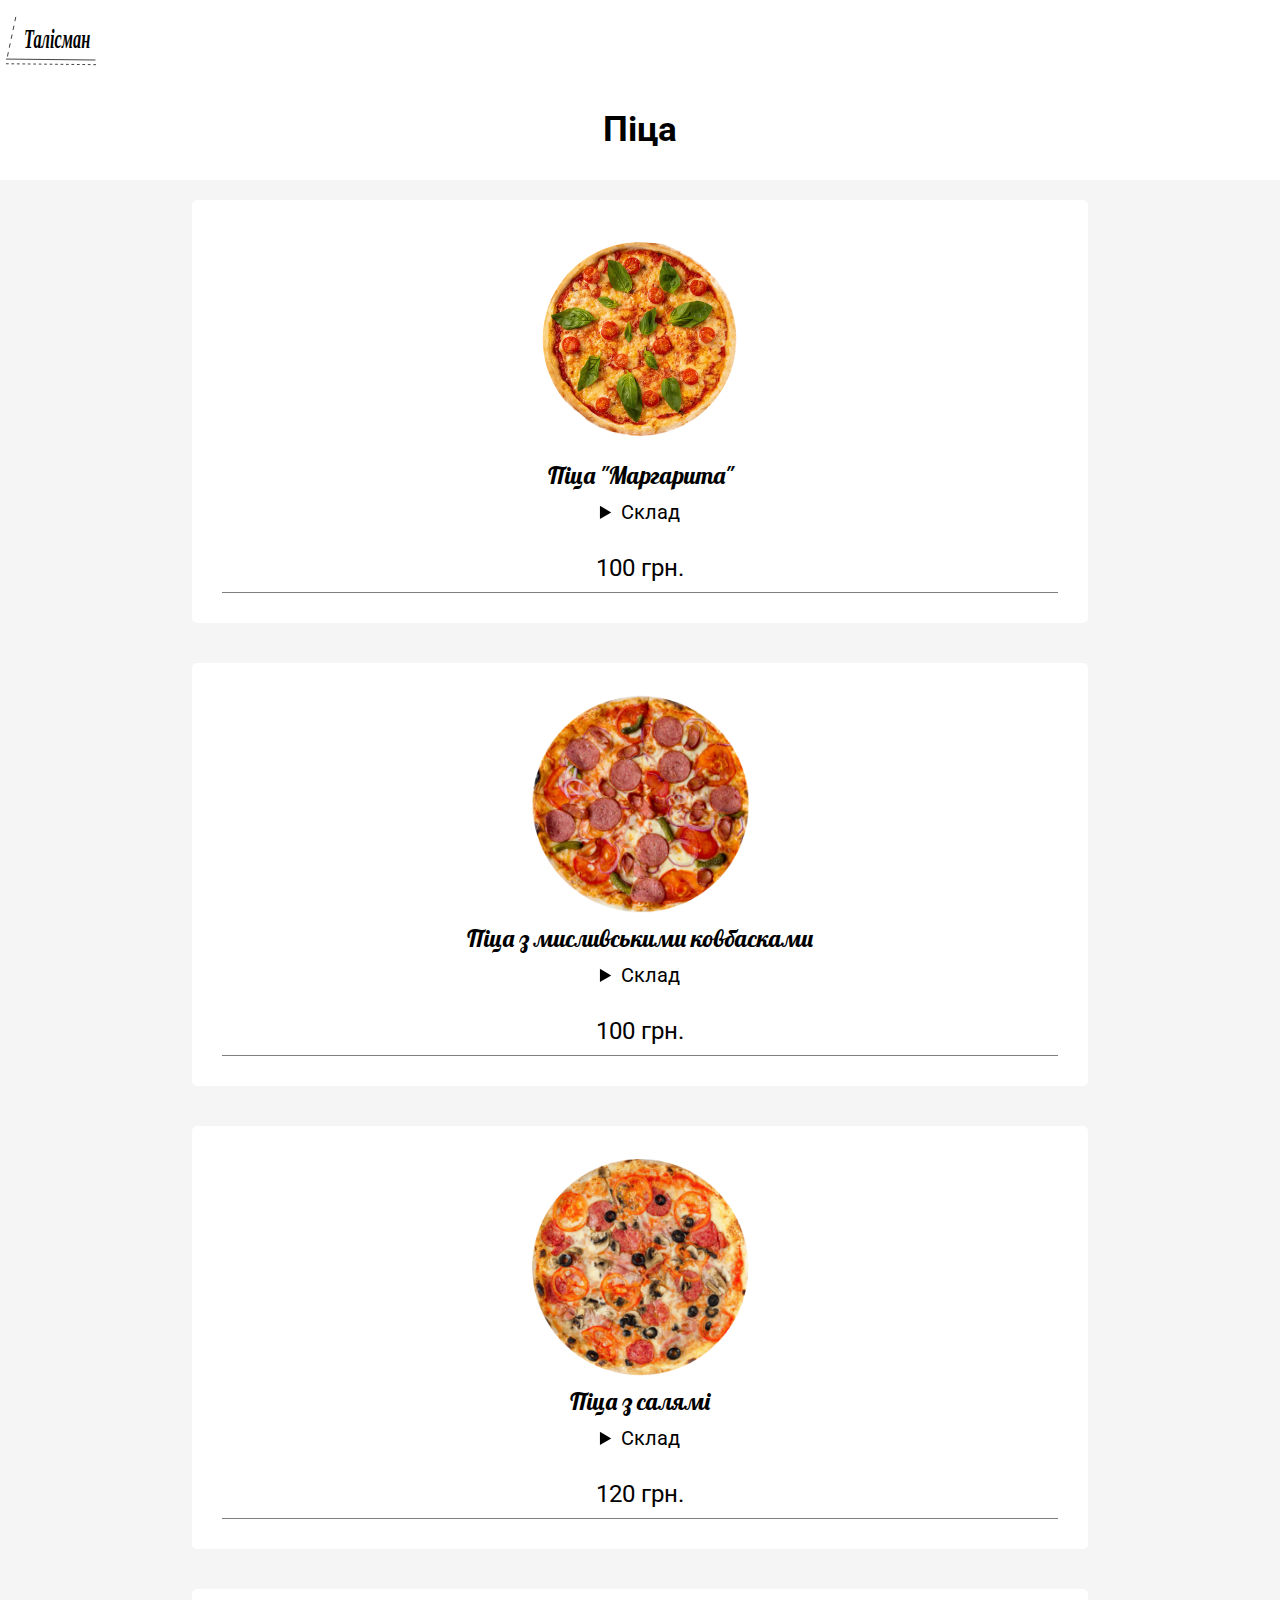
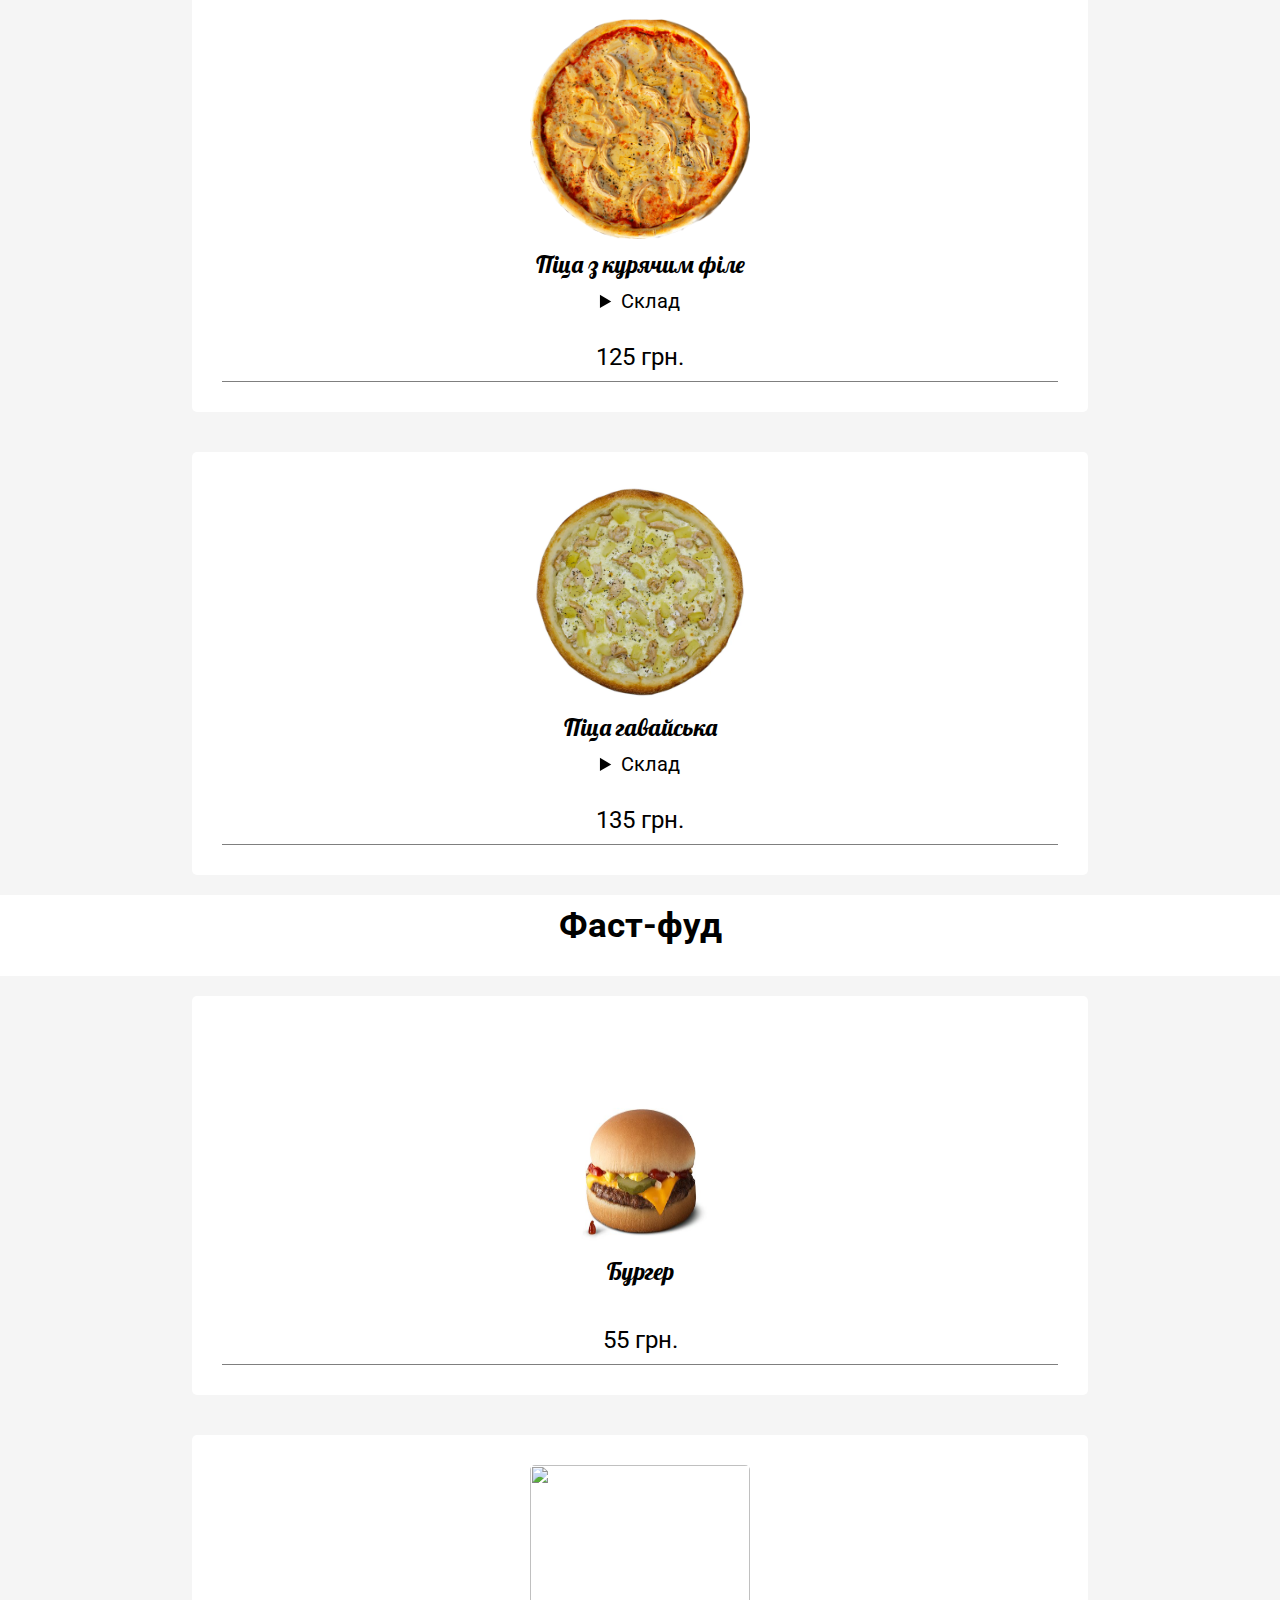
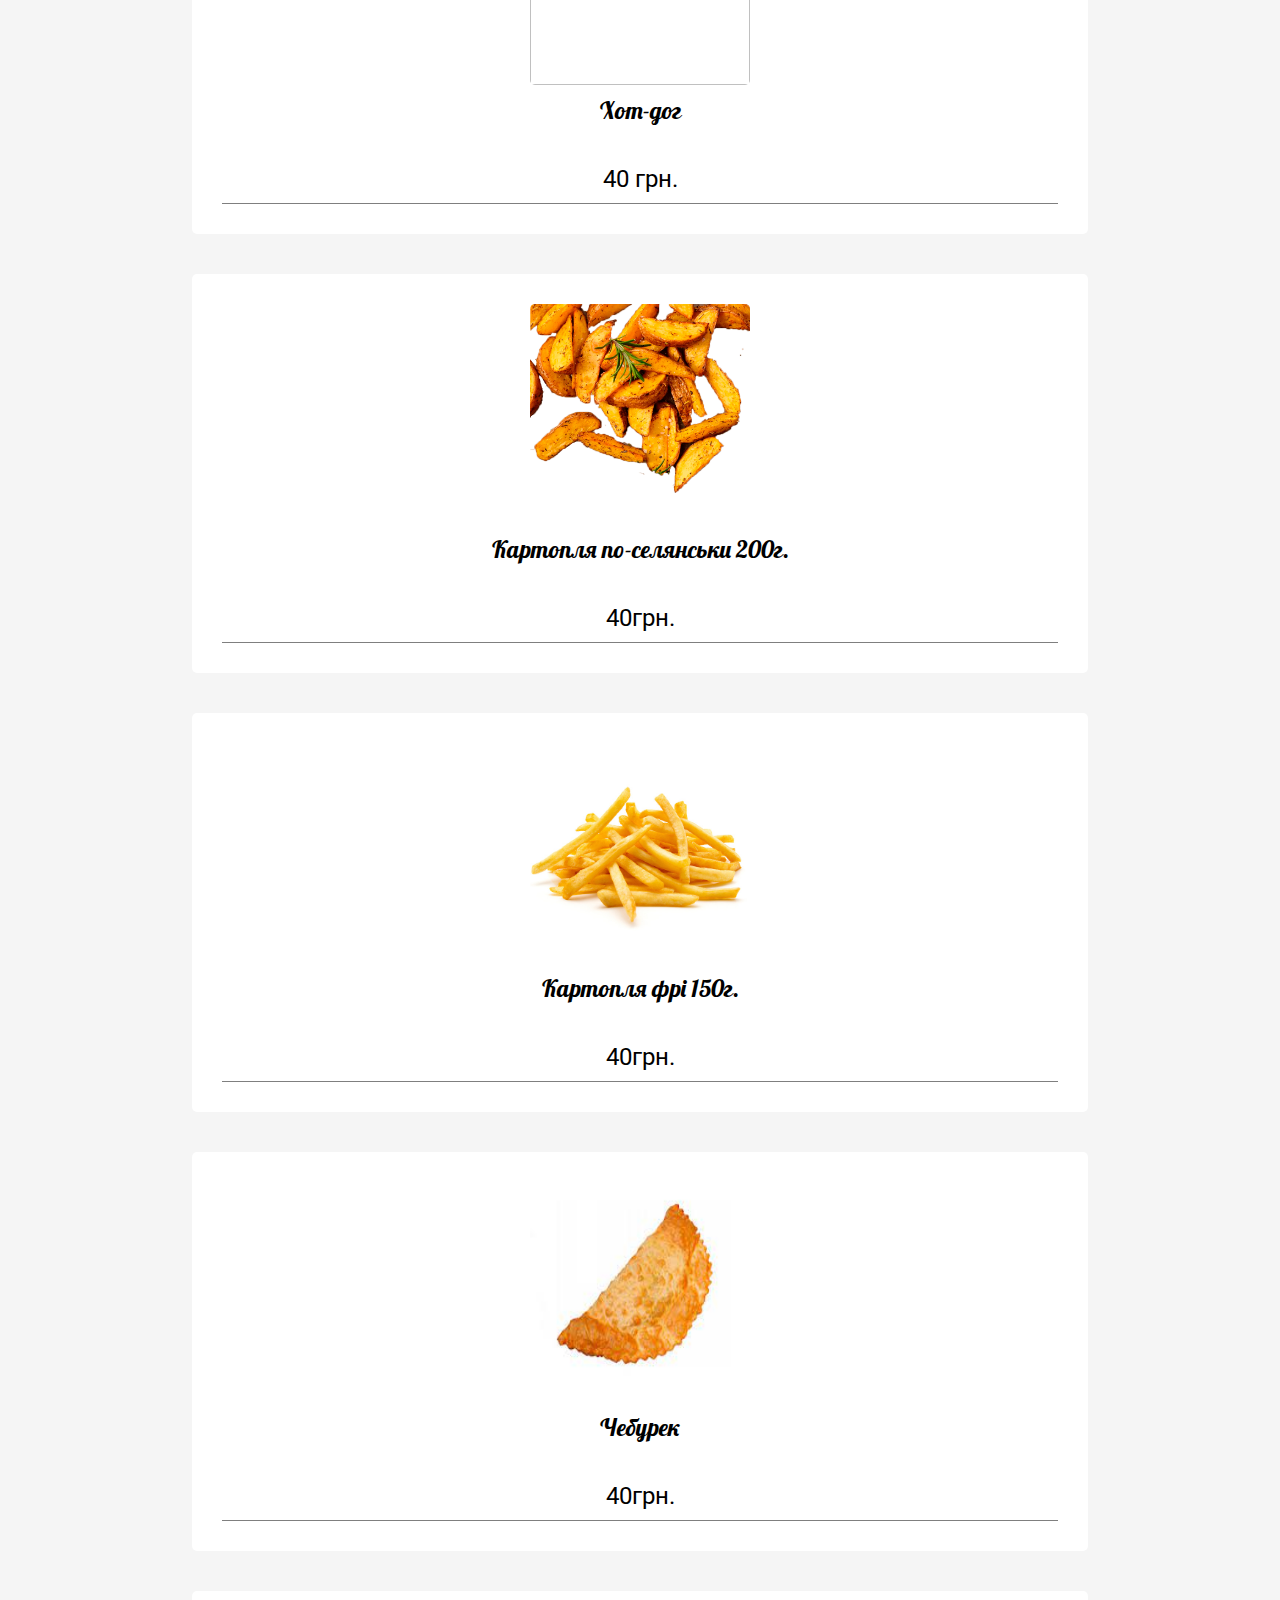
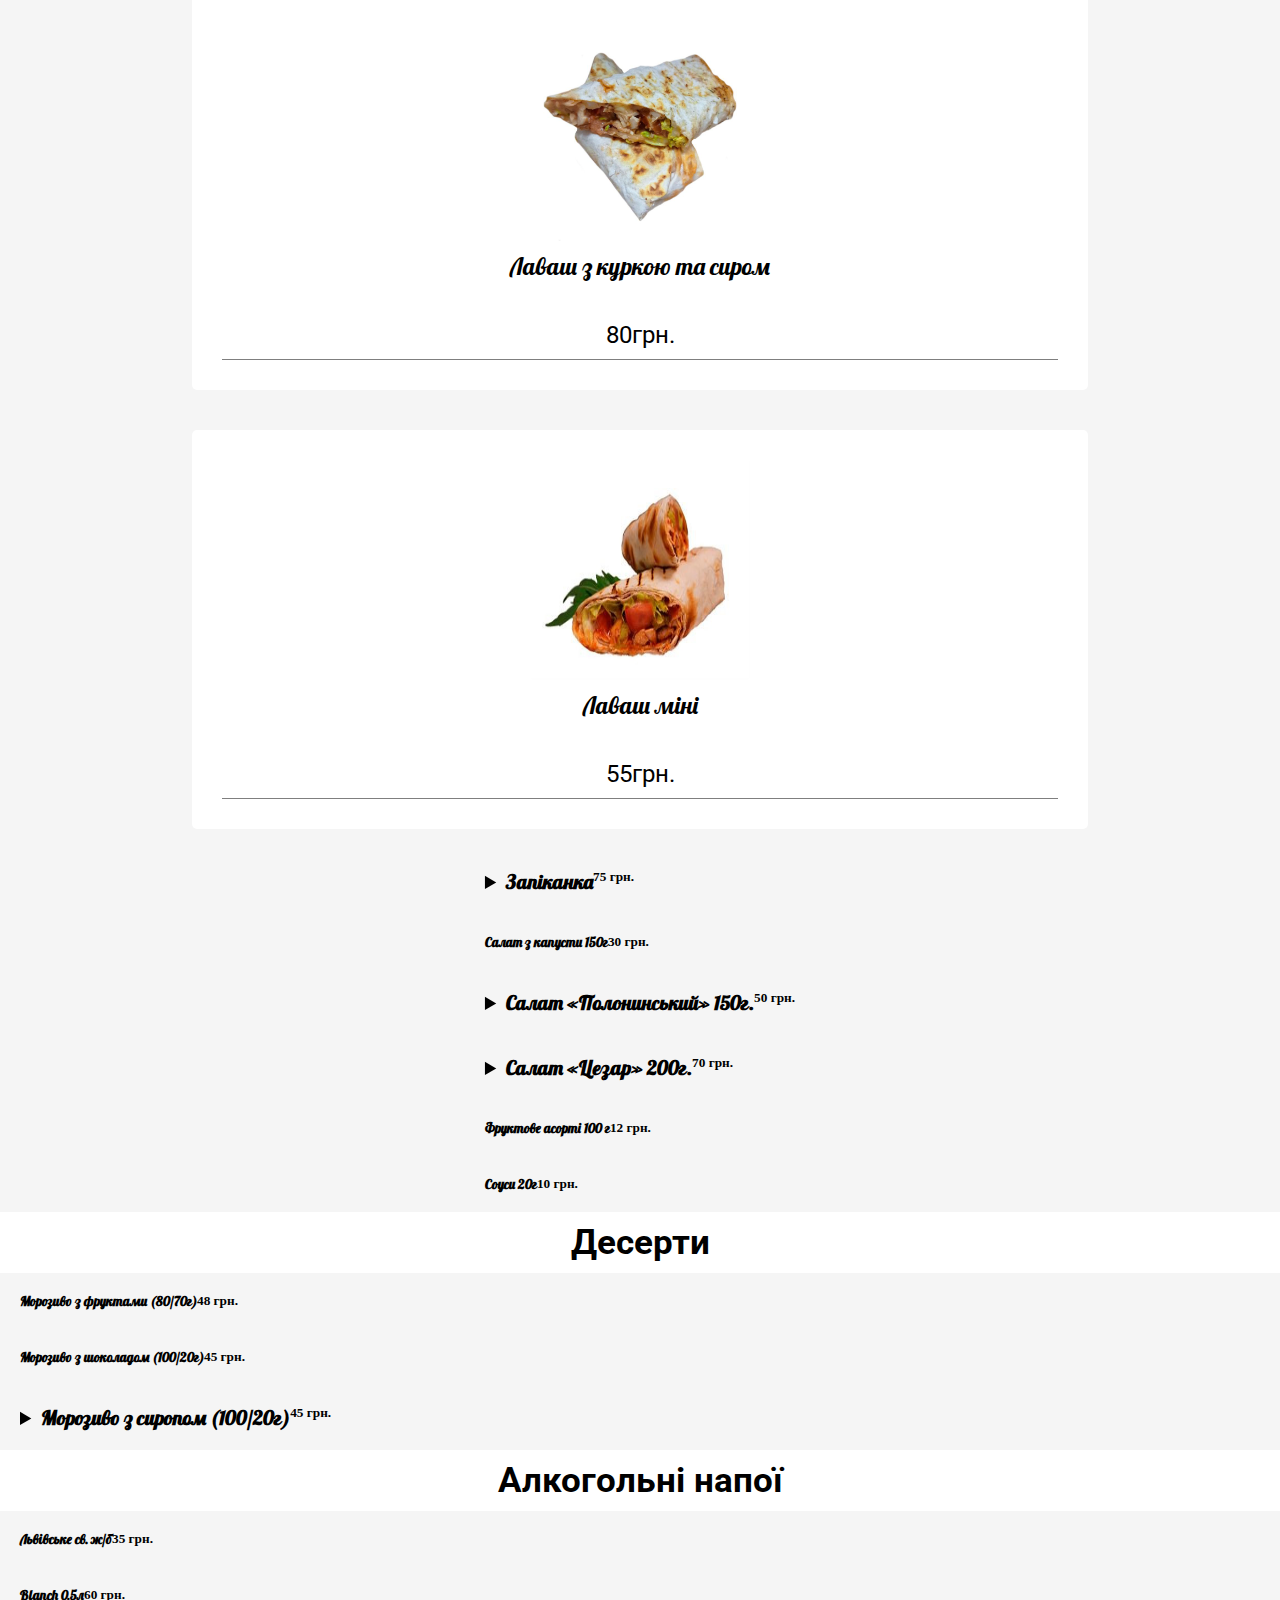
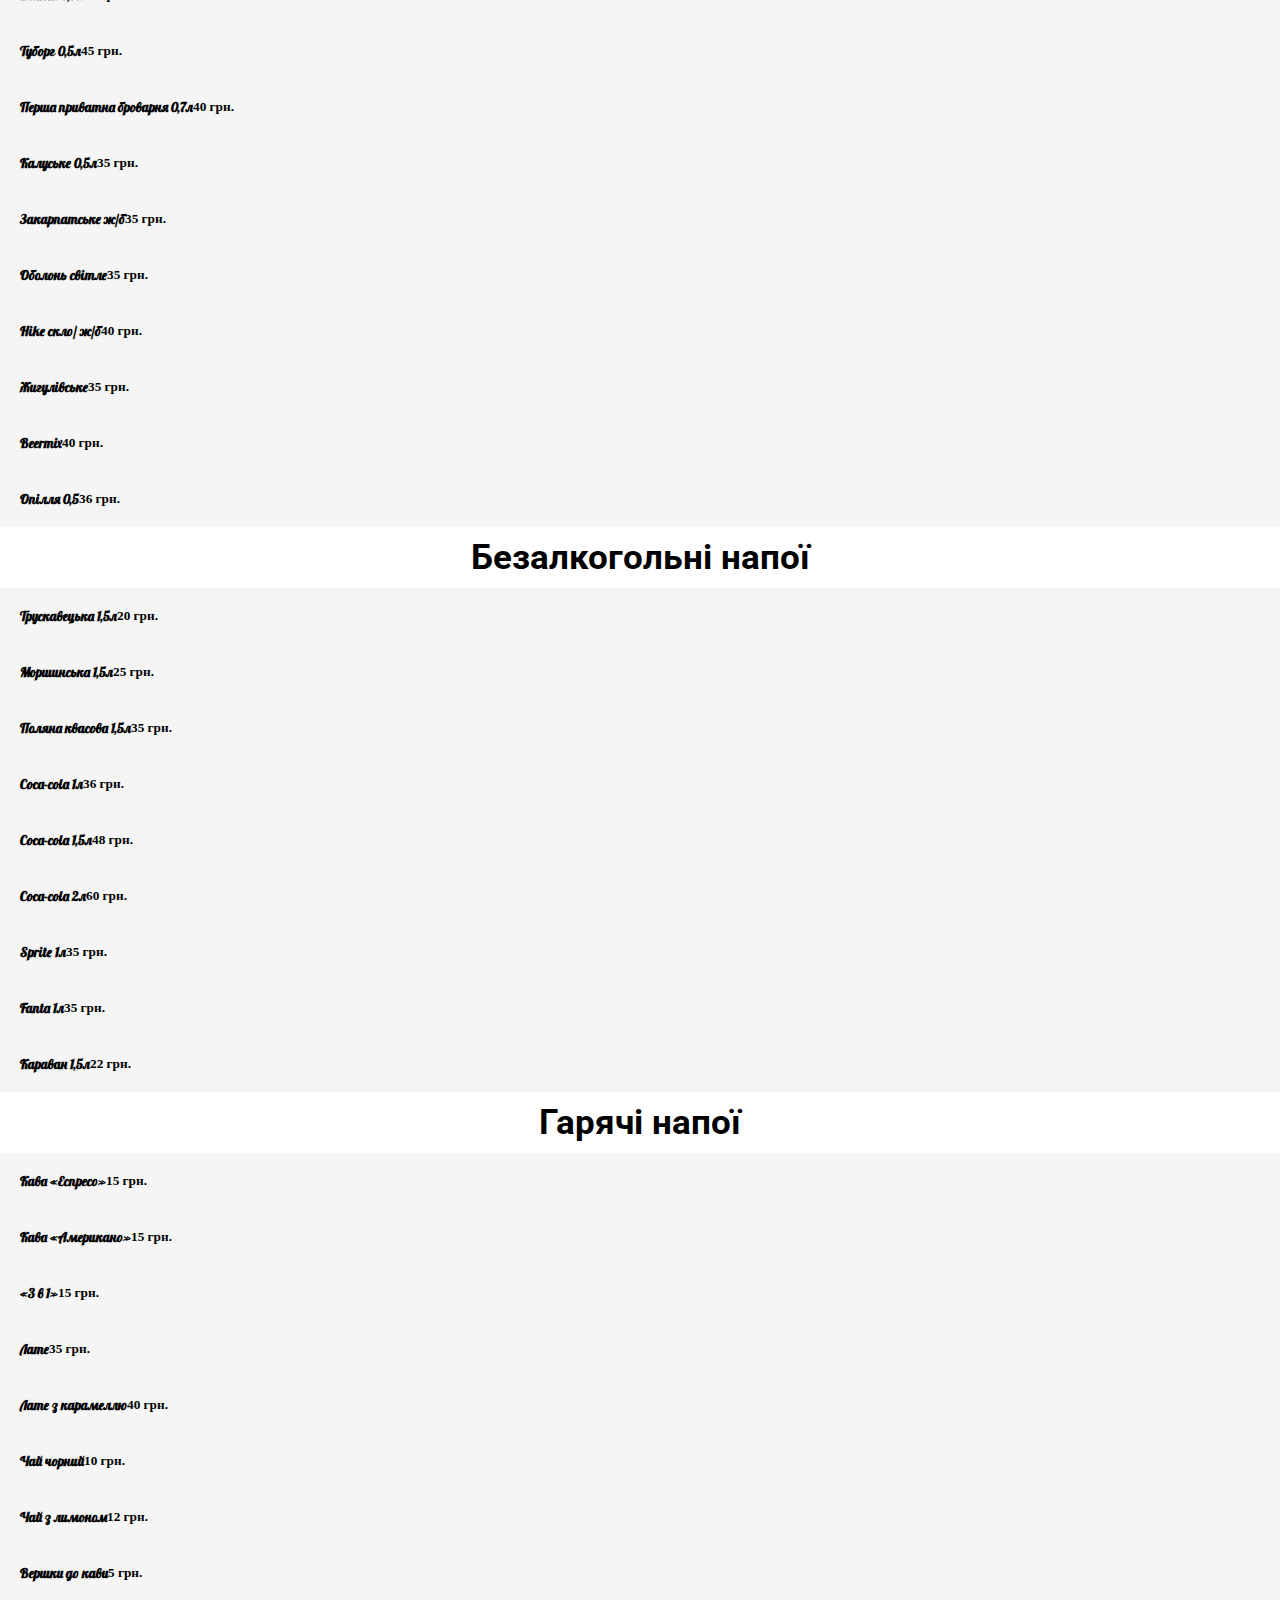
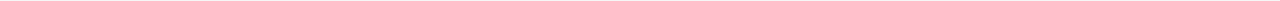
==== index.html @ c75eec2a "Update index.html" ====
<!doctype html>
<html lang="en">
  <head>
    <meta charset="utf-8">
    <meta name="viewport" content="width=device-width, initial-scale=1">
	<link href="https://fonts.googleapis.com/icon?family=Material+Icons+Round" rel="stylesheet">
	<link rel="preconnect" href="https://fonts.googleapis.com">
	<link rel="preconnect" href="https://fonts.gstatic.com" crossorigin>
	<link href="https://fonts.googleapis.com/css2?family=Lobster&display=swap" rel="stylesheet">
	<link href="https://fonts.googleapis.com/css2?family=Roboto&display=swap" rel="stylesheet">
	<link href="https://cdn.jsdelivr.net/npm/bootstrap@5.3.0-alpha1/dist/css/bootstrap.min.css" rel="stylesheet" integrity="sha384-GLhlTQ8iRABdZLl6O3oVMWSktQOp6b7In1Zl3/Jr59b6EGGoI1aFkw7cmDA6j6gD" crossorigin="anonymous">
	<link rel="stylesheet" href="css/style.css">
    <link rel="icon" href="sources/index.svg">
   <script src="https://code.jquery.com/jquery-3.6.3.js"></script>
    <title>Меню</title>
  </head>
  <body>
	<nav class="navbar bg-body-tertiary">
		<div class="container">
			<a class="navbar-brand" href="#">
				<img src="sources/index.svg" alt="Logo" width="120" height="75">
			</a>		  
		</div>
	  </nav>
	  <main>
		<nav class="sidebar">
			<a href="#pizza"> 
		   <div class="nav-menu">
			  <div class="nav-menu-item">
				 <span class="material-icons-round">
					local_pizza
				 </span>
				 <p>Піца</p>
			  </div>
		   </div>
		</a>
		<a href="#burger">
		   <div class="nav-menu">
			  <div class="nav-menu-item">
				 <span class="material-icons-round">
					lunch_dining
				 </span>
				 <p>Фаст-фуд</p>
			  </div>
		   </div>
		</a>
    <a href="#dessert">
			<div class="nav-menu">
			 <div class="nav-menu-item">
				<span class="material-icons-round">
					icecream
				</span>
				<p>Десерти</p>
			 </div>
		  </div>
		 </a>
		<a href="#alcohol">
		   <div class="nav-menu">
			  <div class="nav-menu-item">
				 <span class="material-icons-round">
					liquor
				 </span>
				 <p>Алкогольні напої</p>
			  </div>
		   </div>
		</a>
		<a href="#drinks">
		   <div class="nav-menu">
			<div class="nav-menu-item">
			   <span class="material-icons-round">
				  coffee
			   </span>
			   <p>Безлкогольні напої</p>
			</div>
		 </div>
		</a>
		<a href="#hot-drinks">
			<div class="nav-menu">
			 <div class="nav-menu-item">
				<span class="material-icons-round">
					emoji_food_beverage
				</span>
				<p>Гарячі напої</p>
			 </div>
		  </div>
		 </a>
		</nav>
		<div class="menu">
		  <div class="slider" id="pizza">
        <h3>Піца</h3>
        <div class="list">
          <div class="item">
            <img src="sources/pizza1.jpg" alt="">
            <p class="name">Піца "Маргарита"</p>
            <details>
              <summary>Склад</summary>
              <p>Cоус, сир, помідор, базилік</p>
            </details>
            <div class="buy-item">
              <span class="price">100 грн.</span>
            </div>
          </div>
          <div class="item">
            <img src="sources/pizza2.jpeg" alt="">
            <p class="name">Піца з мисливськими ковбасками</p>
            <details>
              <summary>Склад</summary>
              <p>Мисливські ковбаски, моцарелла, корнішони, томати </p>
            </details>
            <div class="buy-item">
              <span class="price">100 грн.</span>
            </div>
          </div>
          <div class="item">
            <img src="sources/pizza3.jpeg" alt="">
            <p class="name">Піца з салямі</p>
            <details>
              <summary>Склад</summary>
              <p>Cалямі, оливки, кукурудза, моцарелла, томати</p>
            </details>
            <div class="buy-item">
              <span class="price">120 грн.</span>
            </div>
          </div>
          <div class="item">
            <img src="sources/pizza4.jpeg" alt="">
            <p class="name">Піца з курячим філе</p>
            <details>
              <summary>Склад</summary>
              <p>Вершковий соус, куряче філе, гриби, моцарелла, кукурудза, зелень</p>
            </details>
            <div class="buy-item">
              <span class="price">125 грн.</span>
            </div>
          </div>
          <div class="item">
            <img src="sources/pizza5.jpg" alt="">
            <p class="name">Піца гавайська</p>
            <details>
              <summary>Склад</summary>
              <p>Вершкова основа, шинка, ананас, гриби, оливки, моцарелла</p>
            </details>
            <div class="buy-item">
              <span class="price">135 грн.</span>
            </div>
          </div>
        </div>
      </div>
		  <div class="slider" id="burger">
			<h3>Фаст-фуд</h3>
			<div class="list">
			  <div class="item">
				  <img src="sources/burger.jpg" alt="">
				  <p class="name">Бургер</p>
				  <div class="buy-item">
					  <span class="price">55 грн.</span>
				  </div>
			  </div>
			  <div class="item">
				  <img src="sources/hotdog.jpg" alt="">
				  <p class="name">Хот-дог</p>
				  <div class="buy-item">
					  <span class="price">40 грн.</span>
				  </div>
			  </div>
			  <div class="item">
				  <img src="sources/Kartoplia-po-seliansky.png" alt="">
				  <p class="name">Картопля по-селянськи 200г.</p>
				  <div class="buy-item">
				    <span class="price">40грн.</span>
				  </div>
			  </div>
			  <div class="item">
				  <img src="sources/fri.jpg" alt="">
				  <p class="name">Картопля фрі 150г.</p>
				  <div class="buy-item">
					  <span class="price">40грн.</span>
				  </div>
			  </div>
        <div class="item">
				  <img src="sources/cheburek.jpg" alt="">
				  <p class="name">Чебурек</p>
				  <div class="buy-item">
					  <span class="price">40грн.</span>
				  </div>
			  </div>
        <div class="item">
				  <img src="sources/lavash.jpg" alt="">
				  <p class="name">Лаваш з куркою та сиром</p>
				  <div class="buy-item">
					  <span class="price">80грн.</span>
				  </div>
			  </div>
        <div class="item">
				  <img src="sources/lavash_mini.png" alt="">
				  <p class="name">Лаваш міні</p>
				  <div class="buy-item">
					  <span class="price">55грн.</span>
				  </div>
			  </div>
			  <div class="container text-center">
                <div class="row food-item">
                  <div class="col item-name">
                    <h5><details>
						          <summary class="food">Запіканка</summary>
						          <p>Булочка, куряче філе, кукурудза, броколі, моцарелла, гриби, соус</p>
						        </details></h5>
                  </div>
                  <div class="col item-price">
                    <h5>75 грн.</h5>
                  </div>
                </div>
				        <div class="row food-item">
                  <div class="col item-name">
                    <h5>Салат з капусти 150г</h5>
                  </div>
                  <div class="col item-price">
                    <h5>30 грн.</h5>
                  </div>
                </div>
				        <div class="row food-item">
                  <div class="col item-name">
                    <h5><details>
						          <summary class="food">Салат «Полонинський» 150г.</summary>
						          <p>Капуста, огірок, помідор,зелень, майонез</p>
						        </details></h5>
                  </div>
                  <div class="col item-price">
                    <h5>50 грн.</h5>
                  </div>
                </div>
                <div class="row food-item">
                  <div class="col item-name">
                    <h5><details>
						          <summary class="food">Салат «Цезар» 200г.</summary>
						          <p>Салат мікс, філе куряче, помідор, огірок, сухарі, яйце, соус</p>
						        </details></h5>
                  </div>
                  <div class="col item-price">
                    <h5>70 грн.</h5>
                  </div>
                </div>
				        <div class="row food-item">
                  <div class="col item-name">
                    <h5>Фруктове асорті 100 г</h5>
                  </div>
                  <div class="col item-price">
                    <h5>12 грн.</h5>
                  </div>
                </div>
				        <div class="row food-item">
                  <div class="col item-name">
                    <h5>Соуси 20г</h5>
                  </div>
                  <div class="col item-price">
                    <h5>10 грн.</h5>
                  </div>
                </div>
          </div>
			  </div>
		  </div>
      <div class="slider" id="dessert">
			<h3>Десерти</h3>
			      <div class="container text-center">
                <div class="row drinks-item">
                    <div class="col item-name">
                      <h5>Морозиво з фруктами (80/70г)</h5>
                    </div>
                    <div class="col item-price">
                      <h5>48 грн.</h5>
                    </div>
                  </div>
                <div class="row drinks-item">
                    <div class="col item-name">
                      <h5>Морозиво з шоколадом (100/20г)</h5>
                    </div>
                    <div class="col item-price">
                      <h5>45 грн.</h5>
                    </div>
                </div>
				        <div class="row drinks-item">
                    <div class="col item-name">
                      <h5><details>
						          <summary class="food">Морозиво з сиропом (100/20г)</summary>
						          <p>Фруктовий сироп/ шоколадний сироп/ карамель/ солена карамель</p>
						        </details></h5>
                    </div>
                    <div class="col item-price">
                      <h5>45 грн.</h5>
                    </div>
                </div>
            </div>
		  </div>
		  <div class="slider" id="alcohol">
			<h3>Алкогольні напої</h3>
			      <div class="container text-center">
                <div class="row drinks-item">
                    <div class="col item-name">
                      <h5>Львівське св. ж/б</h5>
                    </div>
                    <div class="col item-price">
                      <h5>35 грн.</h5>
                    </div>
                  </div>
                <div class="row drinks-item">
                    <div class="col item-name">
                      <h5>Blanch 0,5л</h5>
                    </div>
                    <div class="col item-price">
                      <h5>60 грн.</h5>
                    </div>
                </div>
				        <div class="row drinks-item">
                    <div class="col item-name">
                      <h5>Туборг 0,5л</h5>
                    </div>
                    <div class="col item-price">
                      <h5>45 грн.</h5>
                    </div>
                </div>
				        <div class="row drinks-item">
                    <div class="col item-name">
                      <h5>Перша приватна броварня 0,7л</h5>
                    </div>
                    <div class="col item-price">
                      <h5>40 грн.</h5>
                    </div>
                </div>
				        <div class="row drinks-item">
                    <div class="col item-name">
                      <h5>Калуське 0,5л</h5>
                    </div>
                    <div class="col item-price">
                      <h5>35 грн.</h5>
                    </div>
                </div>
				        <div class="row drinks-item">
                    <div class="col item-name">
                      <h5>Закарпатське ж/б</h5>
                    </div>
                    <div class="col item-price">
                      <h5>35 грн.</h5>
                    </div>
                </div>
				        <div class="row drinks-item">
                    <div class="col item-name">
                      <h5>Оболонь світле</h5>
                    </div>
                    <div class="col item-price">
                      <h5>35 грн.</h5>
                    </div>
                </div>
				        <div class="row drinks-item">
                    <div class="col item-name">
                      <h5>Hike скло/ ж/б</h5>
                    </div>
                    <div class="col item-price">
                      <h5>40 грн.</h5>
                    </div>
                </div>
				        <div class="row drinks-item">
                    <div class="col item-name">
                      <h5>Жигулівське</h5>
                    </div>
                    <div class="col item-price">
                      <h5>35 грн.</h5>
                    </div>
                </div>
				        <div class="row drinks-item">
                    <div class="col item-name">
                      <h5>Beermix</h5>
                    </div>
                    <div class="col item-price">
                      <h5>40 грн.</h5>
                    </div>
                </div>
				        <div class="row drinks-item">
                    <div class="col item-name">
                      <h5>Опілля 0,5</h5>
                    </div>
                    <div class="col item-price">
                      <h5>36 грн.</h5>
                    </div>
                </div>
            </div>
		  </div>
		  <div class="slider" id="drinks">
			<h3>Безалкогольні напої</h3>
			<div class="container text-center">
                <div class="row drinks-item">
                    <div class="col item-name">
                      <h5>Трускавецька 1,5л</h5>
                    </div>
                    <div class="col item-price">
                      <h5>20 грн.</h5>
                    </div>
                  </div>
                <div class="row drinks-item">
                    <div class="col item-name">
                      <h5>Моршинська 1,5л</h5>
                    </div>
                    <div class="col item-price">
                      <h5>25 грн.</h5>
                    </div>
                </div>
				<div class="row drinks-item">
                    <div class="col item-name">
                      <h5>Поляна квасова 1,5л</h5>
                    </div>
                    <div class="col item-price">
                      <h5>35 грн.</h5>
                    </div>
                </div>
				<div class="row drinks-item">
                    <div class="col item-name">
                      <h5>Coca-cola 1л</h5>
                    </div>
                    <div class="col item-price">
                      <h5>36 грн.</h5>
                    </div>
                </div>
				<div class="row drinks-item">
                    <div class="col item-name">
                      <h5>Coca-cola 1,5л</h5>
                    </div>
                    <div class="col item-price">
                      <h5>48 грн.</h5>
                    </div>
                </div>
				<div class="row drinks-item">
                    <div class="col item-name">
                      <h5>Coca-cola 2л</h5>
                    </div>
                    <div class="col item-price">
                      <h5>60 грн.</h5>
                    </div>
                </div>
				<div class="row drinks-item">
                    <div class="col item-name">
                      <h5>Sprite 1л</h5>
                    </div>
                    <div class="col item-price">
                      <h5>35 грн.</h5>
                    </div>
                </div>
				<div class="row drinks-item">
                    <div class="col item-name">
                      <h5>Fanta 1л</h5>
                    </div>
                    <div class="col item-price">
                      <h5>35 грн.</h5>
                    </div>
                </div>
				<div class="row drinks-item">
                    <div class="col item-name">
                      <h5>Караван 1,5л</h5>
                    </div>
                    <div class="col item-price">
                      <h5>22 грн.</h5>
                    </div>
                </div>
            </div>
		  </div>
		  <div class="slider" id="hot-drinks">
			<h3>Гарячі напої</h3>
			      <div class="container text-center">
                <div class="row drinks-item">
                    <div class="col item-name">
                      <h5>Кава «Еспресо»</h5>
                    </div>
                    <div class="col item-price">
                      <h5>15 грн.</h5>
                    </div>
                  </div>
                <div class="row drinks-item">
                    <div class="col item-name">
                      <h5>Кава «Американо»</h5>
                    </div>
                    <div class="col item-price">
                      <h5>15 грн.</h5>
                    </div>
                </div>
				        <div class="row drinks-item">
                    <div class="col item-name">
                      <h5>«3 в 1»</h5>
                    </div>
                    <div class="col item-price">
                      <h5>15 грн.</h5>
                    </div>
                </div>
                <div class="row drinks-item">
                    <div class="col item-name">
                      <h5>Лате</h5>
                    </div>
                    <div class="col item-price">
                      <h5>35 грн.</h5>
                    </div>
                </div>
                <div class="row drinks-item">
                    <div class="col item-name">
                      <h5>Лате з карамеллю</h5>
                    </div>
                    <div class="col item-price">
                      <h5>40 грн.</h5>
                    </div>
                </div>
				        <div class="row drinks-item">
                    <div class="col item-name">
                      <h5>Чай чорний</h5>
                    </div>
                    <div class="col item-price">
                      <h5>10 грн.</h5>
                    </div>
                </div>
				        <div class="row drinks-item">
                    <div class="col item-name">
                      <h5>Чай з лимоном</h5>
                    </div>
                    <div class="col item-price">
                      <h5>12 грн.</h5>
                    </div>
                </div>
				        <div class="row drinks-item">
                    <div class="col item-name">
                      <h5>Вершки до кави</h5>
                    </div>
                    <div class="col item-price">
                      <h5>5 грн.</h5>
                    </div>
                </div>
            </div>
		  </div>
		</div>
	 </main>
	<script src="https://cdn.jsdelivr.net/npm/bootstrap@5.3.0-alpha1/dist/js/bootstrap.bundle.min.js" integrity="sha384-w76AqPfDkMBDXo30jS1Sgez6pr3x5MlQ1ZAGC+nuZB+EYdgRZgiwxhTBTkF7CXvN" crossorigin="anonymous"></script>
</body>
</html>
---- css/style.css ----
* {
    -webkit-box-sizing: border-box;
            box-sizing: border-box;
    margin: 0;
    padding: 0;
  }
html {
    scroll-behavior: smooth;
  }
main {
    width: 100%;
    padding-top: 20px;
    display: -webkit-box;
    display: -ms-flexbox;
    display: flex;
    position: relative;
  }
  
  .sidebar {
    background-color: white;
    height: 100%;
    width: 70px;
    border-right: 1px solid rgba(0, 0, 0, 0.1);
    position: fixed;
    -webkit-user-select: none;
       -moz-user-select: none;
        -ms-user-select: none;
            user-select: none;
    -webkit-transition: .2s width;
    transition: .2s width;
    z-index: 200;
    overflow: hidden;
  }
  .sidebar .nav-menu-item span{
    margin-left: -10px;
  }
  .sidebar .nav-menu-item p {
    opacity: 0;
    -webkit-transition: .2s ease-in;
    transition: .2s ease-in;
    font-size: 20px;
    padding-left: 20px;
    font-family: "Lobster";
  }
  
  .sidebar:hover .nav-menu-item p {
    opacity: 100%;
    -webkit-transition: .2s ease;
    transition: .2s ease;
  }
  
  .sidebar .nav-menu-item span {
    font-size: 28px;
    margin-top: -10px;
  }
  
  .sidebar:hover {
    width: 200px;
    -webkit-transition: .2s width;
    transition: .2s width;
    z-index: 200;
  }
  
  .sidebar .nav-menu {
    width: 100%;
    display: -webkit-box;
    display: -ms-flexbox;
    display: flex;
    -webkit-box-orient: vertical;
    -webkit-box-direction: normal;
        -ms-flex-direction: column;
            flex-direction: column;
    padding: 30px;
  }
  
  .sidebar .nav-menu .nav-menu-item {
    cursor: pointer;
    position: relative;
    display: -webkit-box;
    display: -ms-flexbox;
    display: flex;
    -webkit-box-align: center;
        -ms-flex-align: center;
            align-items: center;
    -webkit-transition: .2s color;
    transition: .2s color;
    height: 35px;
  }
  
  .sidebar .nav-menu .nav-menu-item:hover > * {
    -webkit-transition: .2s color;
    transition: .2s color;
    color: #ee6344;
  }
  a{
    text-decoration: none;
    display: block;
    color: inherit;
  }
  .menu{
    margin: 0 auto;
    width: 100%;
  }
  .menu h3{
    padding: 10px;
    text-align: center;
    font-size: 35px;
    font-family: Roboto;
  }
  .list {
    display: -webkit-box;
    display: -ms-flexbox;
    display: flex;
    flex-direction: column;
    -webkit-box-align: center;
        -ms-flex-align: center;
            align-items: center;
    -webkit-box-pack: justify;
        -ms-flex-pack: justify;
            justify-content: space-between;
    margin-top: 20px;
    width: 100%;
    background-color: rgba(0, 0, 0, 0.04);
  }
  
  .list .item {
    width: 100%;
    max-width: 70%;
    padding: 30px;
    margin: 20px;
    -ms-flex-preferred-size: 20%;
        flex-basis: 20%;
    background-color: white;
    display: -webkit-box;
    display: -ms-flexbox;
    display: flex;
    -webkit-box-orient: vertical;
    -webkit-box-direction: normal;
        -ms-flex-direction: column;
            flex-direction: column;
    -webkit-box-align: center;
        -ms-flex-align: center;
            align-items: center;
    -webkit-transition: -webkit-box-shadow .3s;
    transition: -webkit-box-shadow .3s;
    transition: box-shadow .3s;
    transition: box-shadow .3s, -webkit-box-shadow .3s;
    cursor: pointer;
    border-radius: 5px;
  }
  .list .item:hover {
    -webkit-box-shadow: 0 0 8px 10px #ee6344;
            box-shadow: 0 0 8px 10px #ee6344;
    -webkit-transition: -webkit-box-shadow .3s;
    transition: -webkit-box-shadow .3s;
    transition: box-shadow .3s;
    transition: box-shadow .3s, -webkit-box-shadow .3s;
  }
  
  .list .item .buy-item {
    margin-top: 10px;
    display: -webkit-box;
    display: -ms-flexbox;
    display: flex;
    -webkit-box-orient: vertical;
    -webkit-box-direction: normal;
        -ms-flex-direction: column;
            flex-direction: column;
    -webkit-box-pack: center;
        -ms-flex-pack: center;
            justify-content: center;
    -webkit-box-align: center;
        -ms-flex-align: center;
            align-items: center;
    padding: 10px;
    width: 100%;
    border-bottom: 1px solid rgba(0, 0, 0, 0.5);
  }
  
  .list .item .buy-item .price {
    display: -webkit-box;
    display: -ms-flexbox;
    display: flex;
    -webkit-box-pack: center;
        -ms-flex-pack: center;
            justify-content: center;
    -webkit-box-align: center;
        -ms-flex-align: center;
            align-items: center;
    font-size: 24px;
    font-family: Roboto;
    margin-top: 10px;
  }
  
  .list .item .name {
    font-size: 24px;
    font-family: Lobster;
    margin: 10px 0;
  }
  
  .list .item img {
    height: 220px;
    width: 220px;
    border-radius: 5px;
  }
  .drinks{
    display: flex;
    width: 100%;
  }
  .drinks-item{
    display: flex;
    padding: 20px;
    background-color: rgba(0, 0, 0, 0.04);  
  }
  .food-item{
    display: flex;
    padding: 20px;
  }
  .item-name{
    font-family: Lobster;
  }

@media(max-width: 992px){
    .list{
        margin-left: 8%;
    }
    .drinks-item{
        margin-left: 8%;

    }
  .menu h3{
    margin-left: 10%;
    font-size: 30px;
  }
  .list .item img {
    width: 180px;
    height: 180px;
  }
}
@media screen and (orientation: landscape) {
    .sidebar{
        visibility: hidden;
    }
}
details{
    font-family: Roboto;
    font-size: 20px;
}
details p{
    padding: 20px;
    border-bottom: 1px solid rgba(0, 0, 0, 0.1);
    border-right: 1px dashed rgba(0, 0, 0, 0.1);
    border-radius: 15px;
    box-shadow: 8px 8px 5px 10px rgba(0, 0, 0, 0.1);
}
.food{
  font-family: Lobster;
}
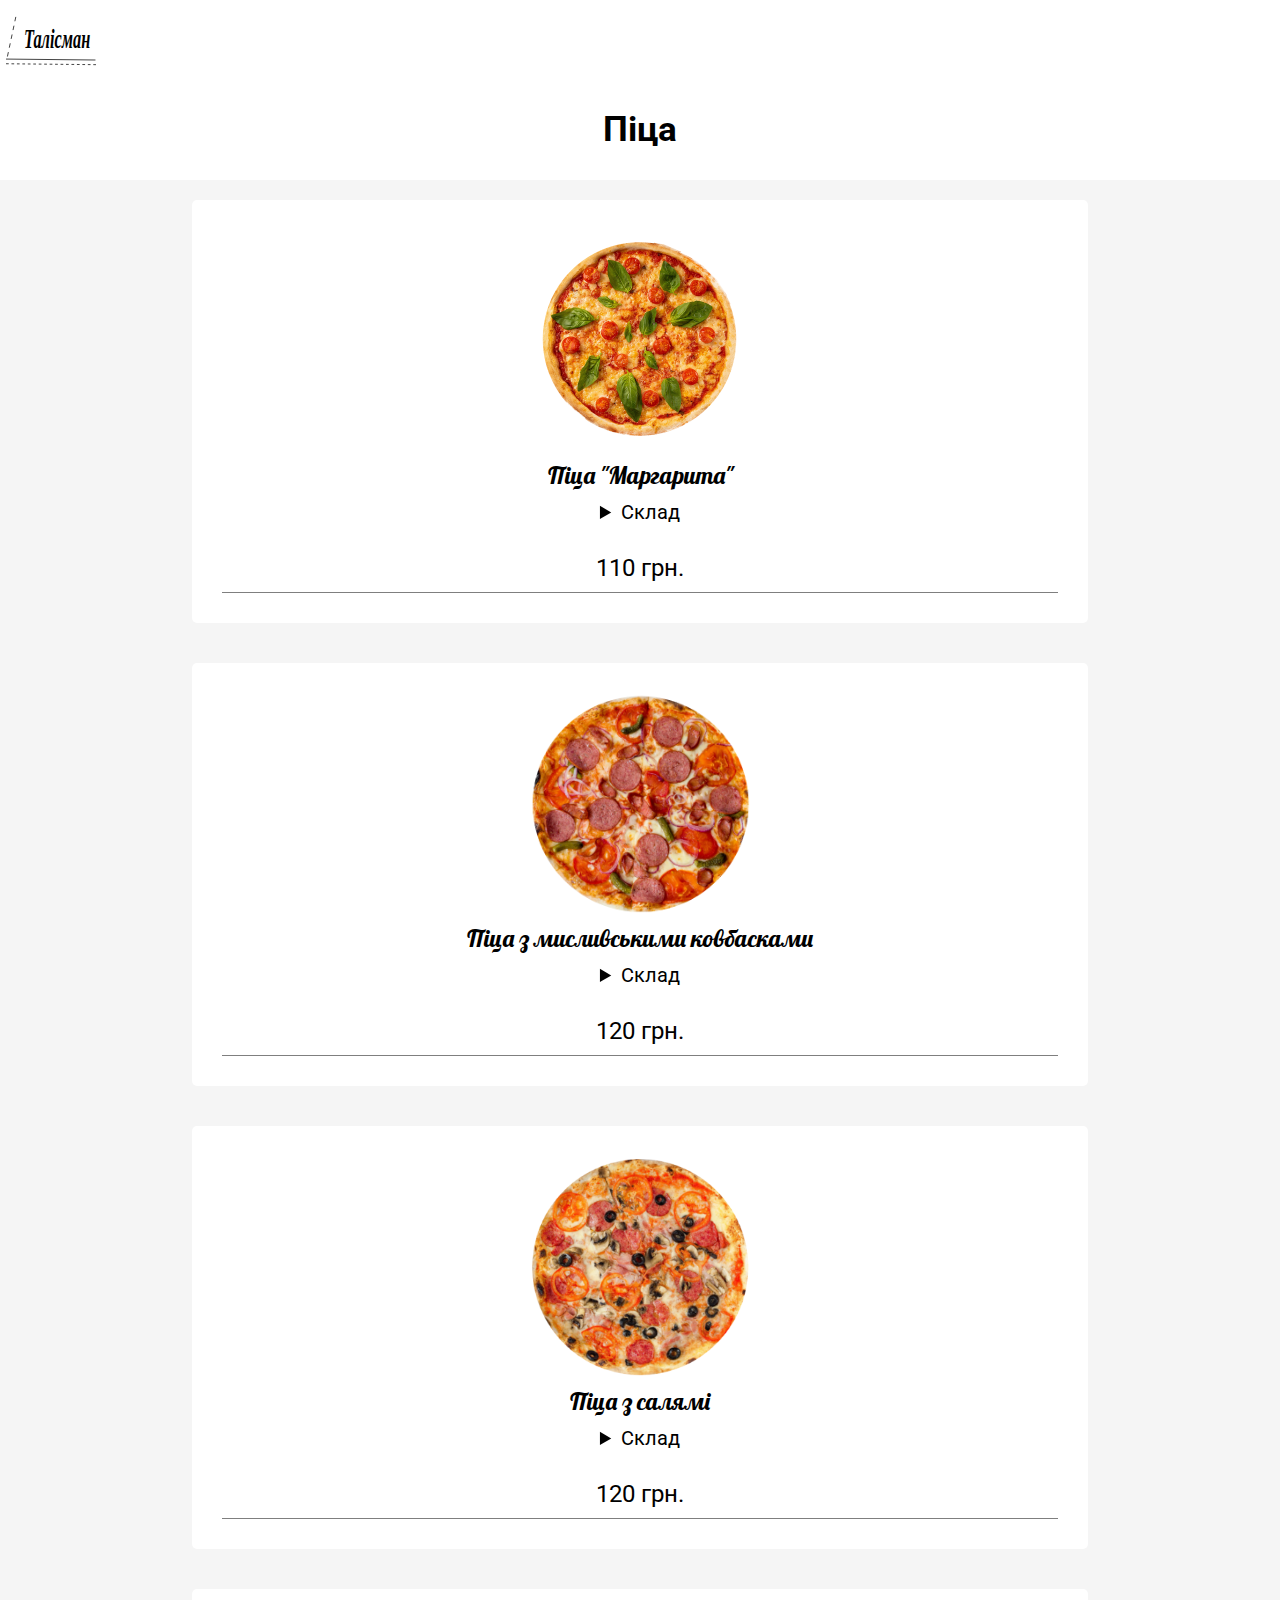
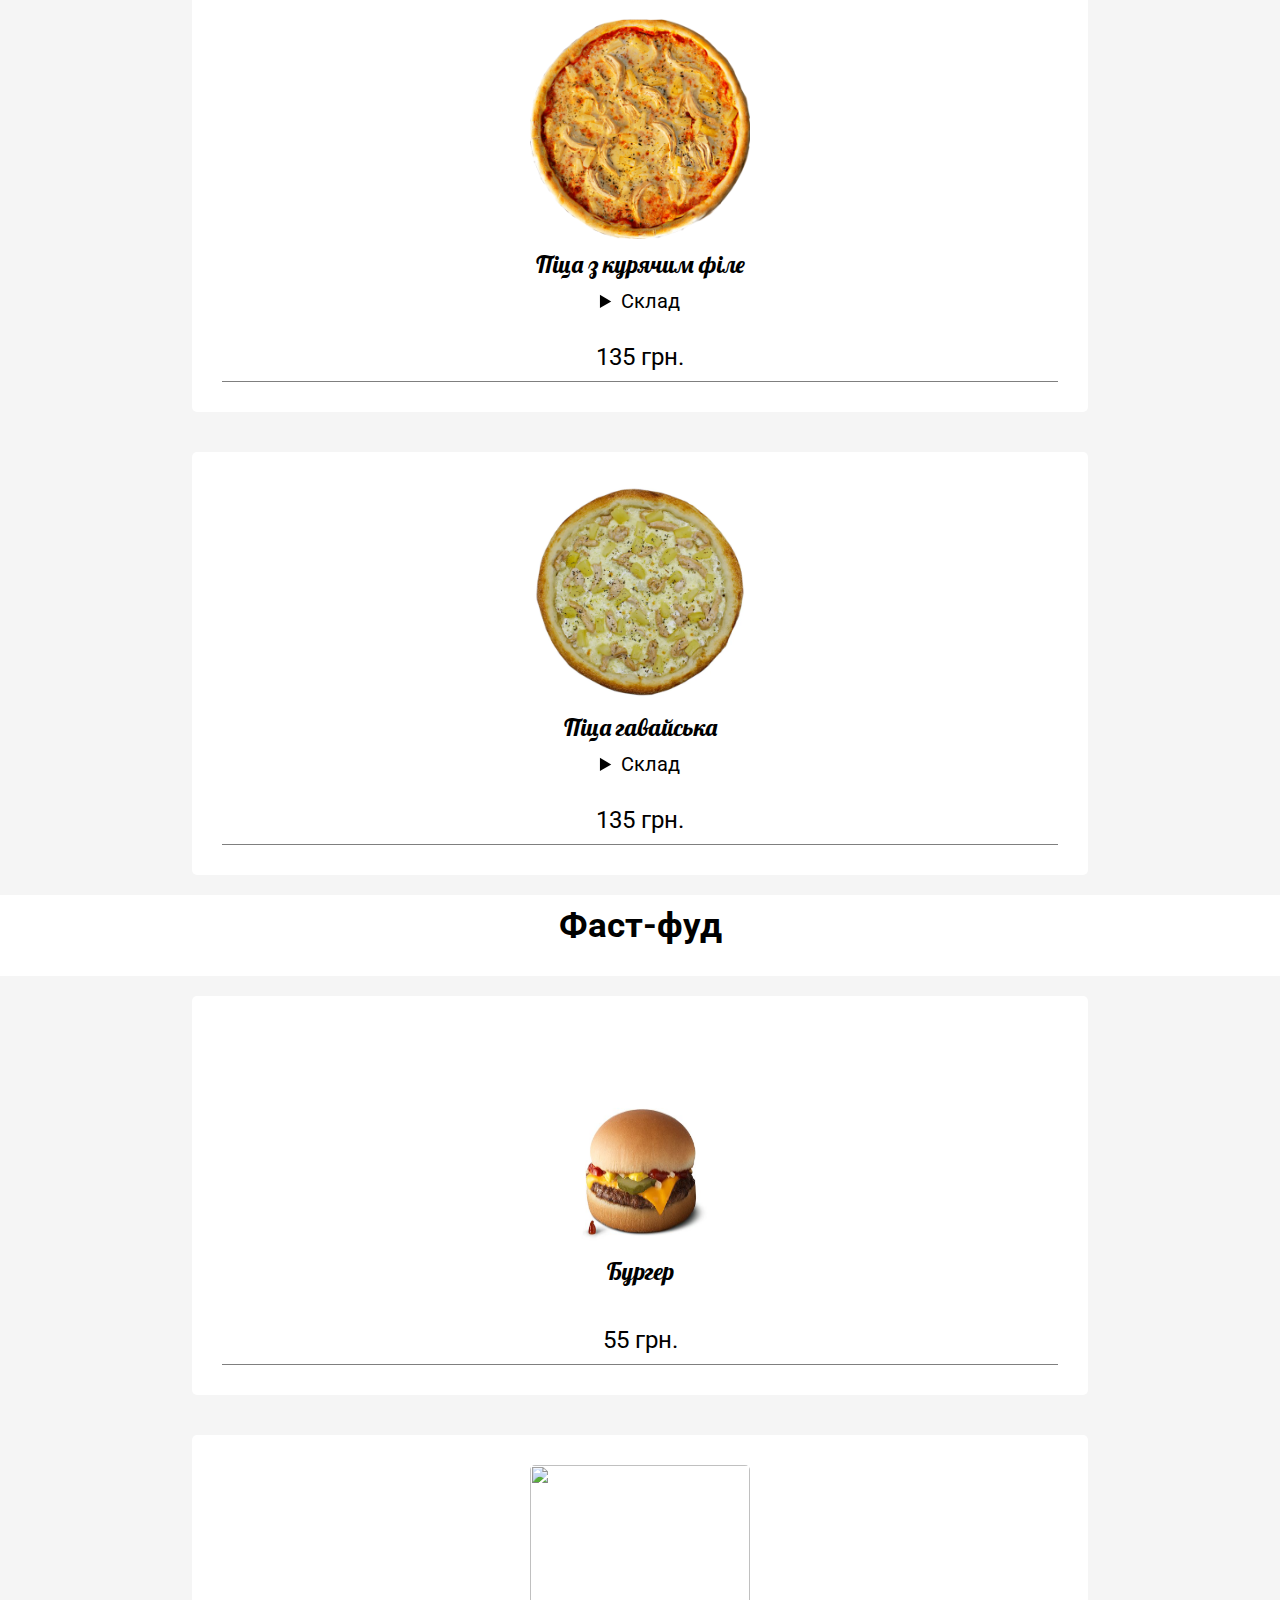
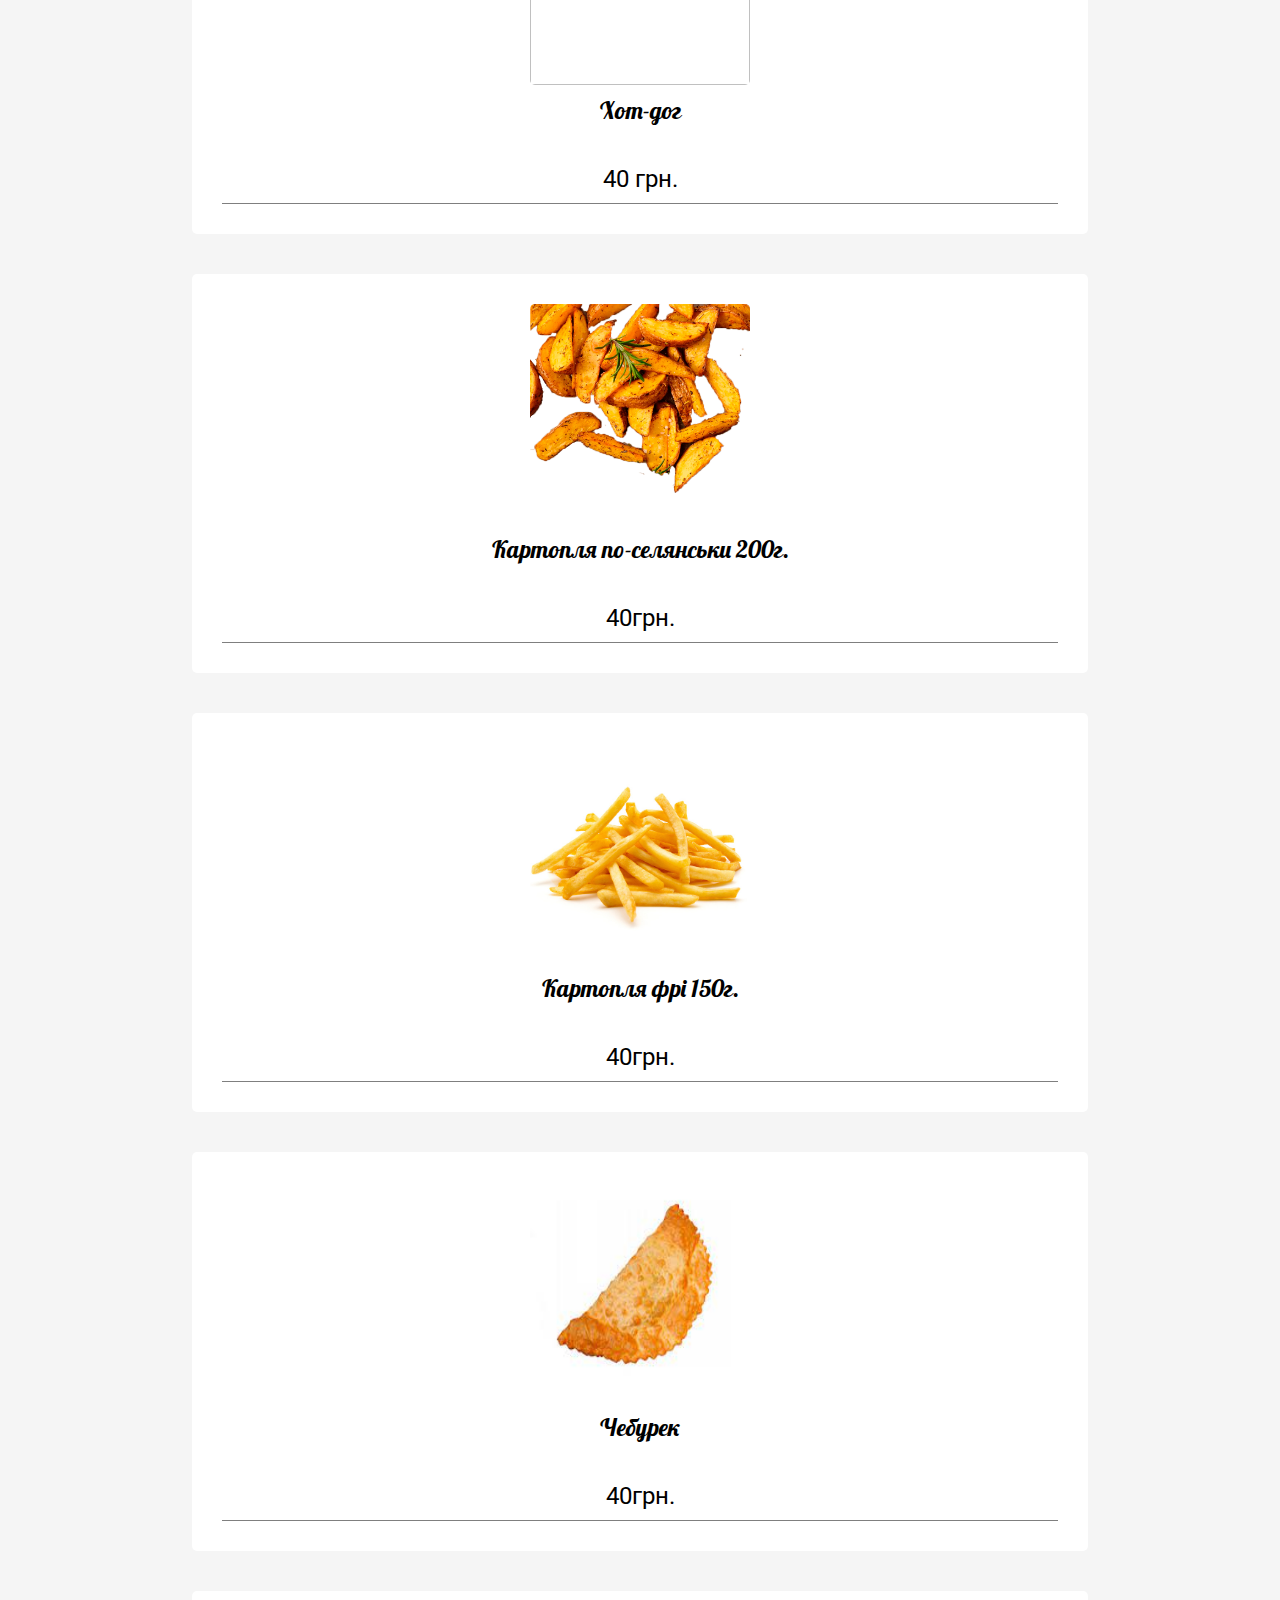
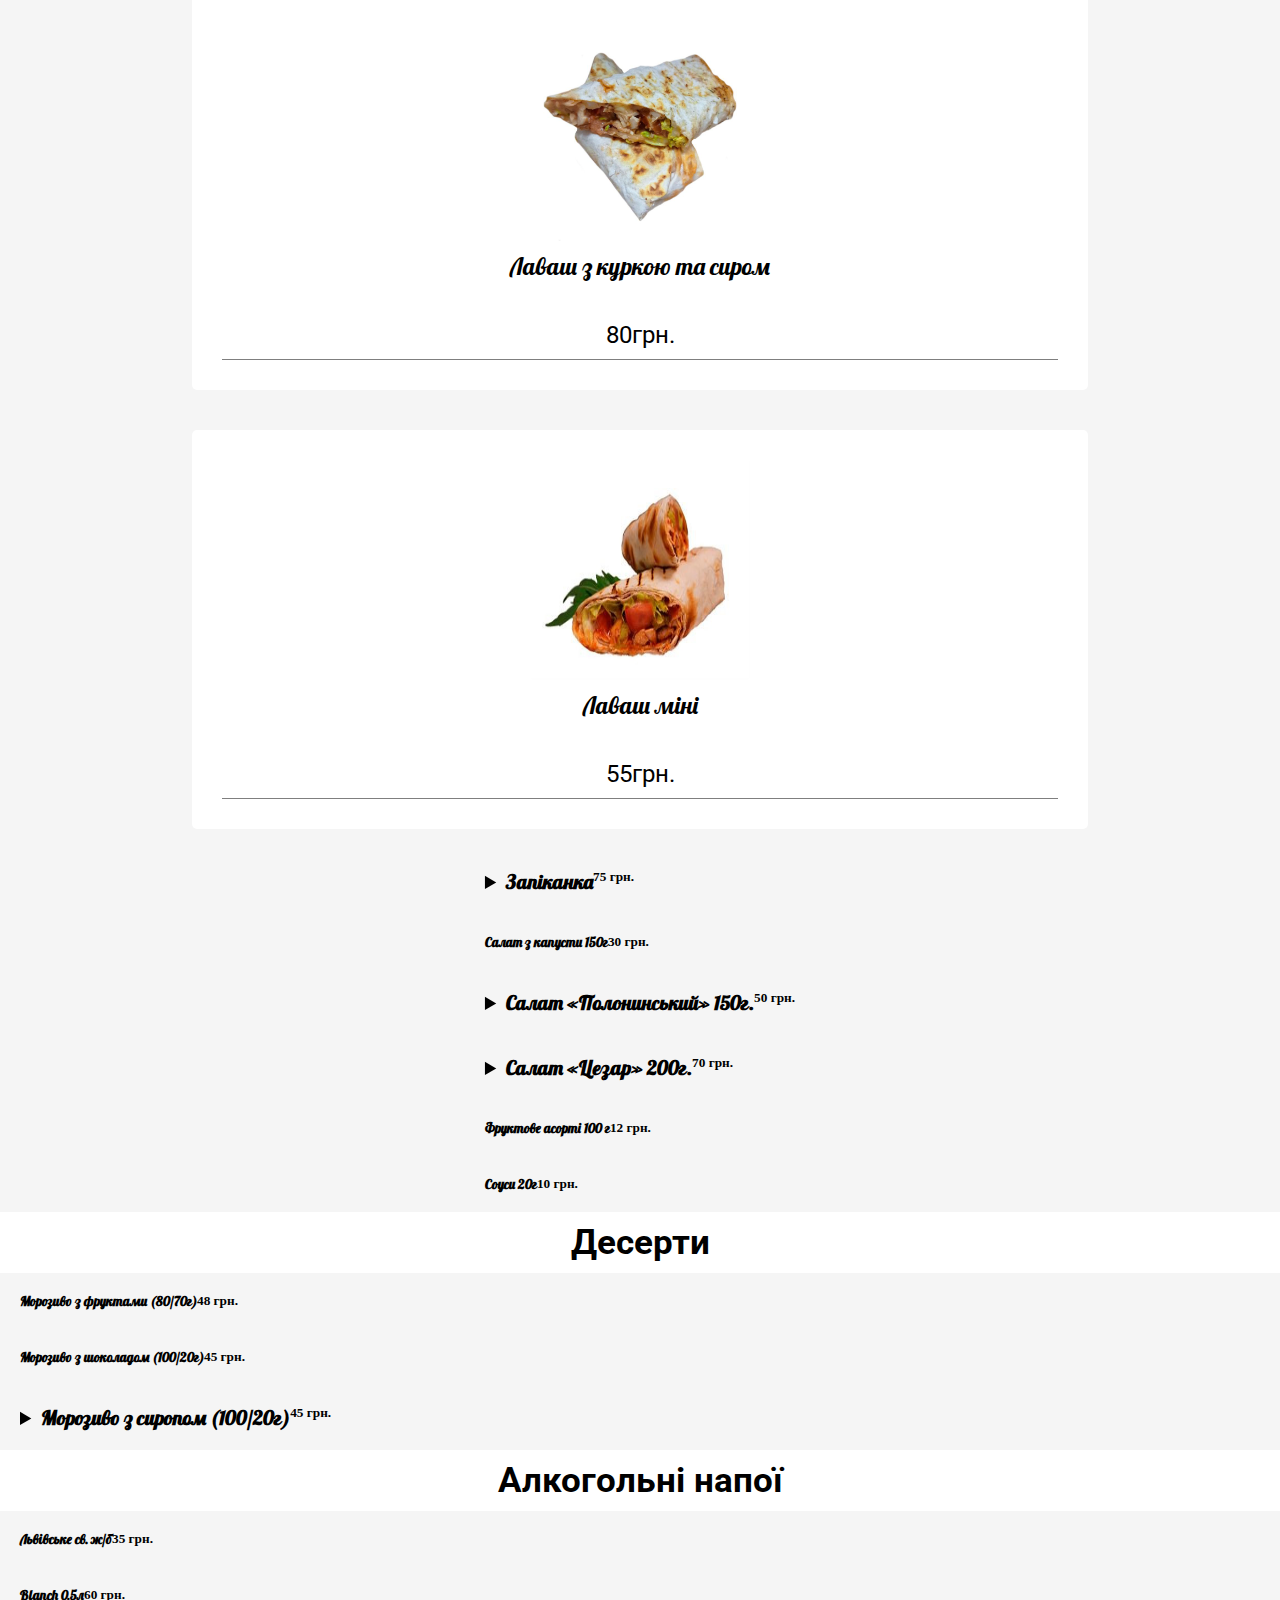
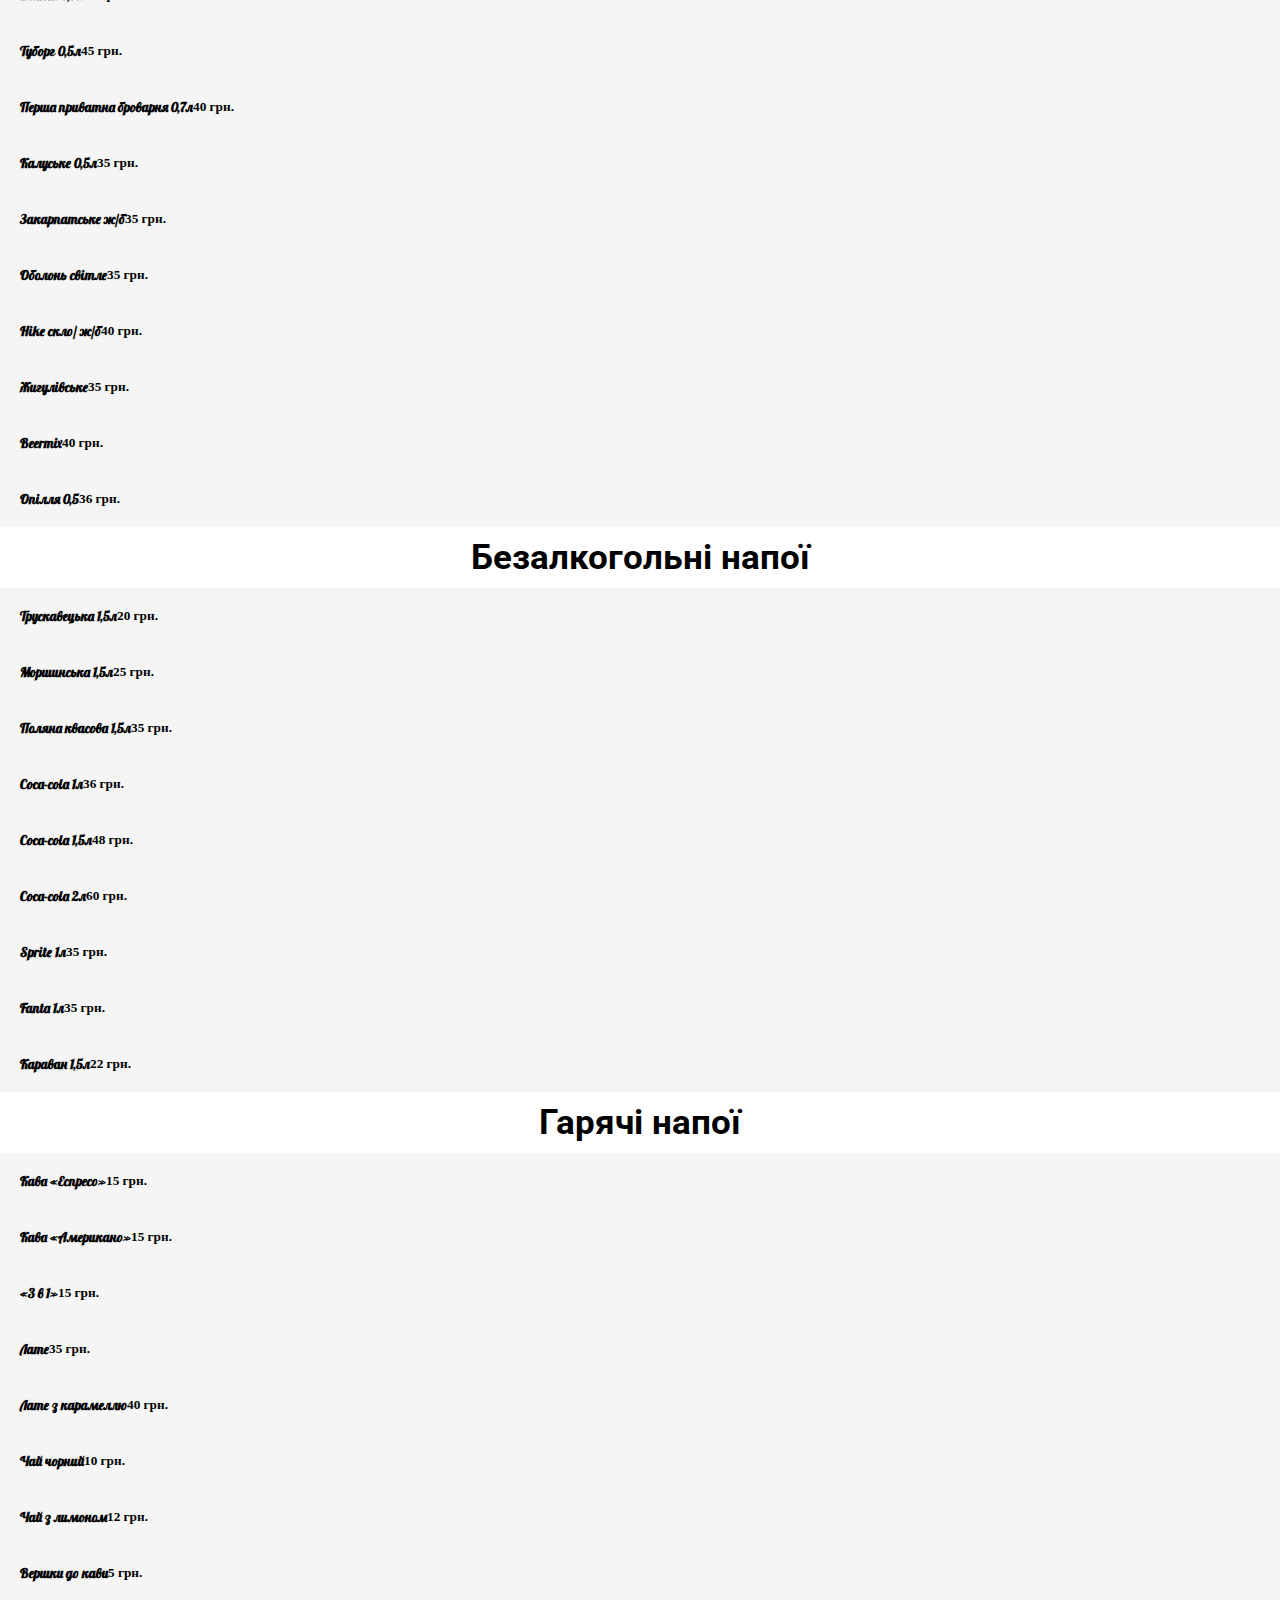
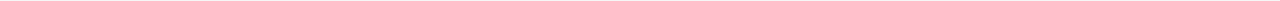
==== commit 831f4c52: "Pizza aktualization 05.11.2023" ====
--- a/index.html
+++ b/index.html
@@ -97,7 +97,7 @@
               <p>Cоус, сир, помідор, базилік</p>
             </details>
             <div class="buy-item">
-              <span class="price">100 грн.</span>
+              <span class="price">110 грн.</span>
             </div>
           </div>
           <div class="item">
@@ -108,7 +108,7 @@
               <p>Мисливські ковбаски, моцарелла, корнішони, томати </p>
             </details>
             <div class="buy-item">
-              <span class="price">100 грн.</span>
+              <span class="price">120 грн.</span>
             </div>
           </div>
           <div class="item">
@@ -130,7 +130,7 @@
               <p>Вершковий соус, куряче філе, гриби, моцарелла, кукурудза, зелень</p>
             </details>
             <div class="buy-item">
-              <span class="price">125 грн.</span>
+              <span class="price">135 грн.</span>
             </div>
           </div>
           <div class="item">
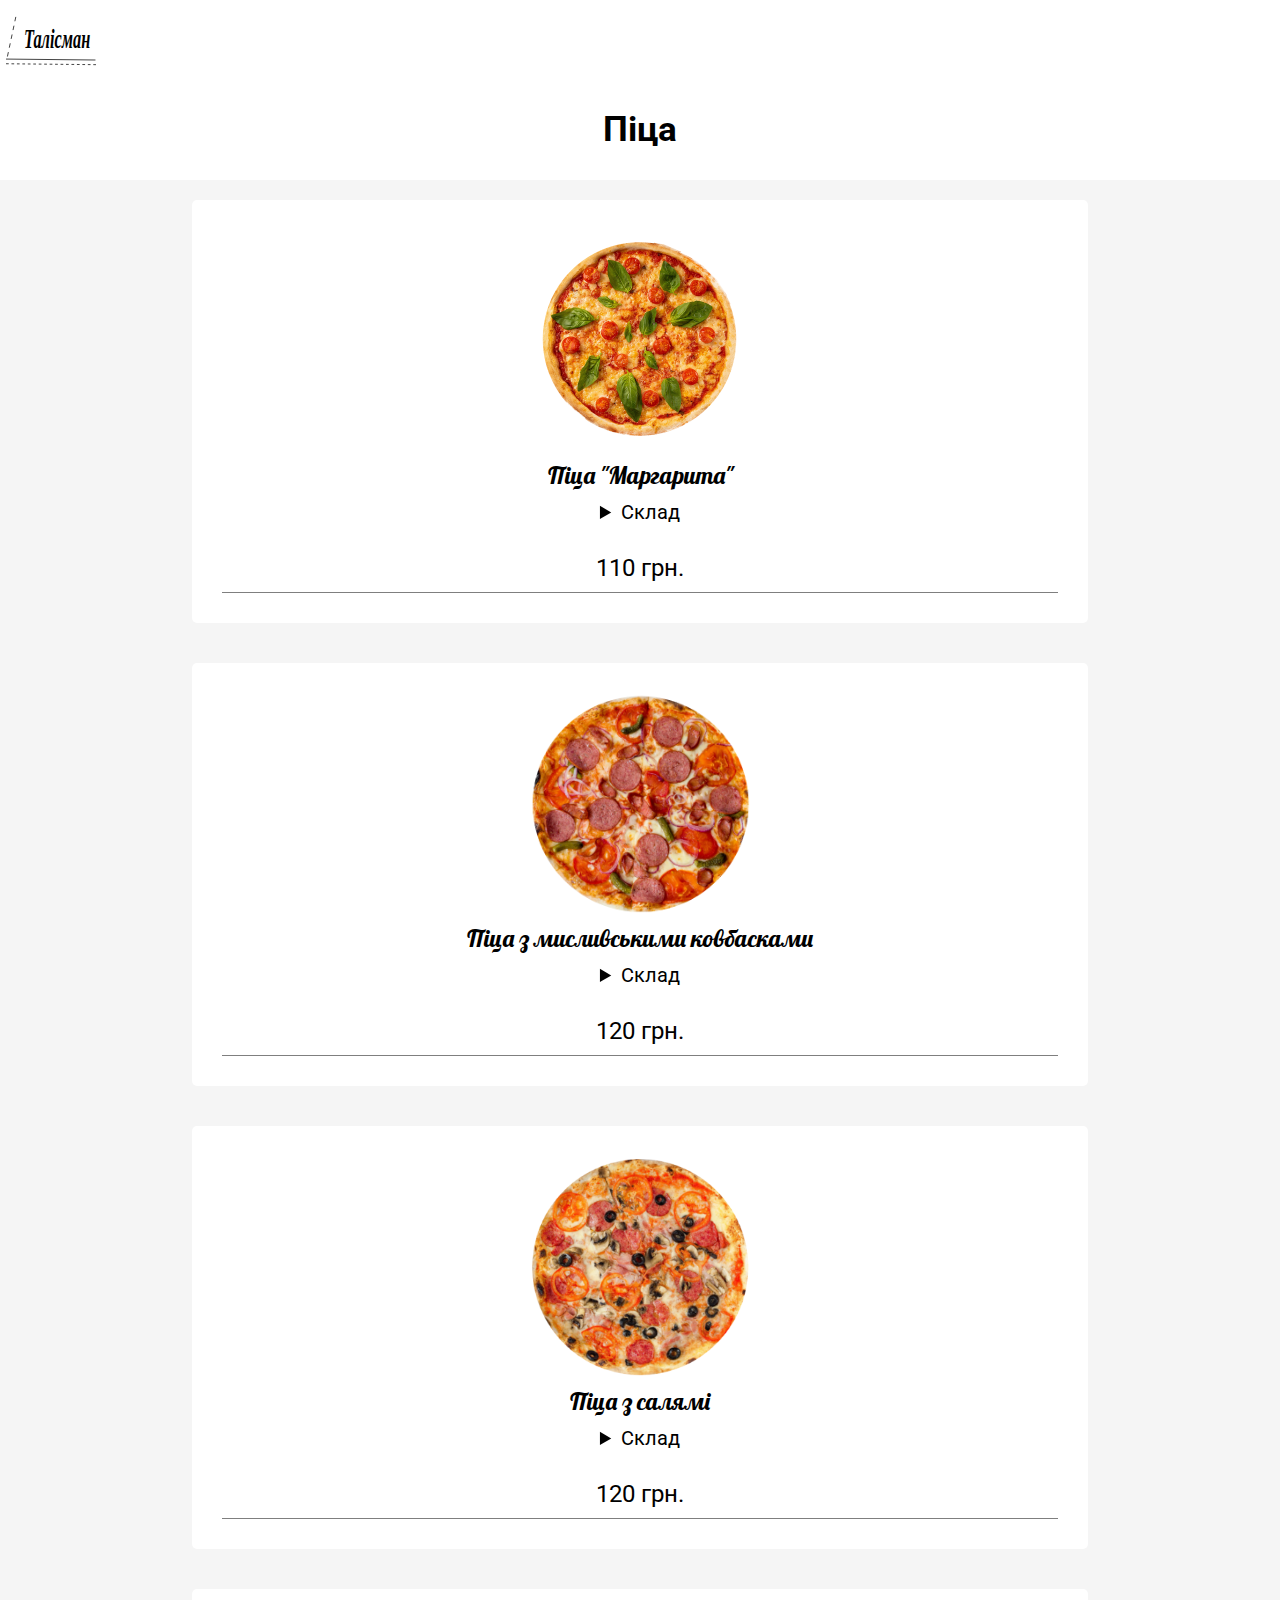
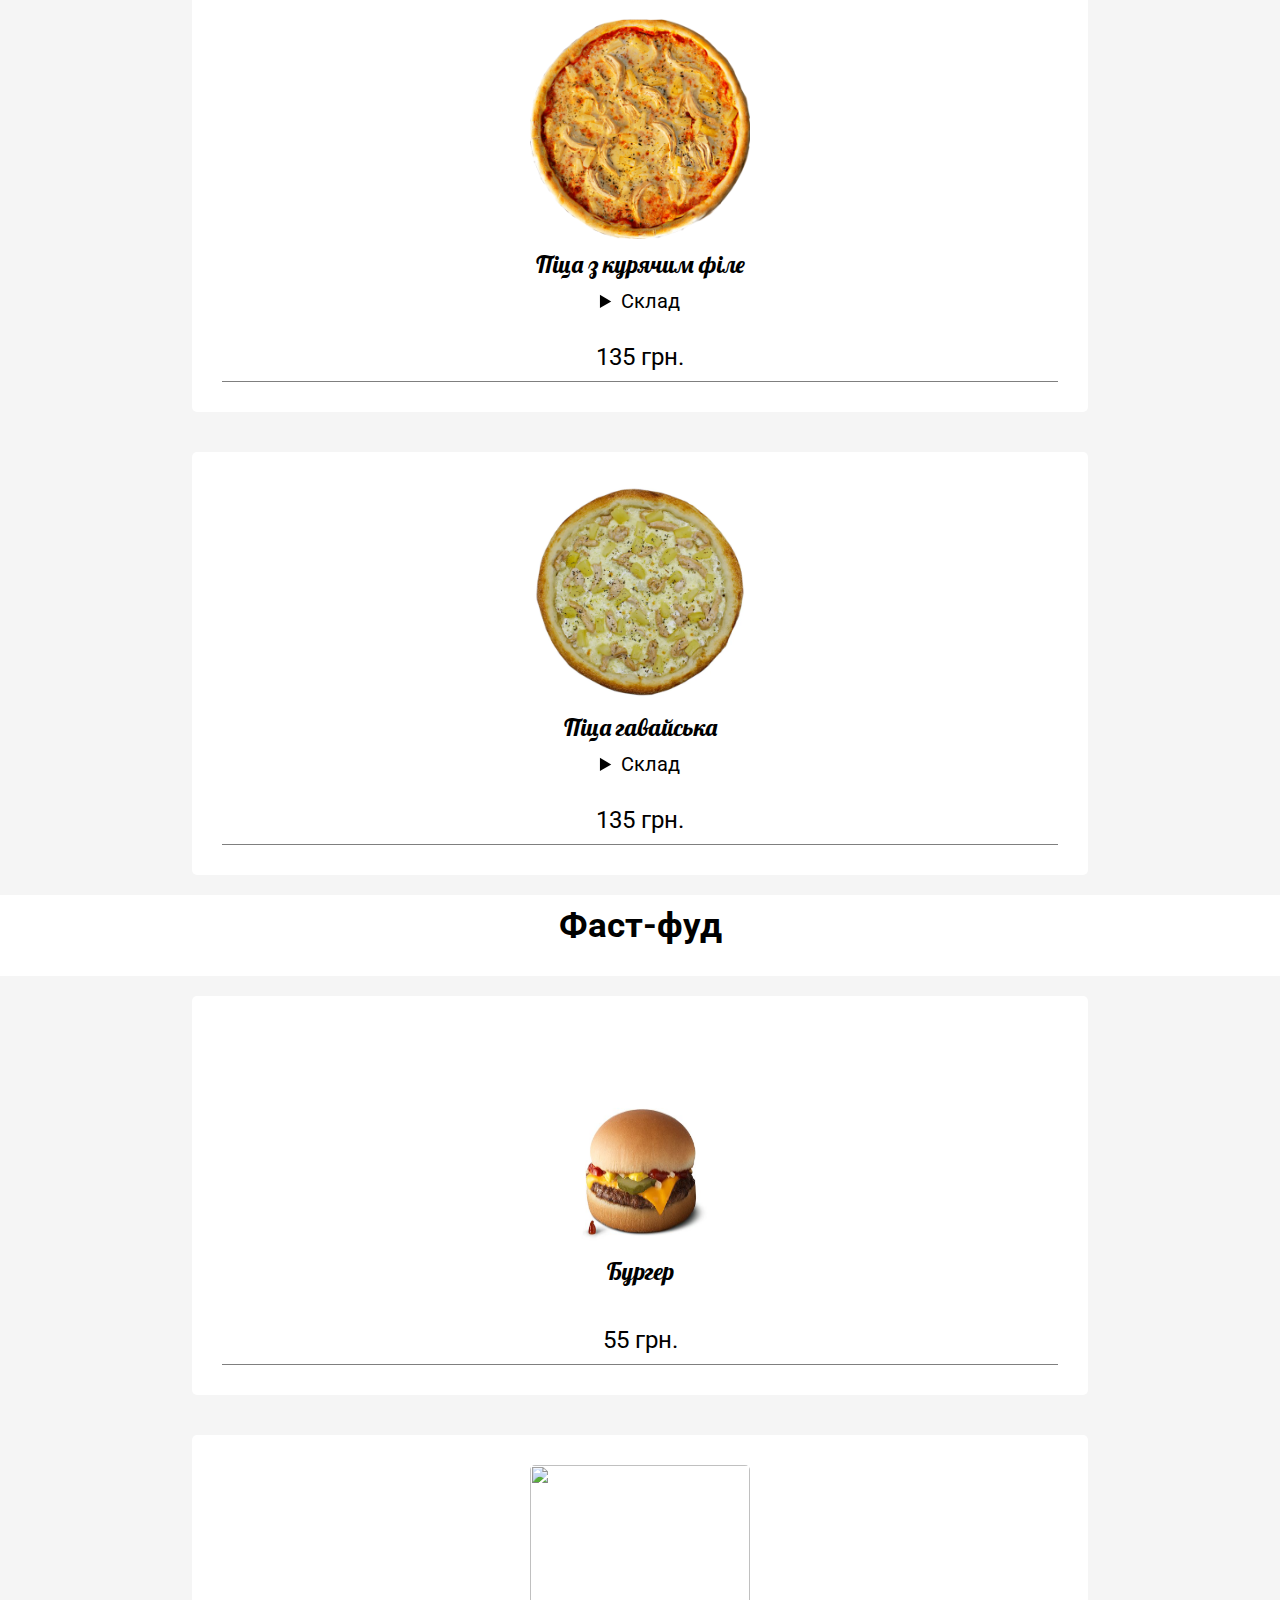
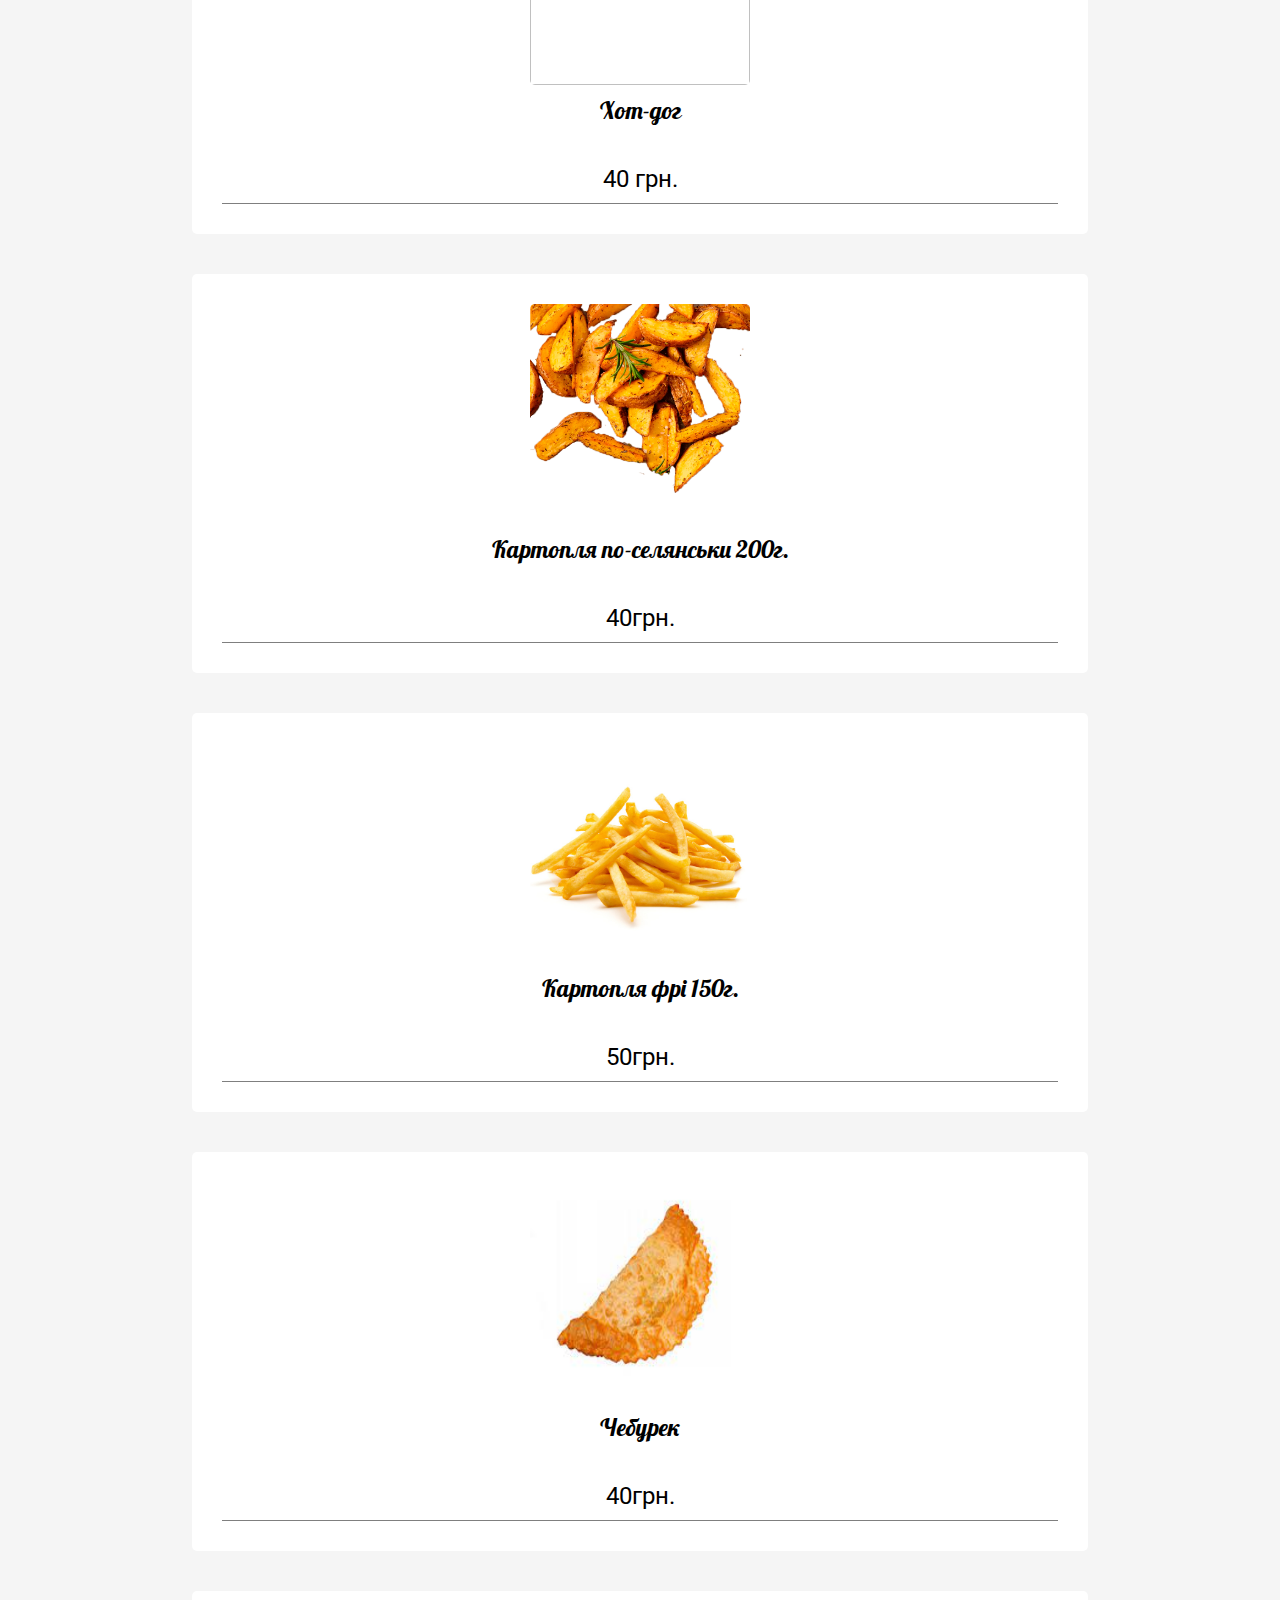
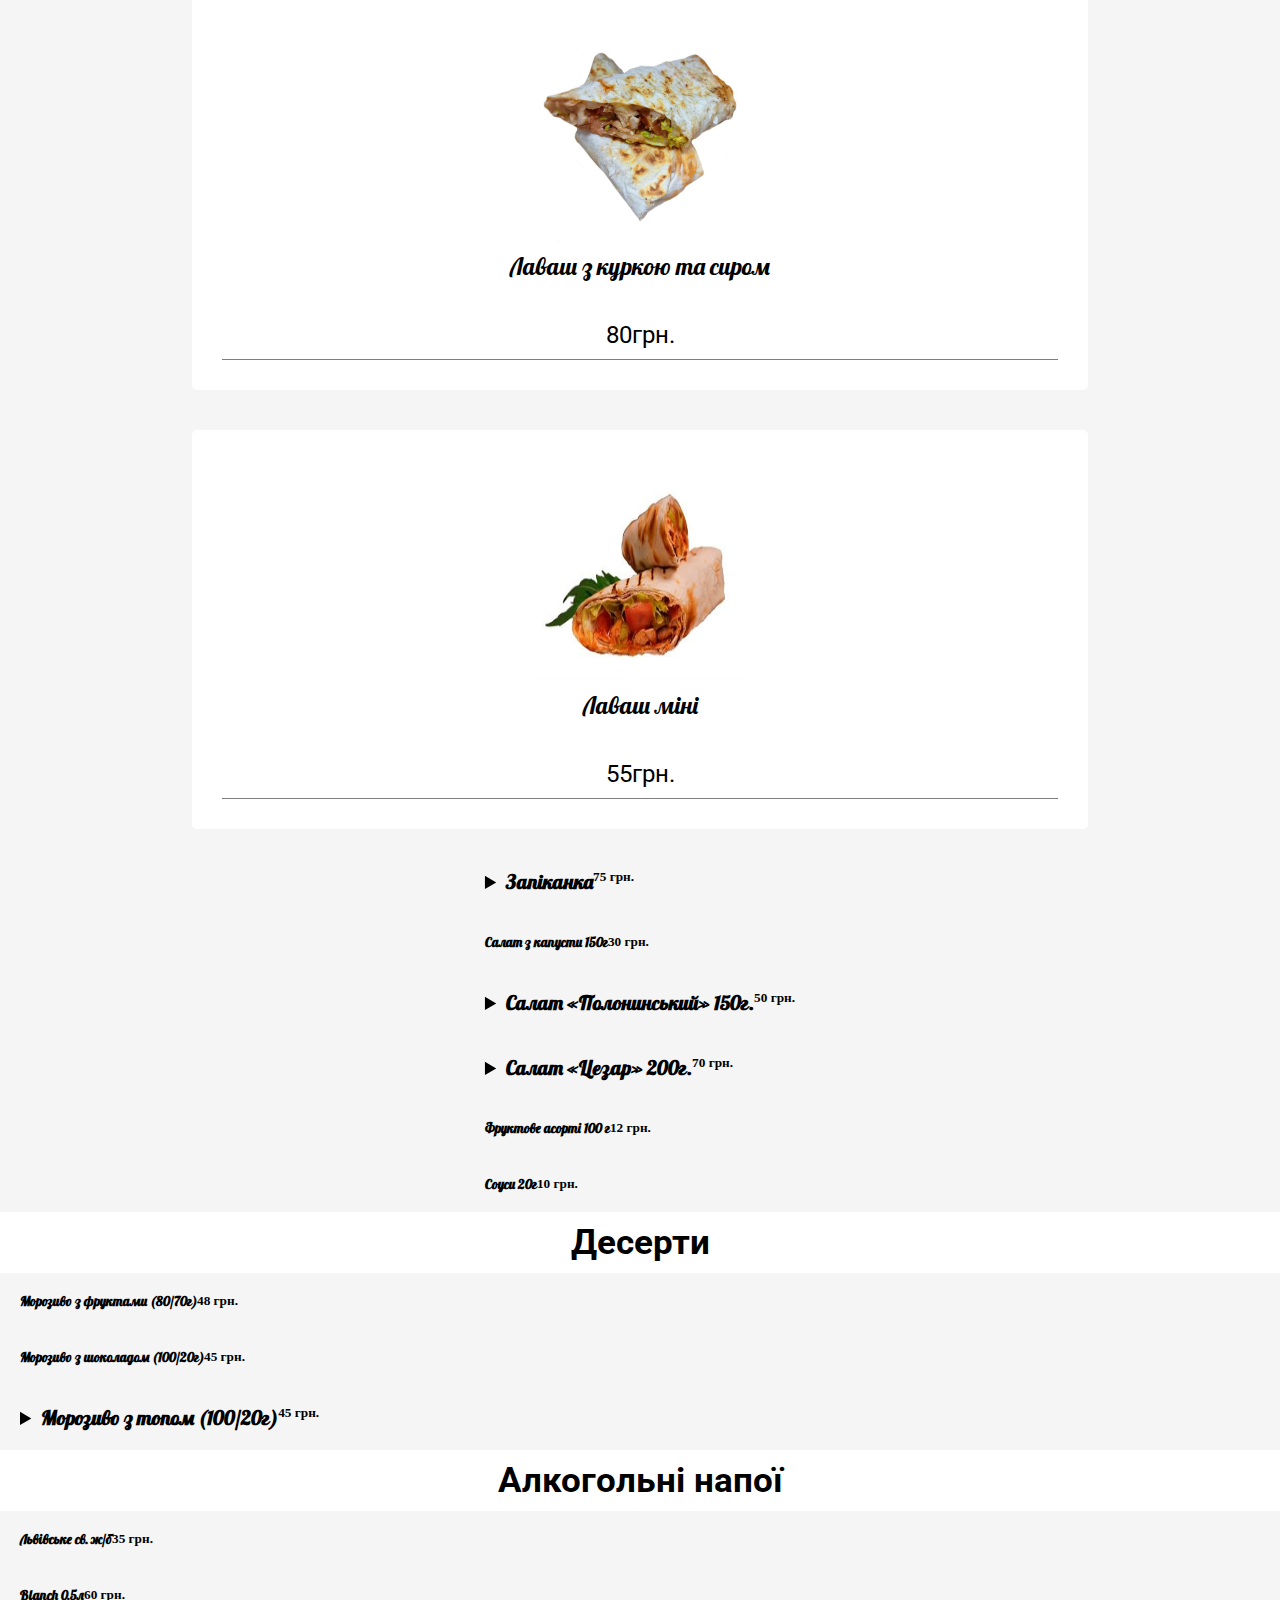
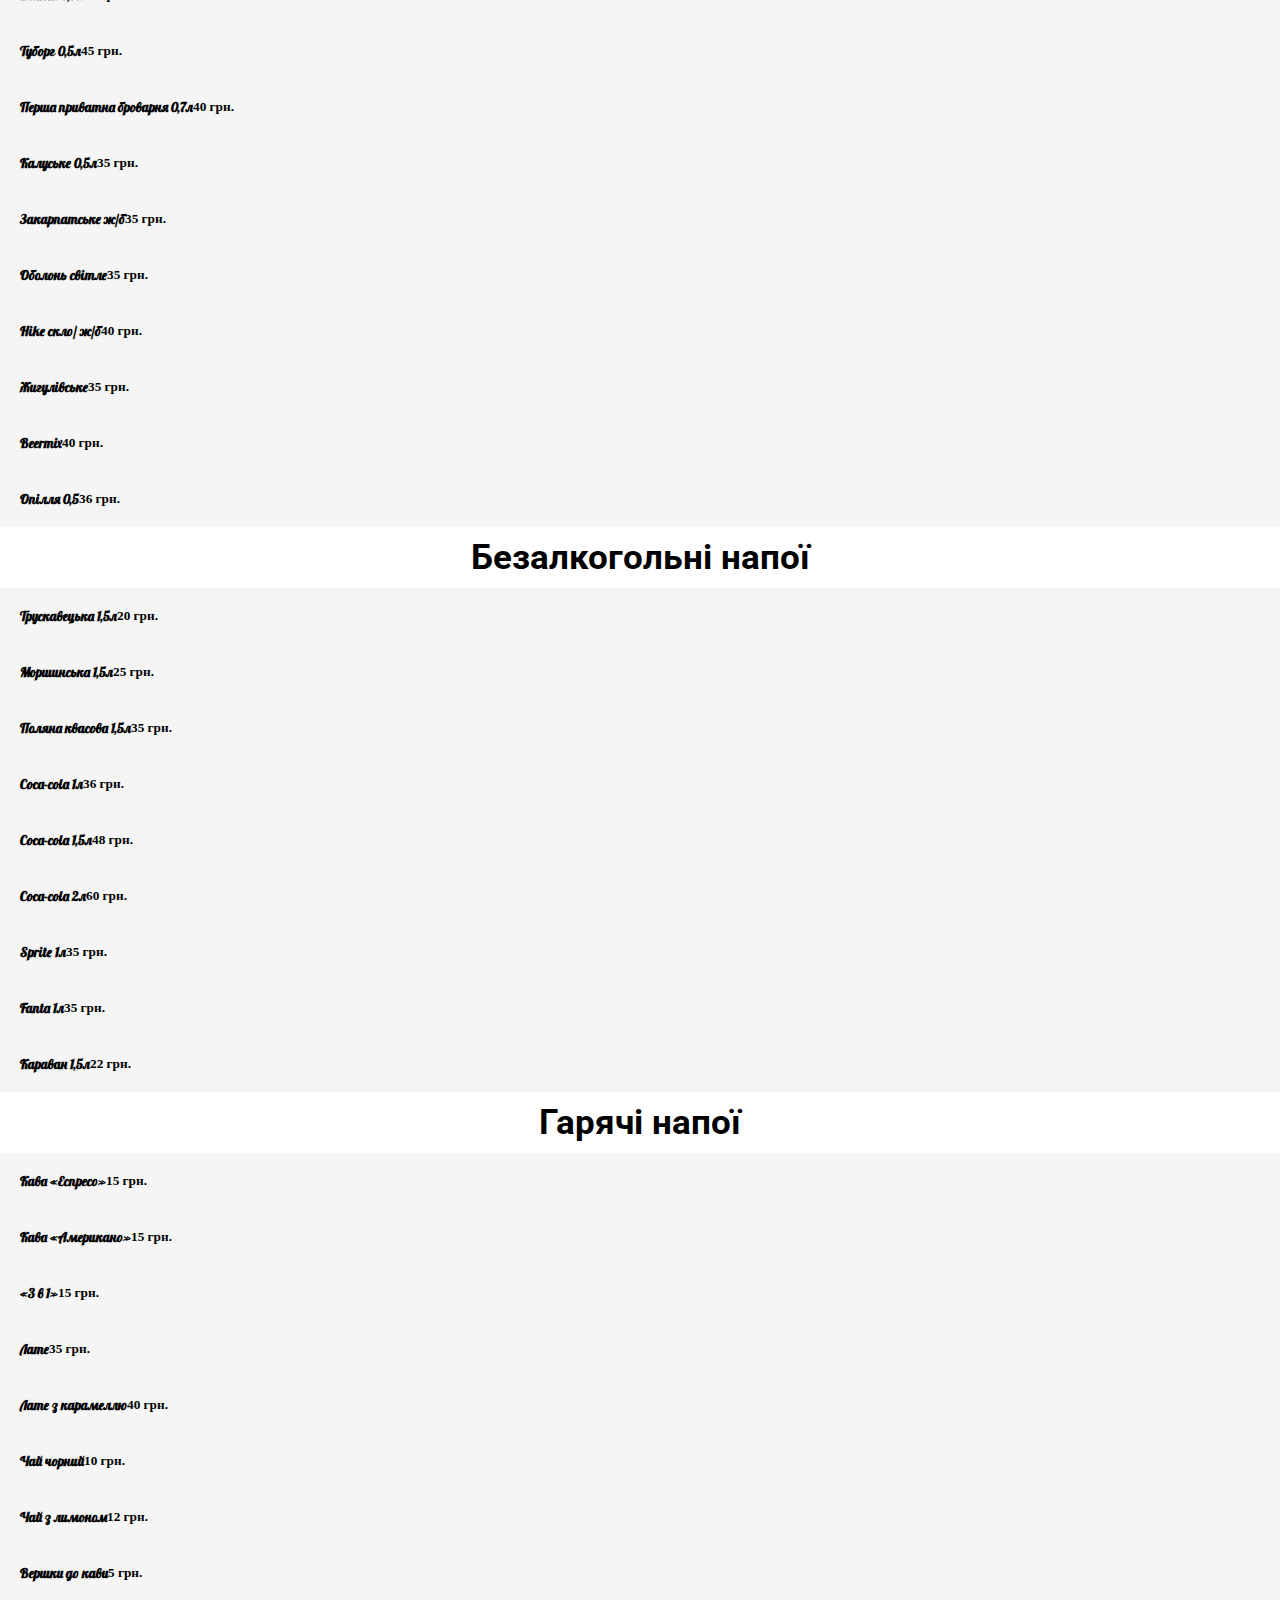
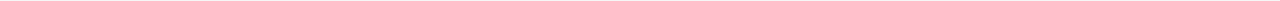
==== commit 02011c77: "Actualization of prices 05.11.2023" ====
--- a/index.html
+++ b/index.html
@@ -174,7 +174,7 @@
 				  <img src="sources/fri.jpg" alt="">
 				  <p class="name">Картопля фрі 150г.</p>
 				  <div class="buy-item">
-					  <span class="price">40грн.</span>
+					  <span class="price">50грн.</span>
 				  </div>
 			  </div>
         <div class="item">
@@ -281,7 +281,7 @@
 				        <div class="row drinks-item">
                     <div class="col item-name">
                       <h5><details>
-						          <summary class="food">Морозиво з сиропом (100/20г)</summary>
+						          <summary class="food">Морозиво з топом (100/20г)</summary>
 						          <p>Фруктовий сироп/ шоколадний сироп/ карамель/ солена карамель</p>
 						        </details></h5>
                     </div>
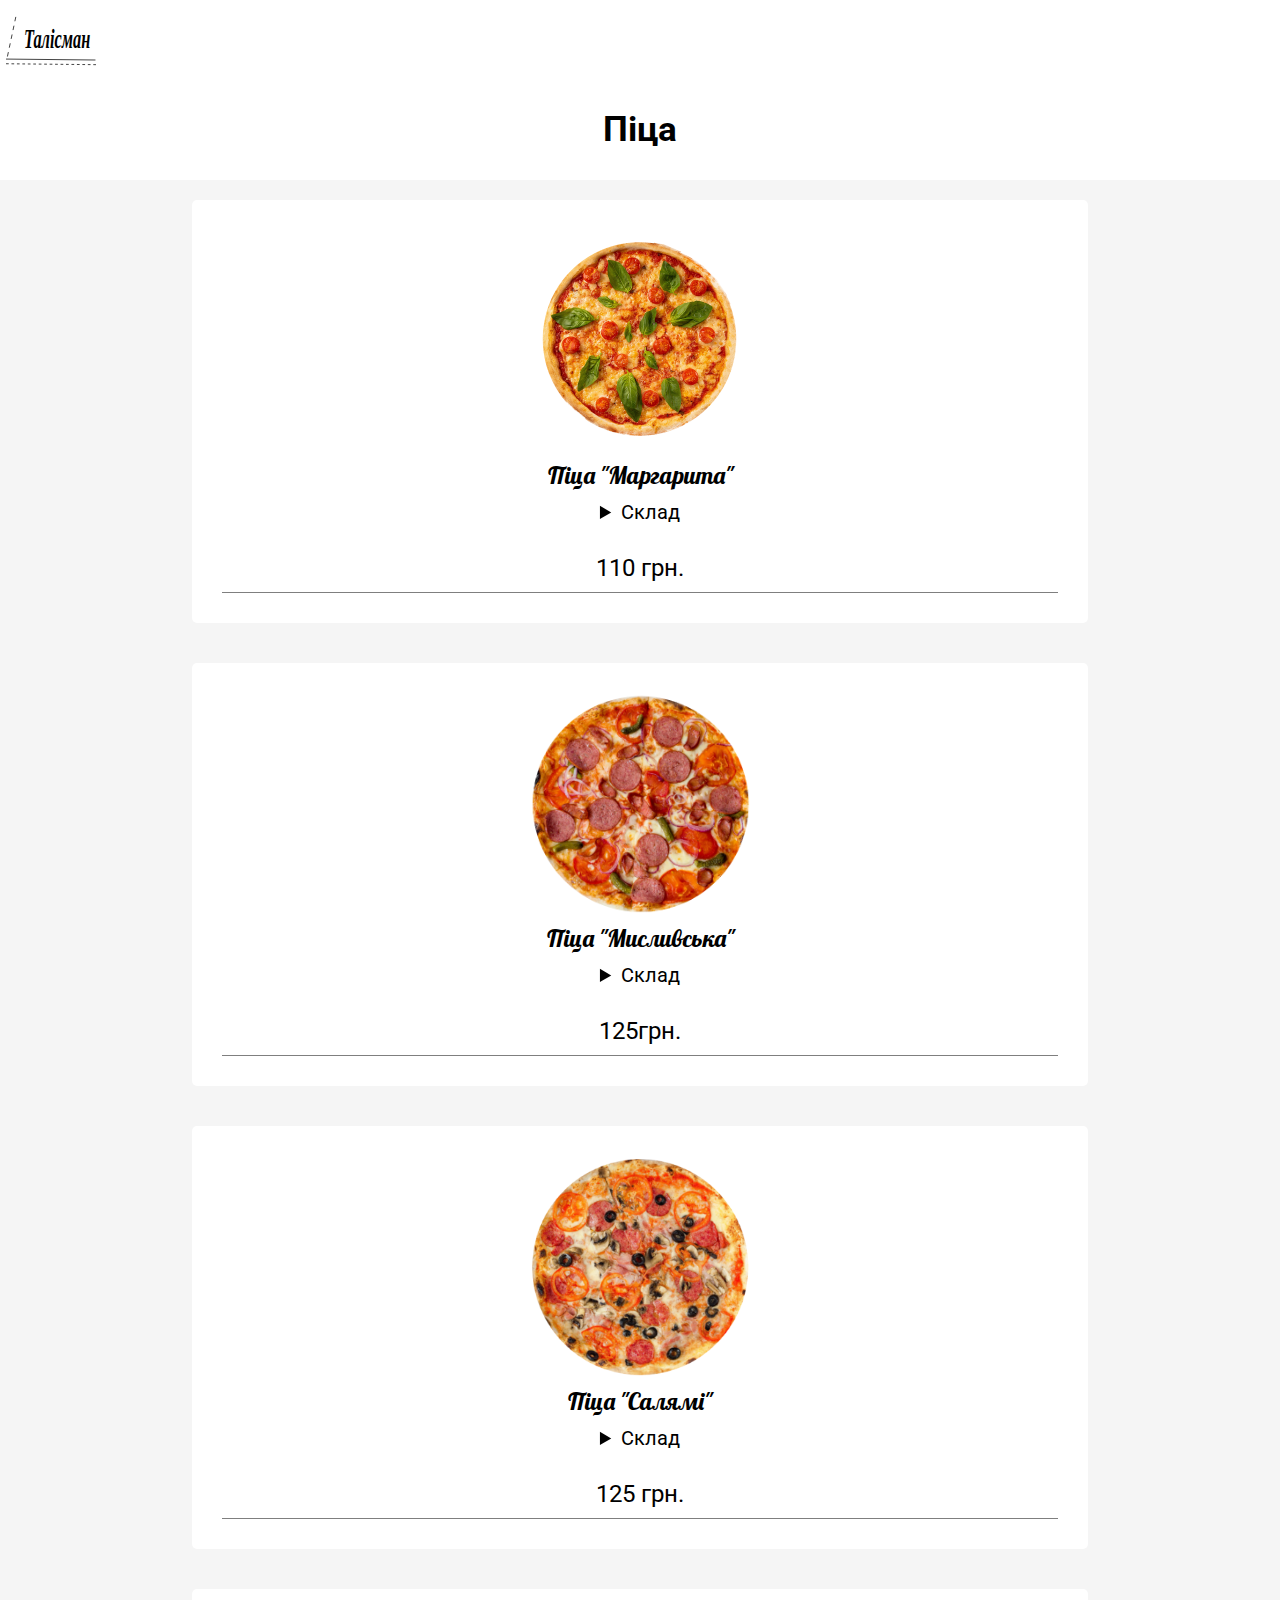
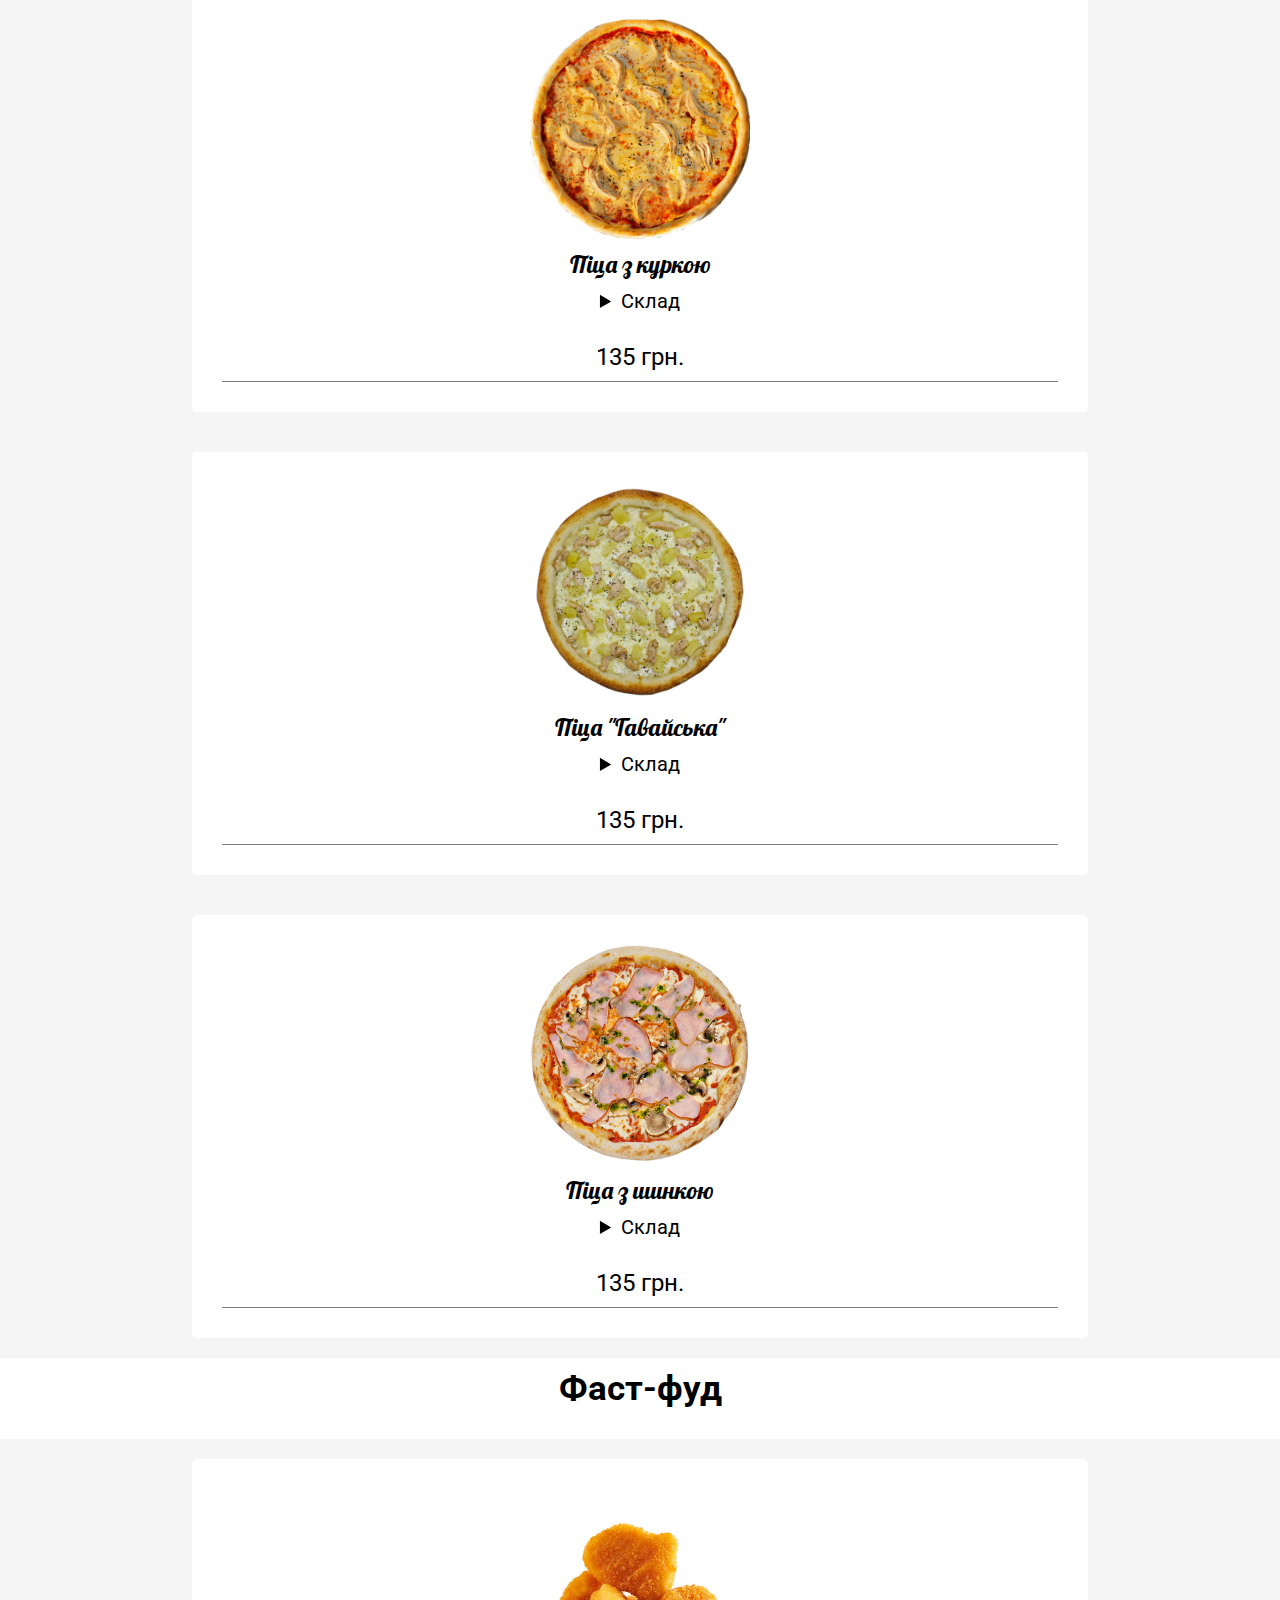
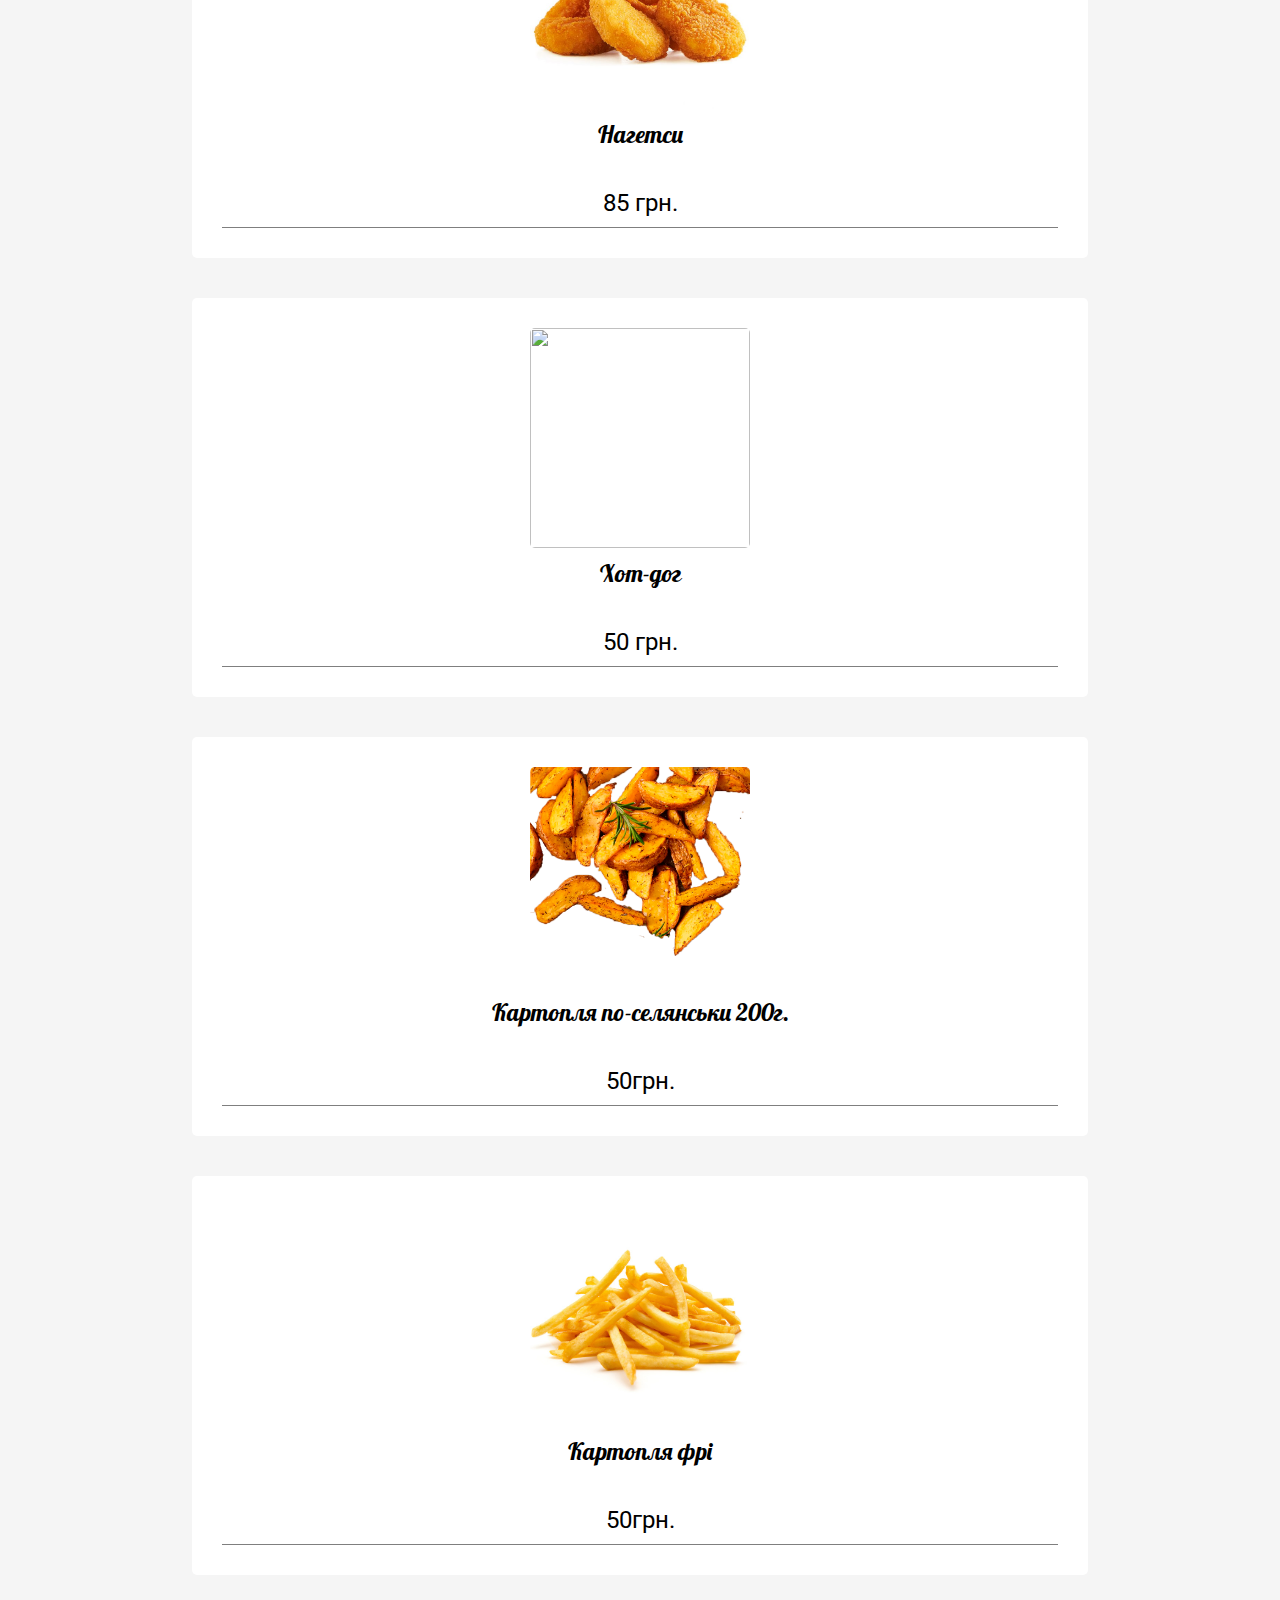
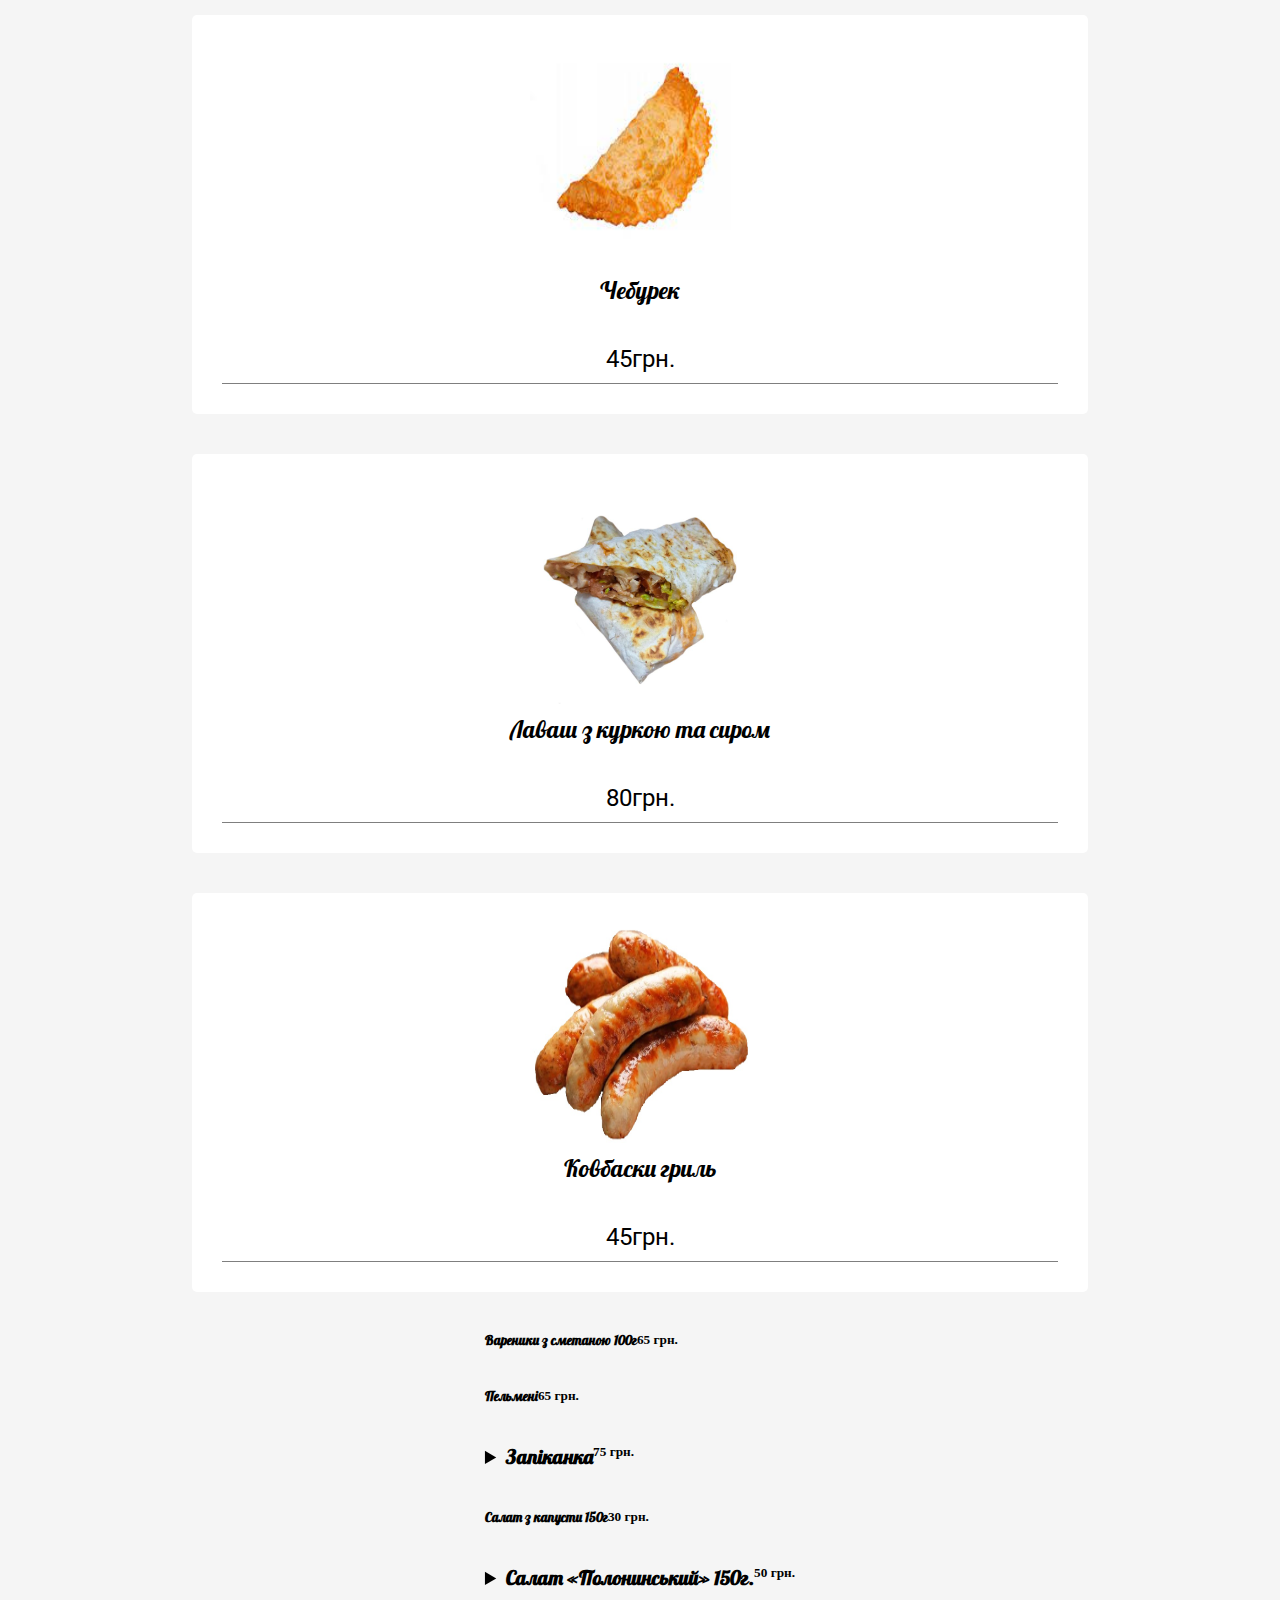
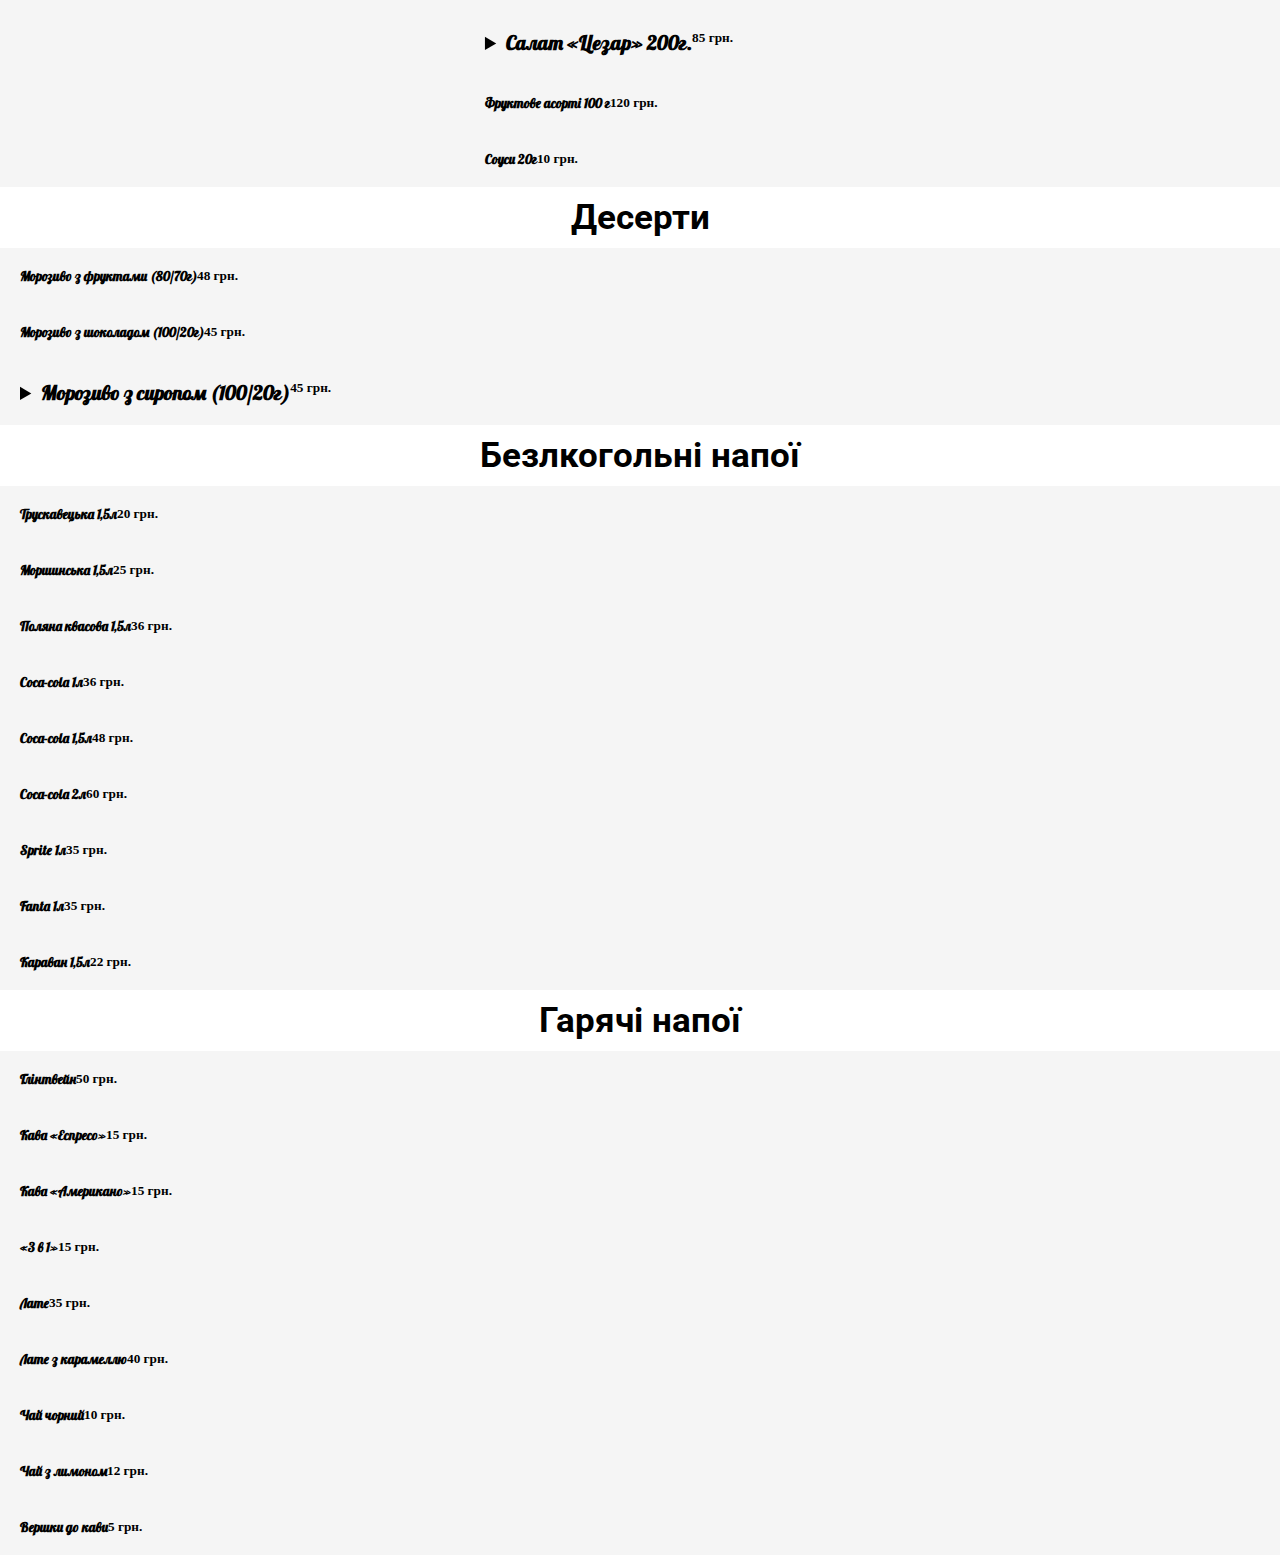
==== commit 51dccb09: "fully updated menu" ====
--- a/index.html
+++ b/index.html
@@ -1,92 +1,85 @@
 <!doctype html>
 <html lang="en">
-  <head>
-    <meta charset="utf-8">
-    <meta name="viewport" content="width=device-width, initial-scale=1">
-	<link href="https://fonts.googleapis.com/icon?family=Material+Icons+Round" rel="stylesheet">
-	<link rel="preconnect" href="https://fonts.googleapis.com">
-	<link rel="preconnect" href="https://fonts.gstatic.com" crossorigin>
-	<link href="https://fonts.googleapis.com/css2?family=Lobster&display=swap" rel="stylesheet">
-	<link href="https://fonts.googleapis.com/css2?family=Roboto&display=swap" rel="stylesheet">
-	<link href="https://cdn.jsdelivr.net/npm/bootstrap@5.3.0-alpha1/dist/css/bootstrap.min.css" rel="stylesheet" integrity="sha384-GLhlTQ8iRABdZLl6O3oVMWSktQOp6b7In1Zl3/Jr59b6EGGoI1aFkw7cmDA6j6gD" crossorigin="anonymous">
-	<link rel="stylesheet" href="css/style.css">
-    <link rel="icon" href="sources/index.svg">
-   <script src="https://code.jquery.com/jquery-3.6.3.js"></script>
-    <title>Меню</title>
-  </head>
-  <body>
-	<nav class="navbar bg-body-tertiary">
-		<div class="container">
-			<a class="navbar-brand" href="#">
-				<img src="sources/index.svg" alt="Logo" width="120" height="75">
-			</a>		  
-		</div>
-	  </nav>
-	  <main>
-		<nav class="sidebar">
-			<a href="#pizza"> 
-		   <div class="nav-menu">
-			  <div class="nav-menu-item">
-				 <span class="material-icons-round">
-					local_pizza
-				 </span>
-				 <p>Піца</p>
-			  </div>
-		   </div>
-		</a>
-		<a href="#burger">
-		   <div class="nav-menu">
-			  <div class="nav-menu-item">
-				 <span class="material-icons-round">
-					lunch_dining
-				 </span>
-				 <p>Фаст-фуд</p>
-			  </div>
-		   </div>
-		</a>
-    <a href="#dessert">
-			<div class="nav-menu">
-			 <div class="nav-menu-item">
-				<span class="material-icons-round">
-					icecream
-				</span>
-				<p>Десерти</p>
-			 </div>
-		  </div>
-		 </a>
-		<a href="#alcohol">
-		   <div class="nav-menu">
-			  <div class="nav-menu-item">
-				 <span class="material-icons-round">
-					liquor
-				 </span>
-				 <p>Алкогольні напої</p>
-			  </div>
-		   </div>
-		</a>
-		<a href="#drinks">
-		   <div class="nav-menu">
-			<div class="nav-menu-item">
-			   <span class="material-icons-round">
-				  coffee
-			   </span>
-			   <p>Безлкогольні напої</p>
-			</div>
-		 </div>
-		</a>
-		<a href="#hot-drinks">
-			<div class="nav-menu">
-			 <div class="nav-menu-item">
-				<span class="material-icons-round">
-					emoji_food_beverage
-				</span>
-				<p>Гарячі напої</p>
-			 </div>
-		  </div>
-		 </a>
-		</nav>
-		<div class="menu">
-		  <div class="slider" id="pizza">
+
+<head>
+  <meta charset="utf-8">
+  <meta name="viewport" content="width=device-width, initial-scale=1">
+  <link href="https://fonts.googleapis.com/icon?family=Material+Icons+Round" rel="stylesheet">
+  <link rel="preconnect" href="https://fonts.googleapis.com">
+  <link rel="preconnect" href="https://fonts.gstatic.com" crossorigin>
+  <link href="https://fonts.googleapis.com/css2?family=Lobster&display=swap" rel="stylesheet">
+  <link href="https://fonts.googleapis.com/css2?family=Roboto&display=swap" rel="stylesheet">
+  <link href="https://cdn.jsdelivr.net/npm/bootstrap@5.3.0-alpha1/dist/css/bootstrap.min.css" rel="stylesheet"
+    integrity="sha384-GLhlTQ8iRABdZLl6O3oVMWSktQOp6b7In1Zl3/Jr59b6EGGoI1aFkw7cmDA6j6gD" crossorigin="anonymous">
+  <link rel="stylesheet" href="css/style.css">
+  <link rel="icon" href="sources/index.svg">
+  <script src="https://code.jquery.com/jquery-3.6.3.js"></script>
+  <title>Меню</title>
+</head>
+
+<body>
+  <nav class="navbar bg-body-tertiary">
+    <div class="container">
+      <a class="navbar-brand" href="#">
+        <img src="sources/index.svg" alt="Logo" width="120" height="75">
+      </a>
+    </div>
+  </nav>
+  <main>
+    <nav class="sidebar">
+      <a href="#pizza">
+        <div class="nav-menu">
+          <div class="nav-menu-item">
+            <span class="material-icons-round">
+              local_pizza
+            </span>
+            <p>Піца</p>
+          </div>
+        </div>
+      </a>
+      <a href="#burger">
+        <div class="nav-menu">
+          <div class="nav-menu-item">
+            <span class="material-icons-round">
+              lunch_dining
+            </span>
+            <p>Фаст-фуд</p>
+          </div>
+        </div>
+      </a>
+      <a href="#dessert">
+        <div class="nav-menu">
+          <div class="nav-menu-item">
+            <span class="material-icons-round">
+              icecream
+            </span>
+            <p>Десерти</p>
+          </div>
+        </div>
+      </a>
+      <a href="#drinks">
+        <div class="nav-menu">
+          <div class="nav-menu-item">
+            <span class="material-icons-round">
+              coffee
+            </span>
+            <p>Безлкогольні напої</p>
+          </div>
+        </div>
+      </a>
+      <a href="#hot-drinks">
+        <div class="nav-menu">
+          <div class="nav-menu-item">
+            <span class="material-icons-round">
+              emoji_food_beverage
+            </span>
+            <p>Гарячі напої</p>
+          </div>
+        </div>
+      </a>
+    </nav>
+    <div class="menu">
+      <div class="slider" id="pizza">
         <h3>Піца</h3>
         <div class="list">
           <div class="item">
@@ -102,29 +95,29 @@
           </div>
           <div class="item">
             <img src="sources/pizza2.jpeg" alt="">
-            <p class="name">Піца з мисливськими ковбасками</p>
+            <p class="name">Піца "Мисливська"</p>
             <details>
               <summary>Склад</summary>
               <p>Мисливські ковбаски, моцарелла, корнішони, томати </p>
             </details>
             <div class="buy-item">
-              <span class="price">120 грн.</span>
+              <span class="price">125грн.</span>
             </div>
           </div>
           <div class="item">
             <img src="sources/pizza3.jpeg" alt="">
-            <p class="name">Піца з салямі</p>
+            <p class="name">Піца "Салямі"</p>
             <details>
               <summary>Склад</summary>
               <p>Cалямі, оливки, кукурудза, моцарелла, томати</p>
             </details>
             <div class="buy-item">
-              <span class="price">120 грн.</span>
+              <span class="price">125 грн.</span>
             </div>
           </div>
           <div class="item">
             <img src="sources/pizza4.jpeg" alt="">
-            <p class="name">Піца з курячим філе</p>
+            <p class="name">Піца з куркою</p>
             <details>
               <summary>Склад</summary>
               <p>Вершковий соус, куряче філе, гриби, моцарелла, кукурудза, зелень</p>
@@ -135,7 +128,7 @@
           </div>
           <div class="item">
             <img src="sources/pizza5.jpg" alt="">
-            <p class="name">Піца гавайська</p>
+            <p class="name">Піца "Гавайська"</p>
             <details>
               <summary>Склад</summary>
               <p>Вершкова основа, шинка, ананас, гриби, оливки, моцарелла</p>
@@ -144,394 +137,346 @@
               <span class="price">135 грн.</span>
             </div>
           </div>
+          <div class="item">
+            <img src="sources/pizza6.jpeg" alt="">
+            <p class="name">Піца з шинкою</p>
+            <details>
+              <summary>Склад</summary>
+              <p>Вершкова основа, шинка, ананас, гриби, оливки, моцарелла</p>
+            </details>
+            <div class="buy-item">
+              <span class="price">135 грн.</span>
+            </div>
+          </div>
         </div>
       </div>
-		  <div class="slider" id="burger">
-			<h3>Фаст-фуд</h3>
-			<div class="list">
-			  <div class="item">
-				  <img src="sources/burger.jpg" alt="">
-				  <p class="name">Бургер</p>
-				  <div class="buy-item">
-					  <span class="price">55 грн.</span>
-				  </div>
-			  </div>
-			  <div class="item">
-				  <img src="sources/hotdog.jpg" alt="">
-				  <p class="name">Хот-дог</p>
-				  <div class="buy-item">
-					  <span class="price">40 грн.</span>
-				  </div>
-			  </div>
-			  <div class="item">
-				  <img src="sources/Kartoplia-po-seliansky.png" alt="">
-				  <p class="name">Картопля по-селянськи 200г.</p>
-				  <div class="buy-item">
-				    <span class="price">40грн.</span>
-				  </div>
-			  </div>
-			  <div class="item">
-				  <img src="sources/fri.jpg" alt="">
-				  <p class="name">Картопля фрі 150г.</p>
-				  <div class="buy-item">
-					  <span class="price">50грн.</span>
-				  </div>
-			  </div>
-        <div class="item">
-				  <img src="sources/cheburek.jpg" alt="">
-				  <p class="name">Чебурек</p>
-				  <div class="buy-item">
-					  <span class="price">40грн.</span>
-				  </div>
-			  </div>
-        <div class="item">
-				  <img src="sources/lavash.jpg" alt="">
-				  <p class="name">Лаваш з куркою та сиром</p>
-				  <div class="buy-item">
-					  <span class="price">80грн.</span>
-				  </div>
-			  </div>
-        <div class="item">
-				  <img src="sources/lavash_mini.png" alt="">
-				  <p class="name">Лаваш міні</p>
-				  <div class="buy-item">
-					  <span class="price">55грн.</span>
-				  </div>
-			  </div>
-			  <div class="container text-center">
-                <div class="row food-item">
-                  <div class="col item-name">
-                    <h5><details>
-						          <summary class="food">Запіканка</summary>
-						          <p>Булочка, куряче філе, кукурудза, броколі, моцарелла, гриби, соус</p>
-						        </details></h5>
-                  </div>
-                  <div class="col item-price">
-                    <h5>75 грн.</h5>
-                  </div>
-                </div>
-				        <div class="row food-item">
-                  <div class="col item-name">
-                    <h5>Салат з капусти 150г</h5>
-                  </div>
-                  <div class="col item-price">
-                    <h5>30 грн.</h5>
-                  </div>
-                </div>
-				        <div class="row food-item">
-                  <div class="col item-name">
-                    <h5><details>
-						          <summary class="food">Салат «Полонинський» 150г.</summary>
-						          <p>Капуста, огірок, помідор,зелень, майонез</p>
-						        </details></h5>
-                  </div>
-                  <div class="col item-price">
-                    <h5>50 грн.</h5>
-                  </div>
-                </div>
-                <div class="row food-item">
-                  <div class="col item-name">
-                    <h5><details>
-						          <summary class="food">Салат «Цезар» 200г.</summary>
-						          <p>Салат мікс, філе куряче, помідор, огірок, сухарі, яйце, соус</p>
-						        </details></h5>
-                  </div>
-                  <div class="col item-price">
-                    <h5>70 грн.</h5>
-                  </div>
-                </div>
-				        <div class="row food-item">
-                  <div class="col item-name">
-                    <h5>Фруктове асорті 100 г</h5>
-                  </div>
-                  <div class="col item-price">
-                    <h5>12 грн.</h5>
-                  </div>
-                </div>
-				        <div class="row food-item">
-                  <div class="col item-name">
-                    <h5>Соуси 20г</h5>
-                  </div>
-                  <div class="col item-price">
-                    <h5>10 грн.</h5>
-                  </div>
-                </div>
-          </div>
-			  </div>
-		  </div>
-      <div class="slider" id="dessert">
-			<h3>Десерти</h3>
-			      <div class="container text-center">
-                <div class="row drinks-item">
-                    <div class="col item-name">
-                      <h5>Морозиво з фруктами (80/70г)</h5>
-                    </div>
-                    <div class="col item-price">
-                      <h5>48 грн.</h5>
-                    </div>
-                  </div>
-                <div class="row drinks-item">
-                    <div class="col item-name">
-                      <h5>Морозиво з шоколадом (100/20г)</h5>
-                    </div>
-                    <div class="col item-price">
-                      <h5>45 грн.</h5>
-                    </div>
-                </div>
-				        <div class="row drinks-item">
-                    <div class="col item-name">
-                      <h5><details>
-						          <summary class="food">Морозиво з топом (100/20г)</summary>
-						          <p>Фруктовий сироп/ шоколадний сироп/ карамель/ солена карамель</p>
-						        </details></h5>
-                    </div>
-                    <div class="col item-price">
-                      <h5>45 грн.</h5>
-                    </div>
-                </div>
-            </div>
-		  </div>
-		  <div class="slider" id="alcohol">
-			<h3>Алкогольні напої</h3>
-			      <div class="container text-center">
-                <div class="row drinks-item">
-                    <div class="col item-name">
-                      <h5>Львівське св. ж/б</h5>
-                    </div>
-                    <div class="col item-price">
-                      <h5>35 грн.</h5>
-                    </div>
-                  </div>
-                <div class="row drinks-item">
-                    <div class="col item-name">
-                      <h5>Blanch 0,5л</h5>
-                    </div>
-                    <div class="col item-price">
-                      <h5>60 грн.</h5>
-                    </div>
-                </div>
-				        <div class="row drinks-item">
-                    <div class="col item-name">
-                      <h5>Туборг 0,5л</h5>
-                    </div>
-                    <div class="col item-price">
-                      <h5>45 грн.</h5>
-                    </div>
-                </div>
-				        <div class="row drinks-item">
-                    <div class="col item-name">
-                      <h5>Перша приватна броварня 0,7л</h5>
-                    </div>
-                    <div class="col item-price">
-                      <h5>40 грн.</h5>
-                    </div>
-                </div>
-				        <div class="row drinks-item">
-                    <div class="col item-name">
-                      <h5>Калуське 0,5л</h5>
-                    </div>
-                    <div class="col item-price">
-                      <h5>35 грн.</h5>
-                    </div>
-                </div>
-				        <div class="row drinks-item">
-                    <div class="col item-name">
-                      <h5>Закарпатське ж/б</h5>
-                    </div>
-                    <div class="col item-price">
-                      <h5>35 грн.</h5>
-                    </div>
-                </div>
-				        <div class="row drinks-item">
-                    <div class="col item-name">
-                      <h5>Оболонь світле</h5>
-                    </div>
-                    <div class="col item-price">
-                      <h5>35 грн.</h5>
-                    </div>
-                </div>
-				        <div class="row drinks-item">
-                    <div class="col item-name">
-                      <h5>Hike скло/ ж/б</h5>
-                    </div>
-                    <div class="col item-price">
-                      <h5>40 грн.</h5>
-                    </div>
-                </div>
-				        <div class="row drinks-item">
-                    <div class="col item-name">
-                      <h5>Жигулівське</h5>
-                    </div>
-                    <div class="col item-price">
-                      <h5>35 грн.</h5>
-                    </div>
-                </div>
-				        <div class="row drinks-item">
-                    <div class="col item-name">
-                      <h5>Beermix</h5>
-                    </div>
-                    <div class="col item-price">
-                      <h5>40 грн.</h5>
-                    </div>
-                </div>
-				        <div class="row drinks-item">
-                    <div class="col item-name">
-                      <h5>Опілля 0,5</h5>
-                    </div>
-                    <div class="col item-price">
-                      <h5>36 грн.</h5>
-                    </div>
-                </div>
-            </div>
-		  </div>
-		  <div class="slider" id="drinks">
-			<h3>Безалкогольні напої</h3>
-			<div class="container text-center">
-                <div class="row drinks-item">
-                    <div class="col item-name">
-                      <h5>Трускавецька 1,5л</h5>
-                    </div>
-                    <div class="col item-price">
-                      <h5>20 грн.</h5>
-                    </div>
-                  </div>
-                <div class="row drinks-item">
-                    <div class="col item-name">
-                      <h5>Моршинська 1,5л</h5>
-                    </div>
-                    <div class="col item-price">
-                      <h5>25 грн.</h5>
-                    </div>
-                </div>
-				<div class="row drinks-item">
-                    <div class="col item-name">
-                      <h5>Поляна квасова 1,5л</h5>
-                    </div>
-                    <div class="col item-price">
-                      <h5>35 грн.</h5>
-                    </div>
-                </div>
-				<div class="row drinks-item">
-                    <div class="col item-name">
-                      <h5>Coca-cola 1л</h5>
-                    </div>
-                    <div class="col item-price">
-                      <h5>36 грн.</h5>
-                    </div>
-                </div>
-				<div class="row drinks-item">
-                    <div class="col item-name">
-                      <h5>Coca-cola 1,5л</h5>
-                    </div>
-                    <div class="col item-price">
-                      <h5>48 грн.</h5>
-                    </div>
-                </div>
-				<div class="row drinks-item">
-                    <div class="col item-name">
-                      <h5>Coca-cola 2л</h5>
-                    </div>
-                    <div class="col item-price">
-                      <h5>60 грн.</h5>
-                    </div>
-                </div>
-				<div class="row drinks-item">
-                    <div class="col item-name">
-                      <h5>Sprite 1л</h5>
-                    </div>
-                    <div class="col item-price">
-                      <h5>35 грн.</h5>
-                    </div>
-                </div>
-				<div class="row drinks-item">
-                    <div class="col item-name">
-                      <h5>Fanta 1л</h5>
-                    </div>
-                    <div class="col item-price">
-                      <h5>35 грн.</h5>
-                    </div>
-                </div>
-				<div class="row drinks-item">
-                    <div class="col item-name">
-                      <h5>Караван 1,5л</h5>
-                    </div>
-                    <div class="col item-price">
-                      <h5>22 грн.</h5>
-                    </div>
-                </div>
-            </div>
-		  </div>
-		  <div class="slider" id="hot-drinks">
-			<h3>Гарячі напої</h3>
-			      <div class="container text-center">
-                <div class="row drinks-item">
-                    <div class="col item-name">
-                      <h5>Кава «Еспресо»</h5>
-                    </div>
-                    <div class="col item-price">
-                      <h5>15 грн.</h5>
-                    </div>
-                  </div>
-                <div class="row drinks-item">
-                    <div class="col item-name">
-                      <h5>Кава «Американо»</h5>
-                    </div>
-                    <div class="col item-price">
-                      <h5>15 грн.</h5>
-                    </div>
-                </div>
-				        <div class="row drinks-item">
-                    <div class="col item-name">
-                      <h5>«3 в 1»</h5>
-                    </div>
-                    <div class="col item-price">
-                      <h5>15 грн.</h5>
-                    </div>
-                </div>
-                <div class="row drinks-item">
-                    <div class="col item-name">
-                      <h5>Лате</h5>
-                    </div>
-                    <div class="col item-price">
-                      <h5>35 грн.</h5>
-                    </div>
-                </div>
-                <div class="row drinks-item">
-                    <div class="col item-name">
-                      <h5>Лате з карамеллю</h5>
-                    </div>
-                    <div class="col item-price">
-                      <h5>40 грн.</h5>
-                    </div>
-                </div>
-				        <div class="row drinks-item">
-                    <div class="col item-name">
-                      <h5>Чай чорний</h5>
-                    </div>
-                    <div class="col item-price">
-                      <h5>10 грн.</h5>
-                    </div>
-                </div>
-				        <div class="row drinks-item">
-                    <div class="col item-name">
-                      <h5>Чай з лимоном</h5>
-                    </div>
-                    <div class="col item-price">
-                      <h5>12 грн.</h5>
-                    </div>
-                </div>
-				        <div class="row drinks-item">
-                    <div class="col item-name">
-                      <h5>Вершки до кави</h5>
-                    </div>
-                    <div class="col item-price">
-                      <h5>5 грн.</h5>
-                    </div>
-                </div>
-            </div>
-		  </div>
-		</div>
-	 </main>
-	<script src="https://cdn.jsdelivr.net/npm/bootstrap@5.3.0-alpha1/dist/js/bootstrap.bundle.min.js" integrity="sha384-w76AqPfDkMBDXo30jS1Sgez6pr3x5MlQ1ZAGC+nuZB+EYdgRZgiwxhTBTkF7CXvN" crossorigin="anonymous"></script>
+      <div class="slider" id="burger">
+        <h3>Фаст-фуд</h3>
+        <div class="list">
+          <div class="item">
+            <img src="sources/nuggets.jpg" alt="">
+            <p class="name">Нагетси</p>
+            <div class="buy-item">
+              <span class="price">85 грн.</span>
+            </div>
+          </div>
+          <div class="item">
+            <img src="sources/hotdog.jpg" alt="">
+            <p class="name">Хот-дог</p>
+            <div class="buy-item">
+              <span class="price">50 грн.</span>
+            </div>
+          </div>
+          <div class="item">
+            <img src="sources/Kartoplia-po-seliansky.png" alt="">
+            <p class="name">Картопля по-селянськи 200г.</p>
+            <div class="buy-item">
+              <span class="price">50грн.</span>
+            </div>
+          </div>
+          <div class="item">
+            <img src="sources/fri.jpg" alt="">
+            <p class="name">Картопля фрі</p>
+            <div class="buy-item">
+              <span class="price">50грн.</span>
+            </div>
+          </div>
+          <div class="item">
+            <img src="sources/cheburek.jpg" alt="">
+            <p class="name">Чебурек</p>
+            <div class="buy-item">
+              <span class="price">45грн.</span>
+            </div>
+          </div>
+          <div class="item">
+            <img src="sources/lavash.jpg" alt="">
+            <p class="name">Лаваш з куркою та сиром</p>
+            <div class="buy-item">
+              <span class="price">80грн.</span>
+            </div>
+          </div>
+          <div class="item">
+            <img src="sources/grill.jpg" alt="">
+            <p class="name">Ковбаски гриль</p>
+            <div class="buy-item">
+              <span class="price">45грн.</span>
+            </div>
+          </div>
+          <div class="container text-center">
+            <div class="row food-item">
+              <div class="col item-name">
+                <h5>Вареники з сметаною 100г</h5>
+              </div>
+              <div class="col item-price">
+                <h5>65 грн.</h5>
+              </div>
+            </div>
+            <div class="row food-item">
+              <div class="col item-name">
+                <h5>Пельмені</h5>
+              </div>
+              <div class="col item-price">
+                <h5>65 грн.</h5>
+              </div>
+            </div>
+            <div class="row food-item">
+              <div class="col item-name">
+                <h5>
+                  <details>
+                    <summary class="food">Запіканка</summary>
+                    <p>Булочка, куряче філе, кукурудза, броколі, моцарелла, гриби, соус</p>
+                  </details>
+                </h5>
+              </div>
+              <div class="col item-price">
+                <h5>75 грн.</h5>
+              </div>
+            </div>
+            <div class="row food-item">
+              <div class="col item-name">
+                <h5>Салат з капусти 150г</h5>
+              </div>
+              <div class="col item-price">
+                <h5>30 грн.</h5>
+              </div>
+            </div>
+            <div class="row food-item">
+              <div class="col item-name">
+                <h5>
+                  <details>
+                    <summary class="food">Салат «Полонинський» 150г.</summary>
+                    <p>Капуста, огірок, помідор,зелень, майонез</p>
+                  </details>
+                </h5>
+              </div>
+              <div class="col item-price">
+                <h5>50 грн.</h5>
+              </div>
+            </div>
+            <div class="row food-item">
+              <div class="col item-name">
+                <h5>
+                  <details>
+                    <summary class="food">Салат «Цезар» 200г.</summary>
+                    <p>Салат мікс, філе куряче, помідор, огірок, сухарі, яйце, соус</p>
+                  </details>
+                </h5>
+              </div>
+              <div class="col item-price">
+                <h5>85 грн.</h5>
+              </div>
+            </div>
+            <div class="row food-item">
+              <div class="col item-name">
+                <h5>Фруктове асорті 100 г</h5>
+              </div>
+              <div class="col item-price">
+                <h5>120 грн.</h5>
+              </div>
+            </div>
+            <div class="row food-item">
+              <div class="col item-name">
+                <h5>Соуси 20г</h5>
+              </div>
+              <div class="col item-price">
+                <h5>10 грн.</h5>
+              </div>
+            </div>
+          </div>
+        </div>
+        <div class="slider" id="dessert">
+          <h3>Десерти</h3>
+          <div class="container text-center">
+            <div class="row drinks-item">
+              <div class="col item-name">
+                <h5>Морозиво з фруктами (80/70г)</h5>
+              </div>
+              <div class="col item-price">
+                <h5>48 грн.</h5>
+              </div>
+            </div>
+            <div class="row drinks-item">
+              <div class="col item-name">
+                <h5>Морозиво з шоколадом (100/20г)</h5>
+              </div>
+              <div class="col item-price">
+                <h5>45 грн.</h5>
+              </div>
+            </div>
+            <div class="row drinks-item">
+              <div class="col item-name">
+                <h5>
+                  <details>
+                    <summary class="food">Морозиво з сиропом (100/20г)</summary>
+                    <p>Фруктовий сироп/ шоколадний сироп/ карамель/ солена карамель</p>
+                  </details>
+                </h5>
+              </div>
+              <div class="col item-price">
+                <h5>45 грн.</h5>
+              </div>
+            </div>
+          </div>
+        </div>
+        <div class="slider" id="drinks">
+          <h3>Безлкогольні напої</h3>
+          <div class="container text-center">
+            <div class="row drinks-item">
+              <div class="col item-name">
+                <h5>Трускавецька 1,5л</h5>
+              </div>
+              <div class="col item-price">
+                <h5>20 грн.</h5>
+              </div>
+            </div>
+            <div class="row drinks-item">
+              <div class="col item-name">
+                <h5>Моршинська 1,5л</h5>
+              </div>
+              <div class="col item-price">
+                <h5>25 грн.</h5>
+              </div>
+            </div>
+            <div class="row drinks-item">
+              <div class="col item-name">
+                <h5>Поляна квасова 1,5л</h5>
+              </div>
+              <div class="col item-price">
+                <h5>36 грн.</h5>
+              </div>
+            </div>
+            <div class="row drinks-item">
+              <div class="col item-name">
+                <h5>Coca-cola 1л</h5>
+              </div>
+              <div class="col item-price">
+                <h5>36 грн.</h5>
+              </div>
+            </div>
+            <div class="row drinks-item">
+              <div class="col item-name">
+                <h5>Coca-cola 1,5л</h5>
+              </div>
+              <div class="col item-price">
+                <h5>48 грн.</h5>
+              </div>
+            </div>
+            <div class="row drinks-item">
+              <div class="col item-name">
+                <h5>Coca-cola 2л</h5>
+              </div>
+              <div class="col item-price">
+                <h5>60 грн.</h5>
+              </div>
+            </div>
+            <div class="row drinks-item">
+              <div class="col item-name">
+                <h5>Sprite 1л</h5>
+              </div>
+              <div class="col item-price">
+                <h5>35 грн.</h5>
+              </div>
+            </div>
+            <div class="row drinks-item">
+              <div class="col item-name">
+                <h5>Fanta 1л</h5>
+              </div>
+              <div class="col item-price">
+                <h5>35 грн.</h5>
+              </div>
+            </div>
+            <div class="row drinks-item">
+              <div class="col item-name">
+                <h5>Караван 1,5л</h5>
+              </div>
+              <div class="col item-price">
+                <h5>22 грн.</h5>
+              </div>
+            </div>
+          </div>
+        </div>
+        <div class="slider" id="hot-drinks">
+          <h3>Гарячі напої</h3>
+          <div class="container text-center">
+            <div class="row drinks-item">
+              <div class="col item-name">
+                <h5>Глінтвейн</h5>
+              </div>
+              <div class="col item-price">
+                <h5>50 грн.</h5>
+              </div>
+            </div>
+            <div class="row drinks-item">
+              <div class="col item-name">
+                <h5>Кава «Еспресо»</h5>
+              </div>
+              <div class="col item-price">
+                <h5>15 грн.</h5>
+              </div>
+            </div>
+            <div class="row drinks-item">
+              <div class="col item-name">
+                <h5>Кава «Американо»</h5>
+              </div>
+              <div class="col item-price">
+                <h5>15 грн.</h5>
+              </div>
+            </div>
+            <div class="row drinks-item">
+              <div class="col item-name">
+                <h5>«3 в 1»</h5>
+              </div>
+              <div class="col item-price">
+                <h5>15 грн.</h5>
+              </div>
+            </div>
+            <div class="row drinks-item">
+              <div class="col item-name">
+                <h5>Лате</h5>
+              </div>
+              <div class="col item-price">
+                <h5>35 грн.</h5>
+              </div>
+            </div>
+            <div class="row drinks-item">
+              <div class="col item-name">
+                <h5>Лате з карамеллю</h5>
+              </div>
+              <div class="col item-price">
+                <h5>40 грн.</h5>
+              </div>
+            </div>
+            <div class="row drinks-item">
+              <div class="col item-name">
+                <h5>Чай чорний</h5>
+              </div>
+              <div class="col item-price">
+                <h5>10 грн.</h5>
+              </div>
+            </div>
+            <div class="row drinks-item">
+              <div class="col item-name">
+                <h5>Чай з лимоном</h5>
+              </div>
+              <div class="col item-price">
+                <h5>12 грн.</h5>
+              </div>
+            </div>
+            <div class="row drinks-item">
+              <div class="col item-name">
+                <h5>Вершки до кави</h5>
+              </div>
+              <div class="col item-price">
+                <h5>5 грн.</h5>
+              </div>
+            </div>
+          </div>
+        </div>
+      </div>
+  </main>
+  <script src="https://cdn.jsdelivr.net/npm/bootstrap@5.3.0-alpha1/dist/js/bootstrap.bundle.min.js"
+    integrity="sha384-w76AqPfDkMBDXo30jS1Sgez6pr3x5MlQ1ZAGC+nuZB+EYdgRZgiwxhTBTkF7CXvN"
+    crossorigin="anonymous"></script>
 </body>
-</html>
+
+</html>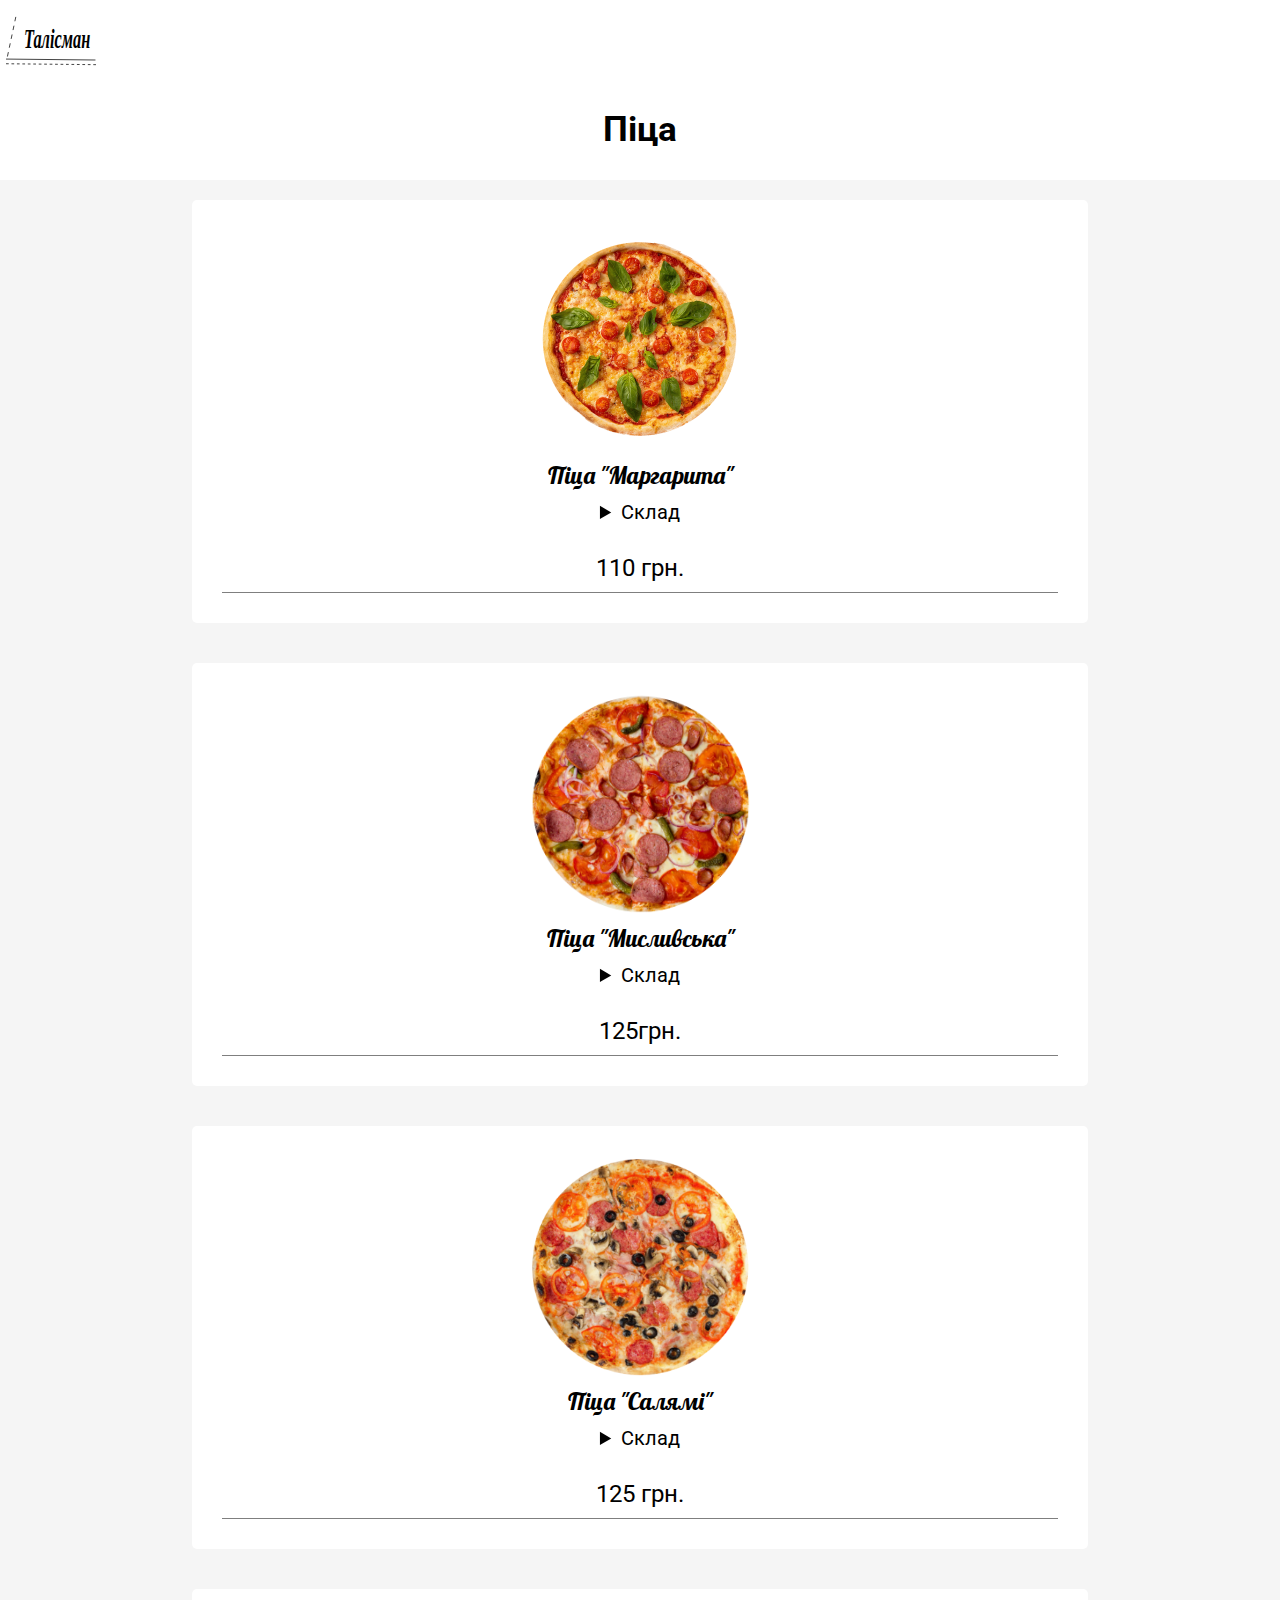
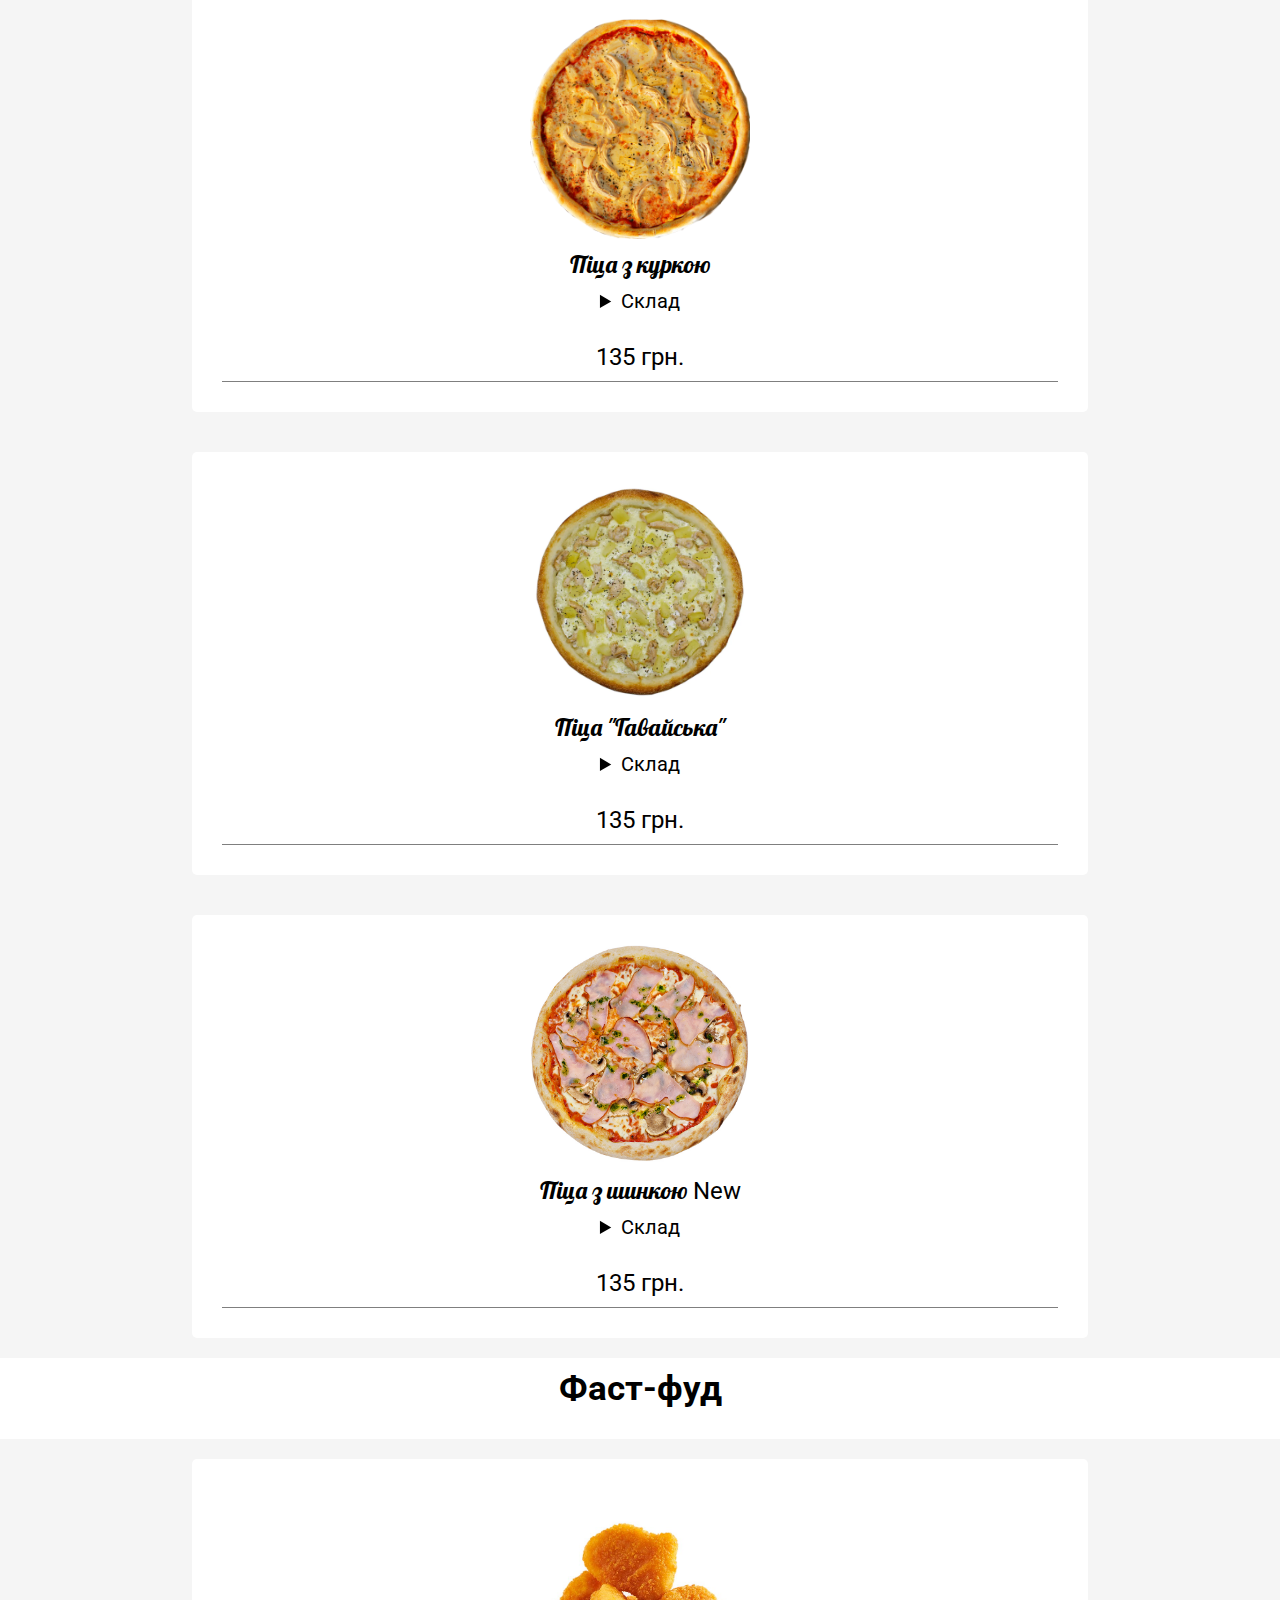
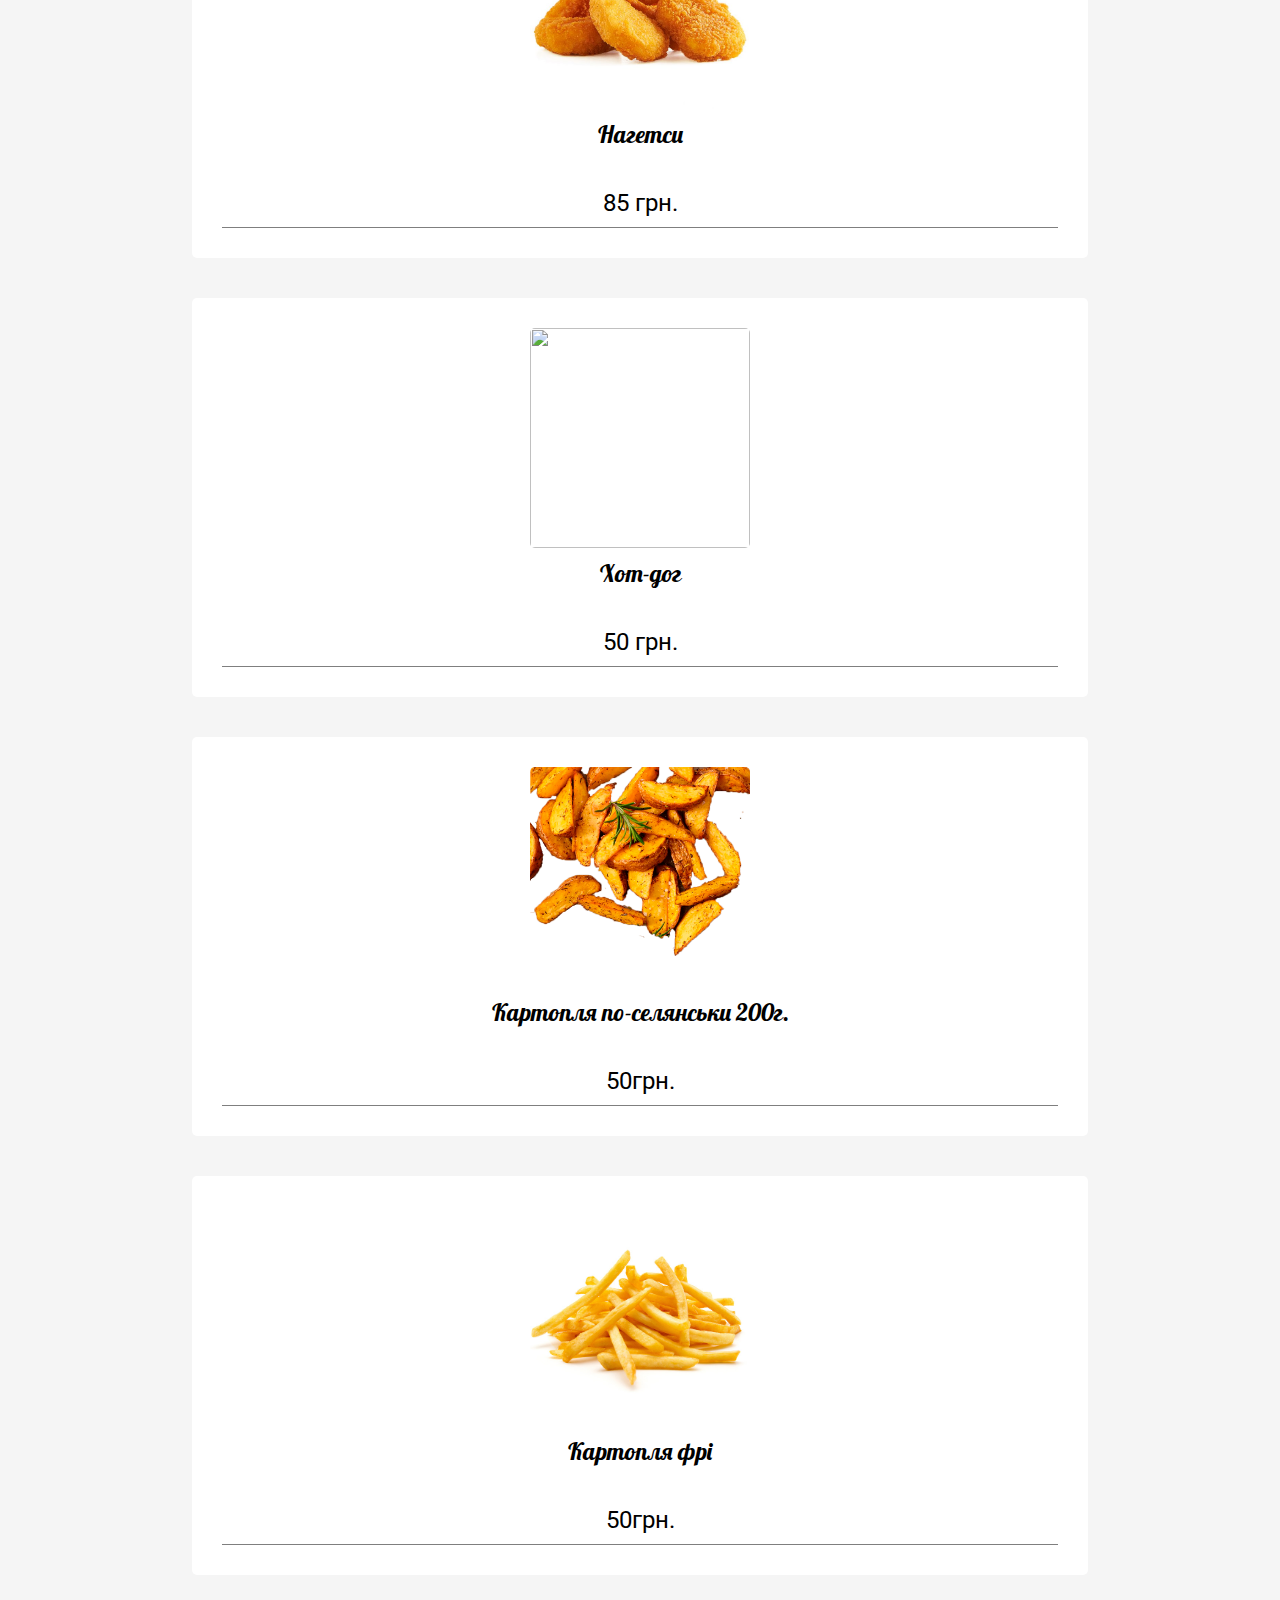
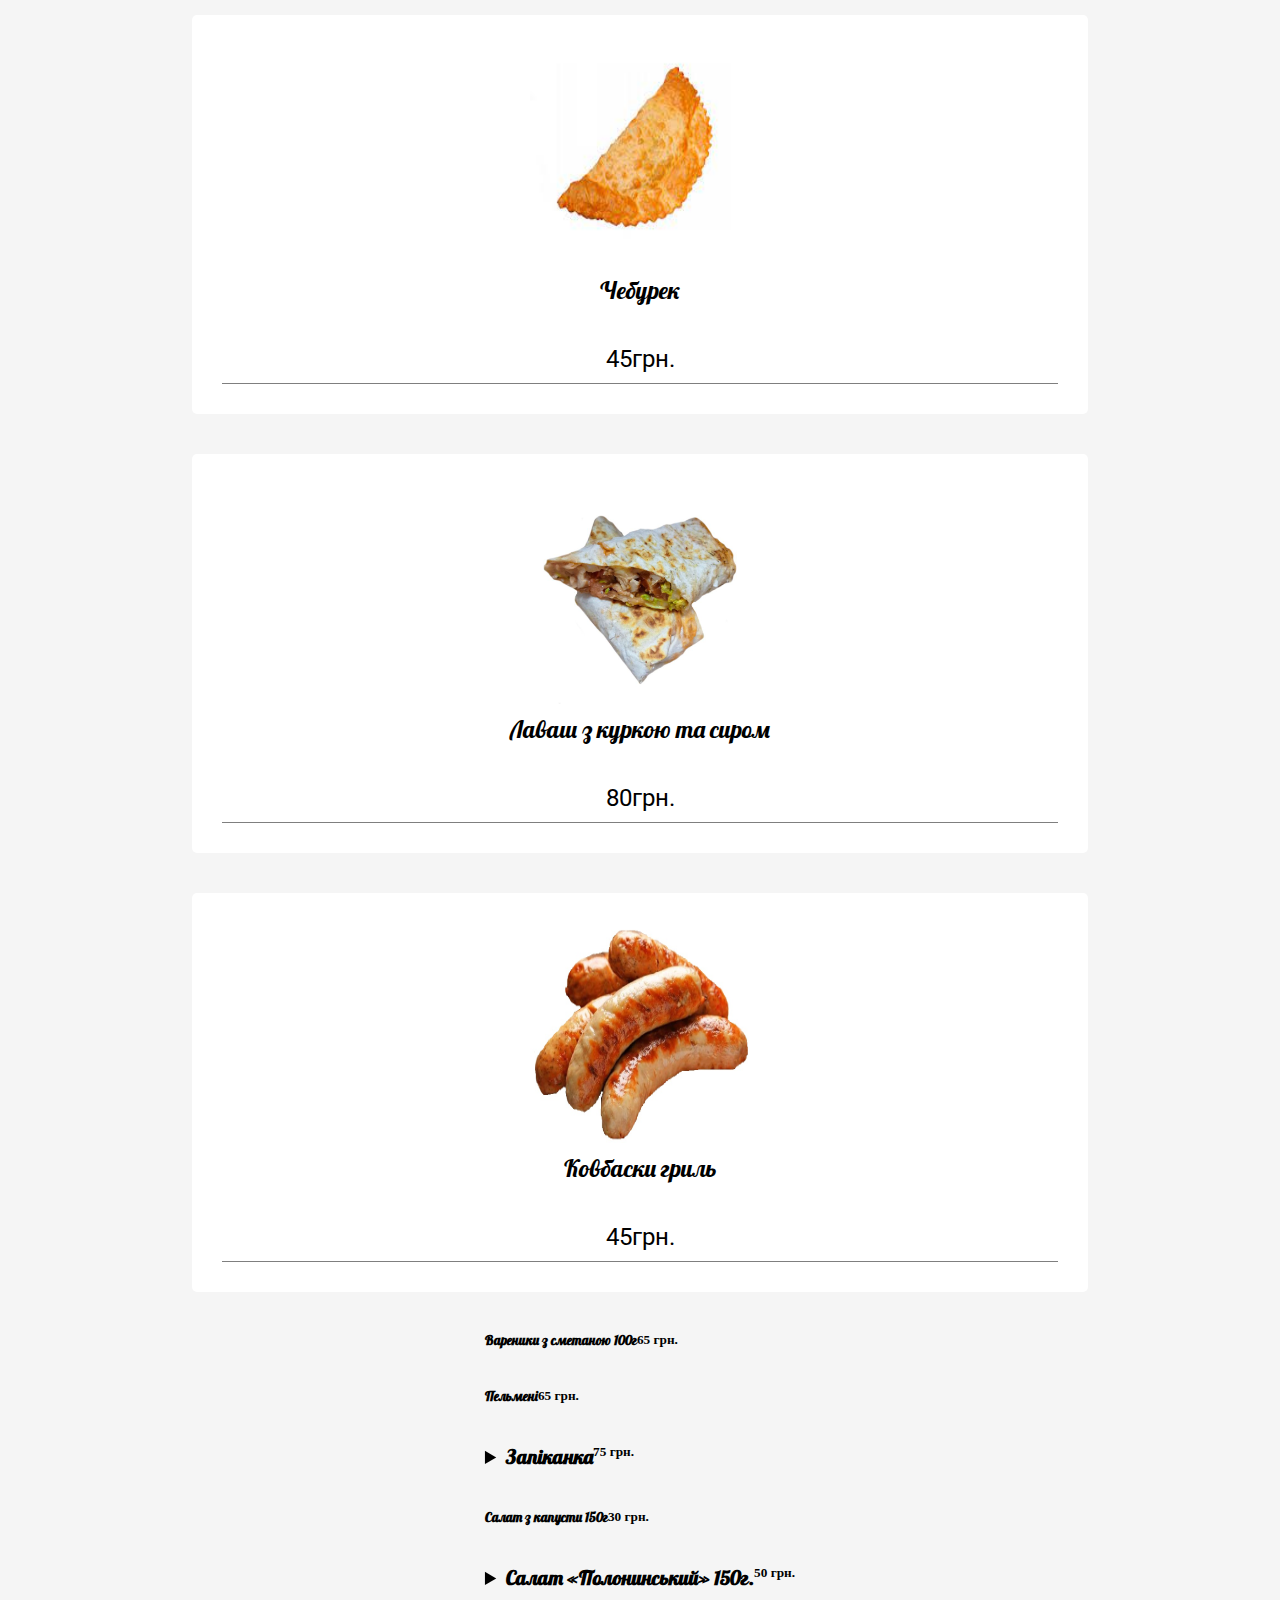
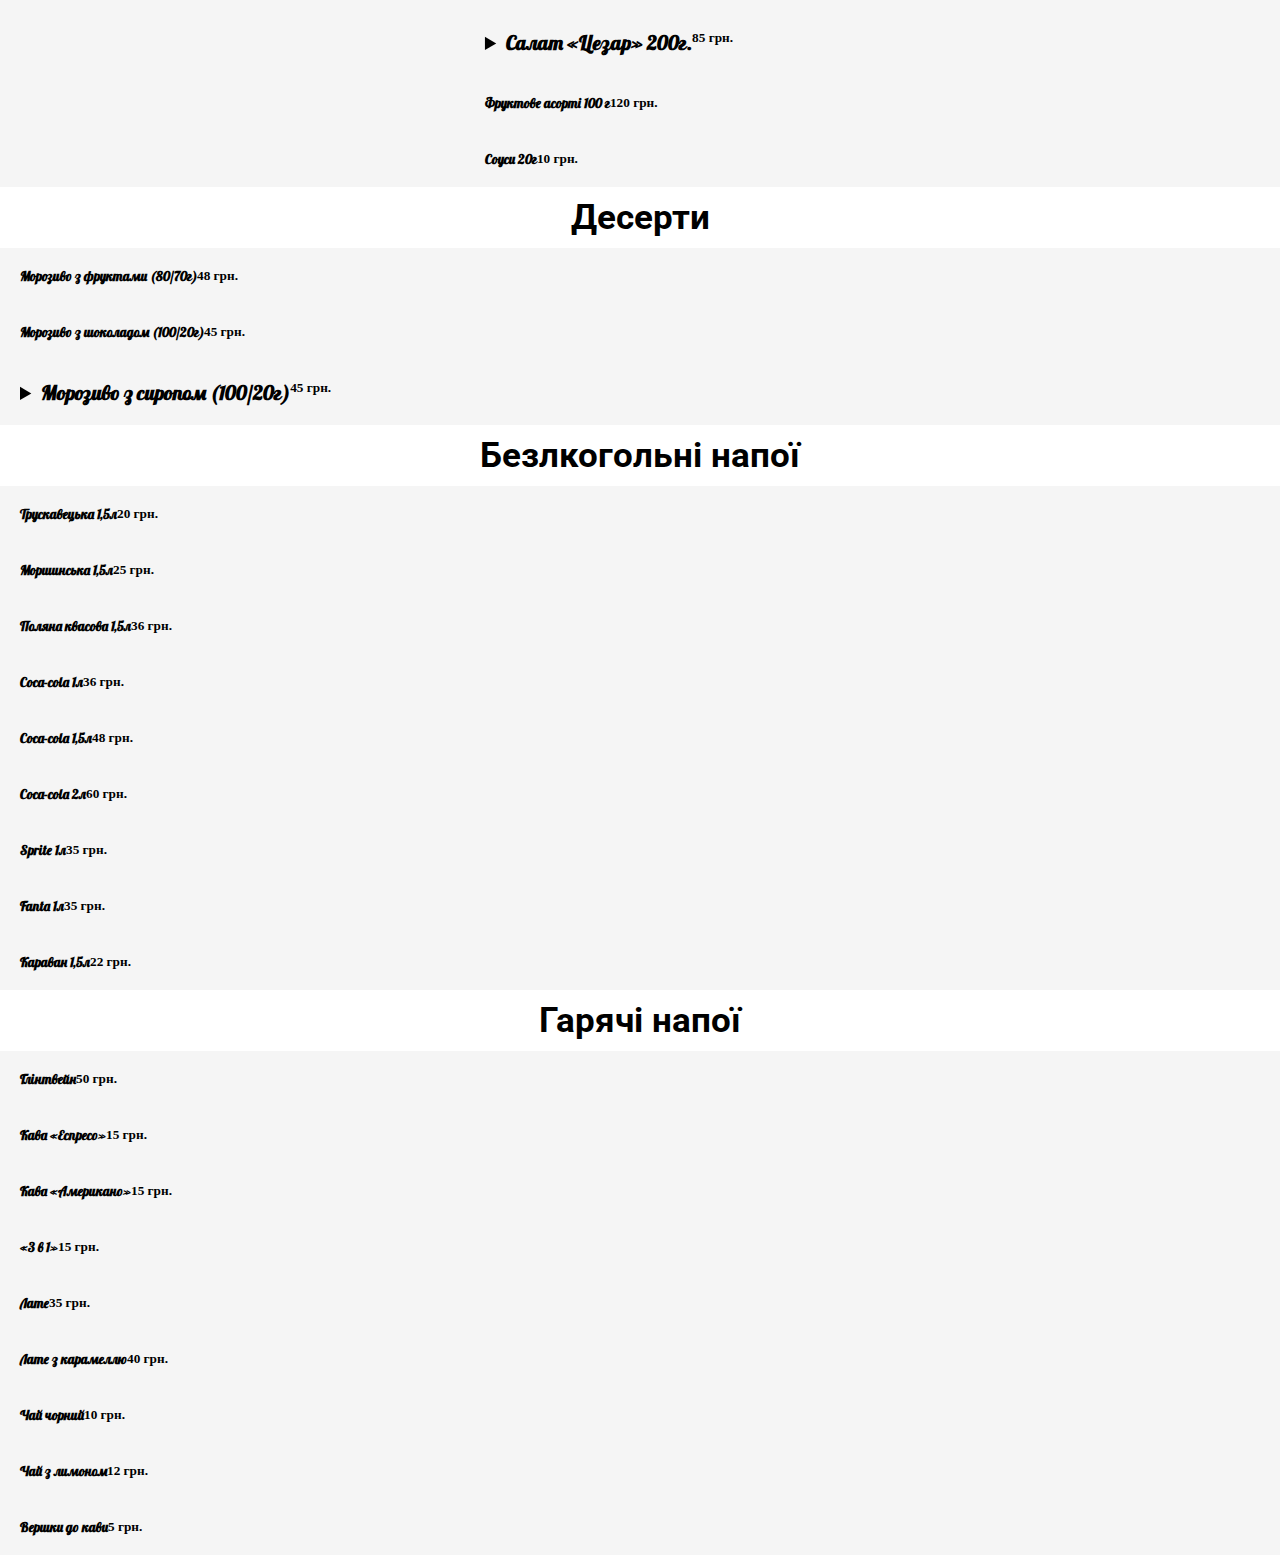
==== commit 5f7001c8: "added "New" badge" ====
--- a/index.html
+++ b/index.html
@@ -139,7 +139,7 @@
           </div>
           <div class="item">
             <img src="sources/pizza6.jpeg" alt="">
-            <p class="name">Піца з шинкою</p>
+            <p class="name">Піца з шинкою <span class="badge rounded-pill bg-warning text-light">New</span></p>
             <details>
               <summary>Склад</summary>
               <p>Вершкова основа, шинка, ананас, гриби, оливки, моцарелла</p>
--- a/css/style.css
+++ b/css/style.css
@@ -219,6 +219,10 @@
   .item-name{
     font-family: Lobster;
   }
+  .badge{
+    font-family: Roboto;
+
+  }
 
 @media(max-width: 992px){
     .list{
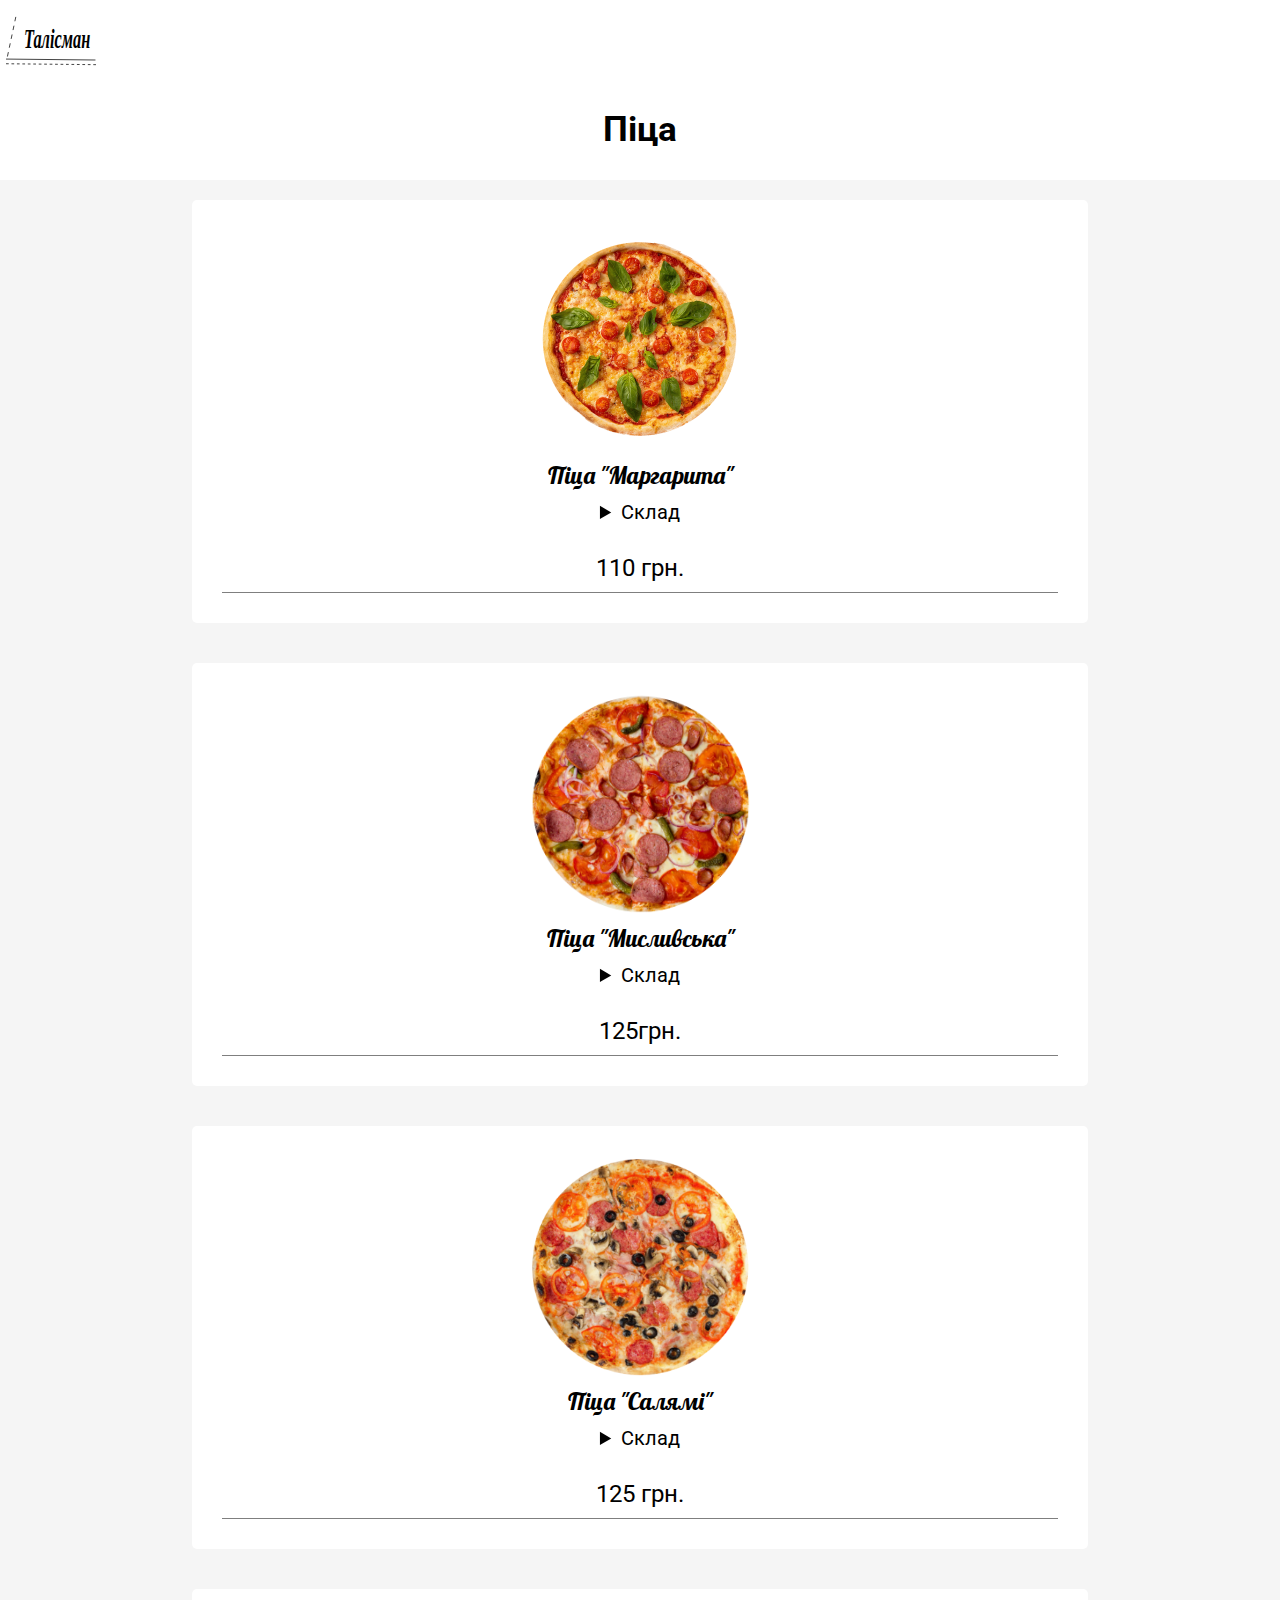
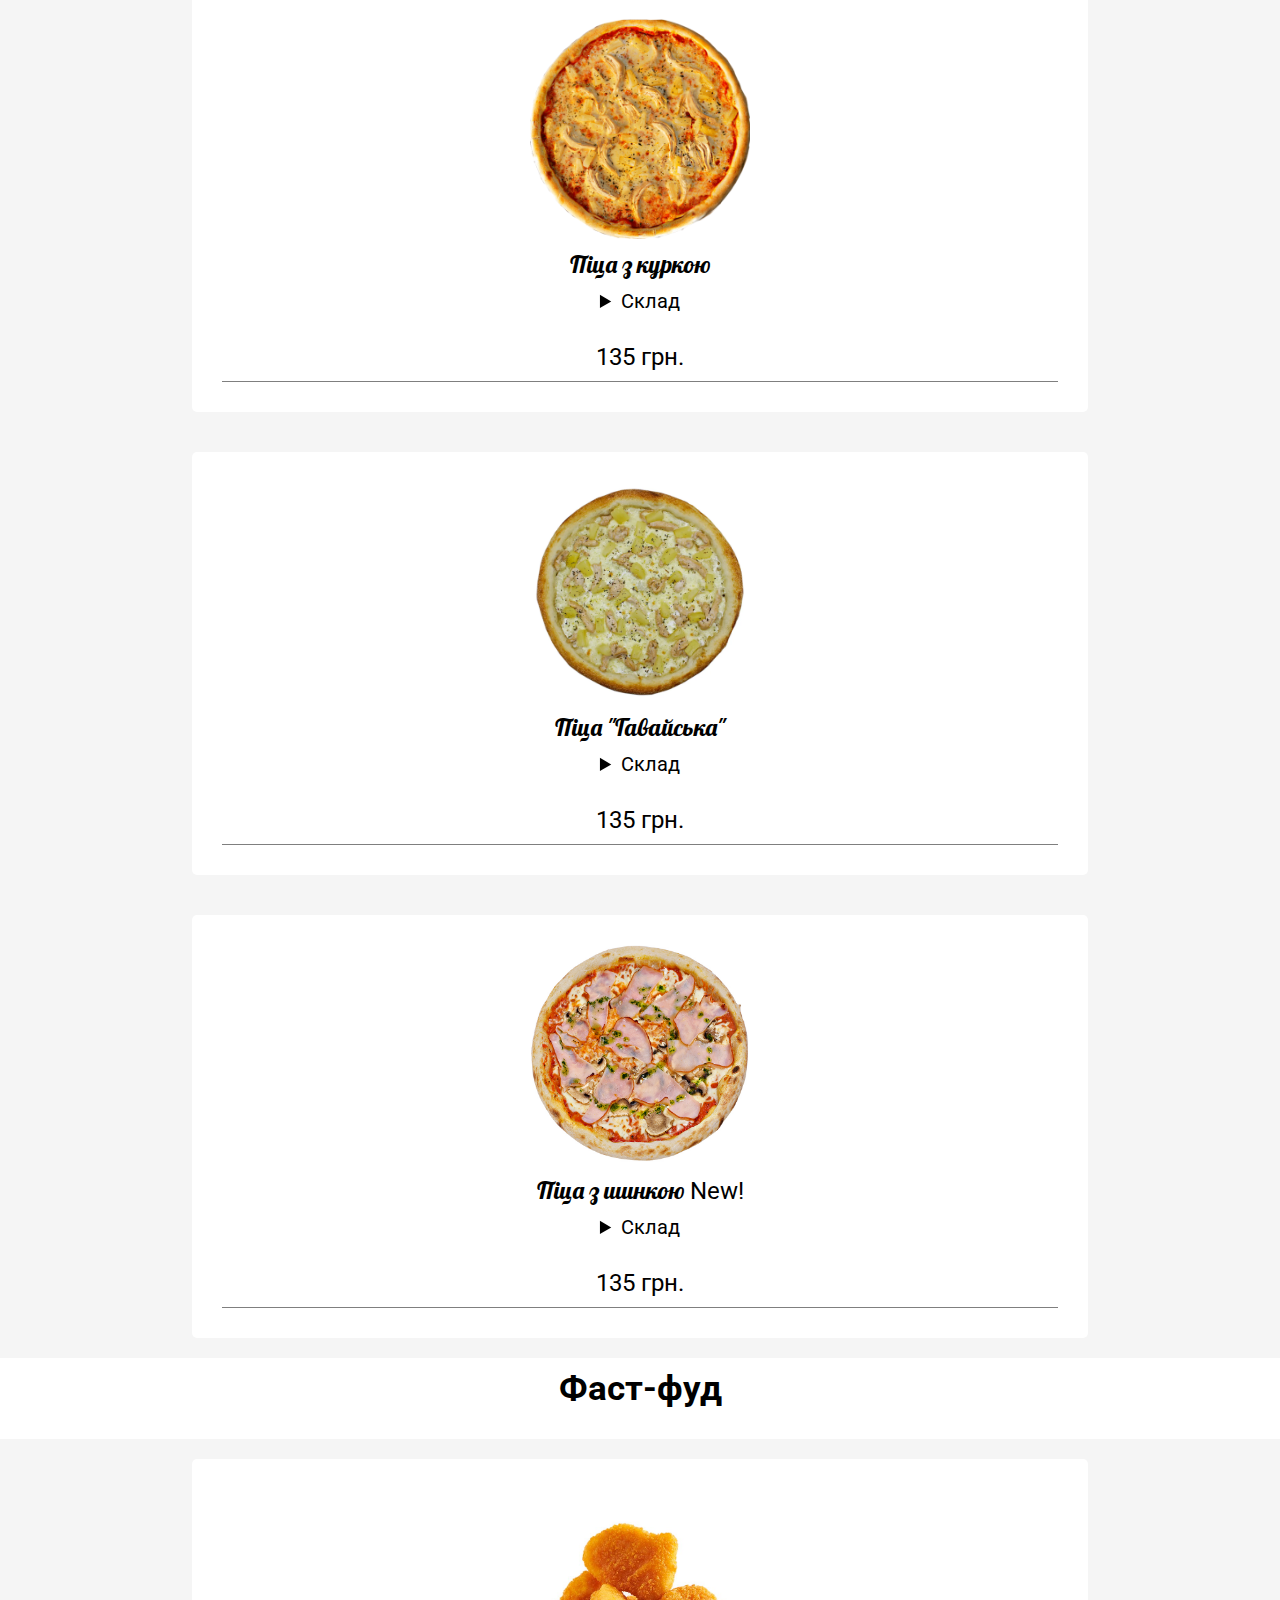
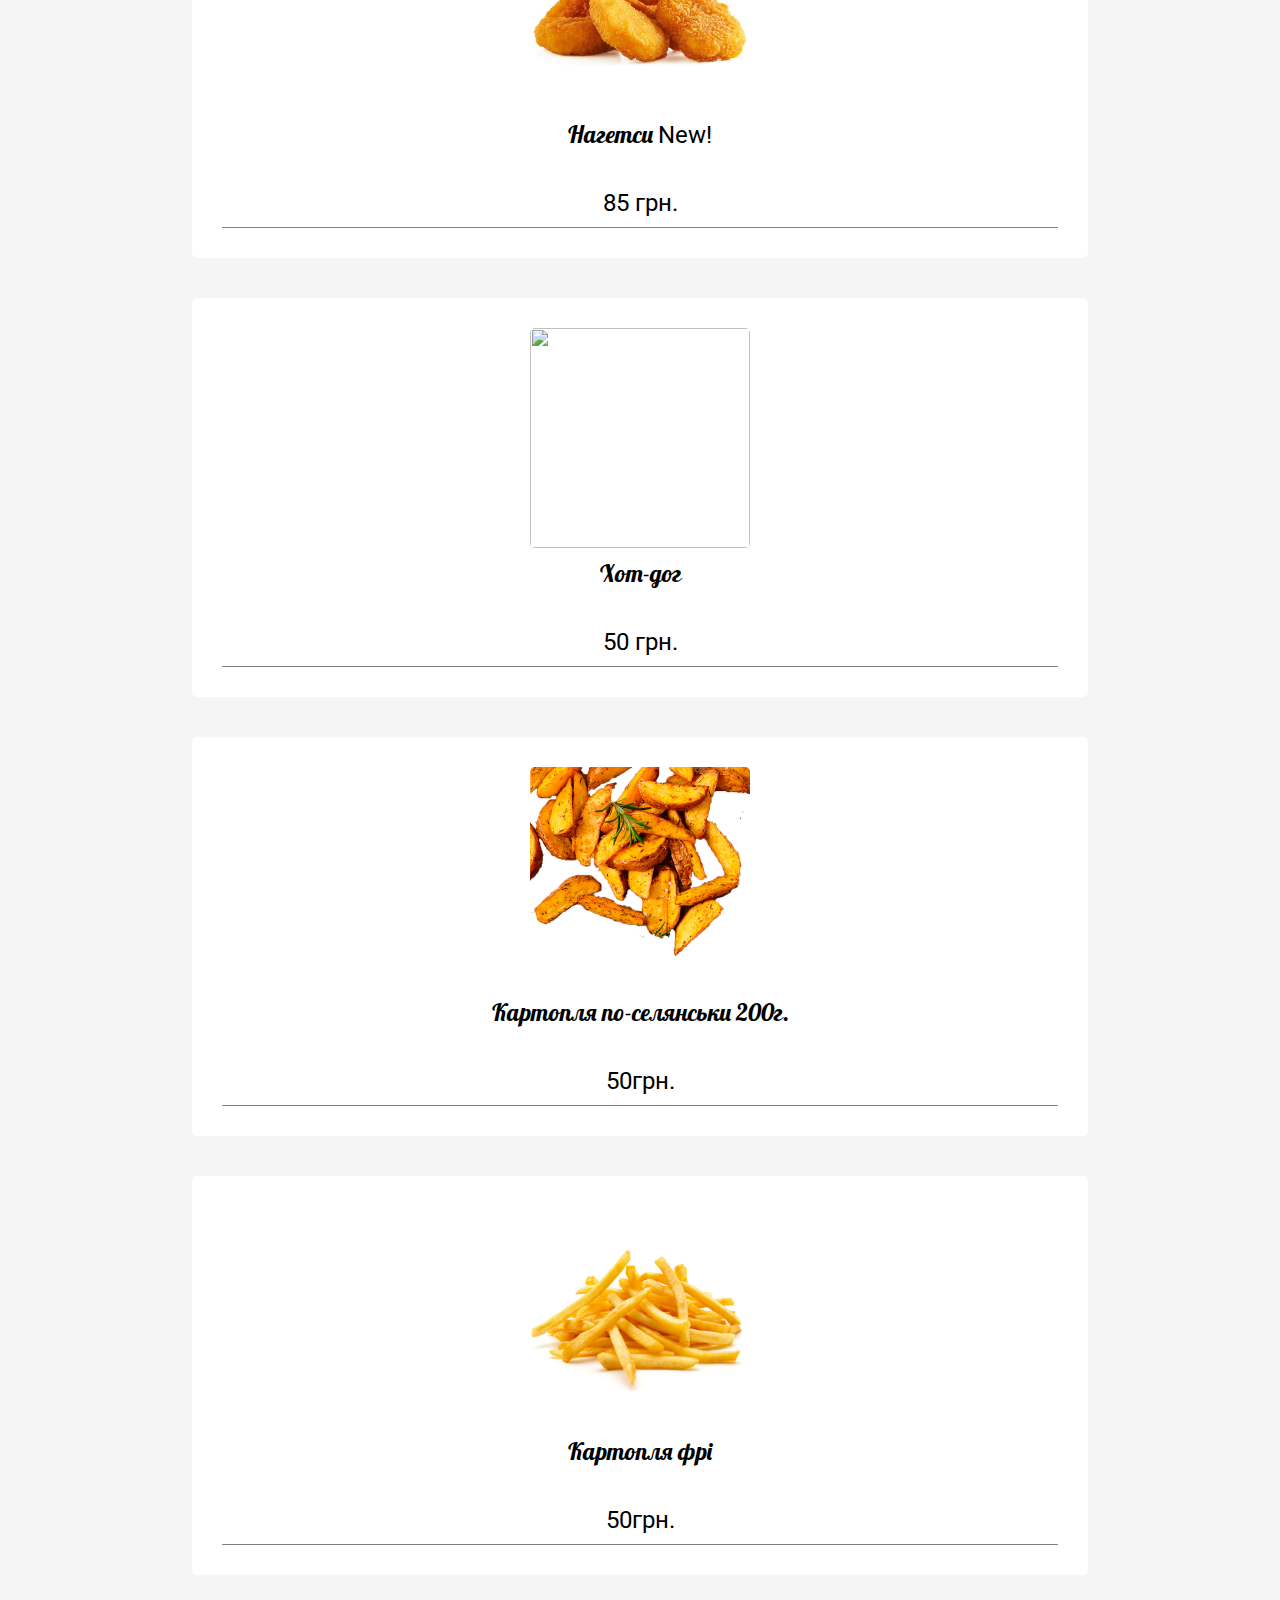
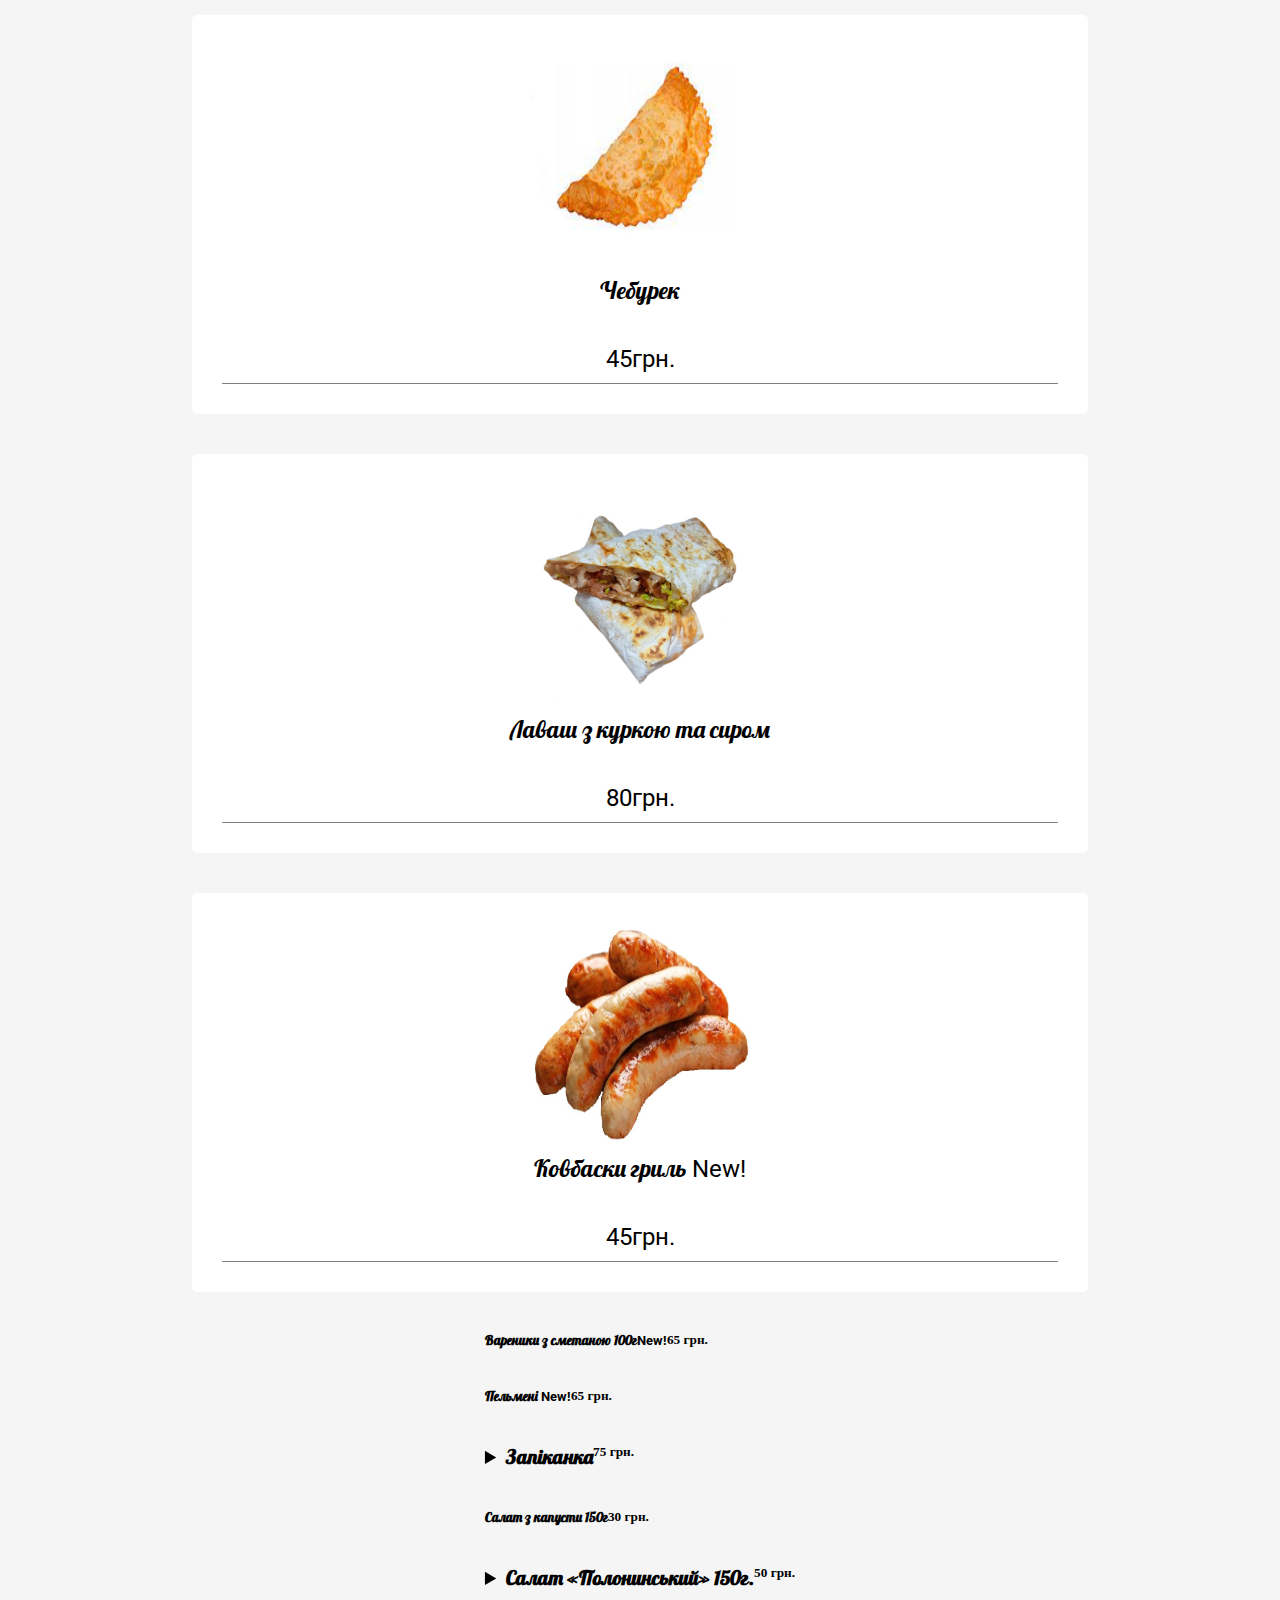
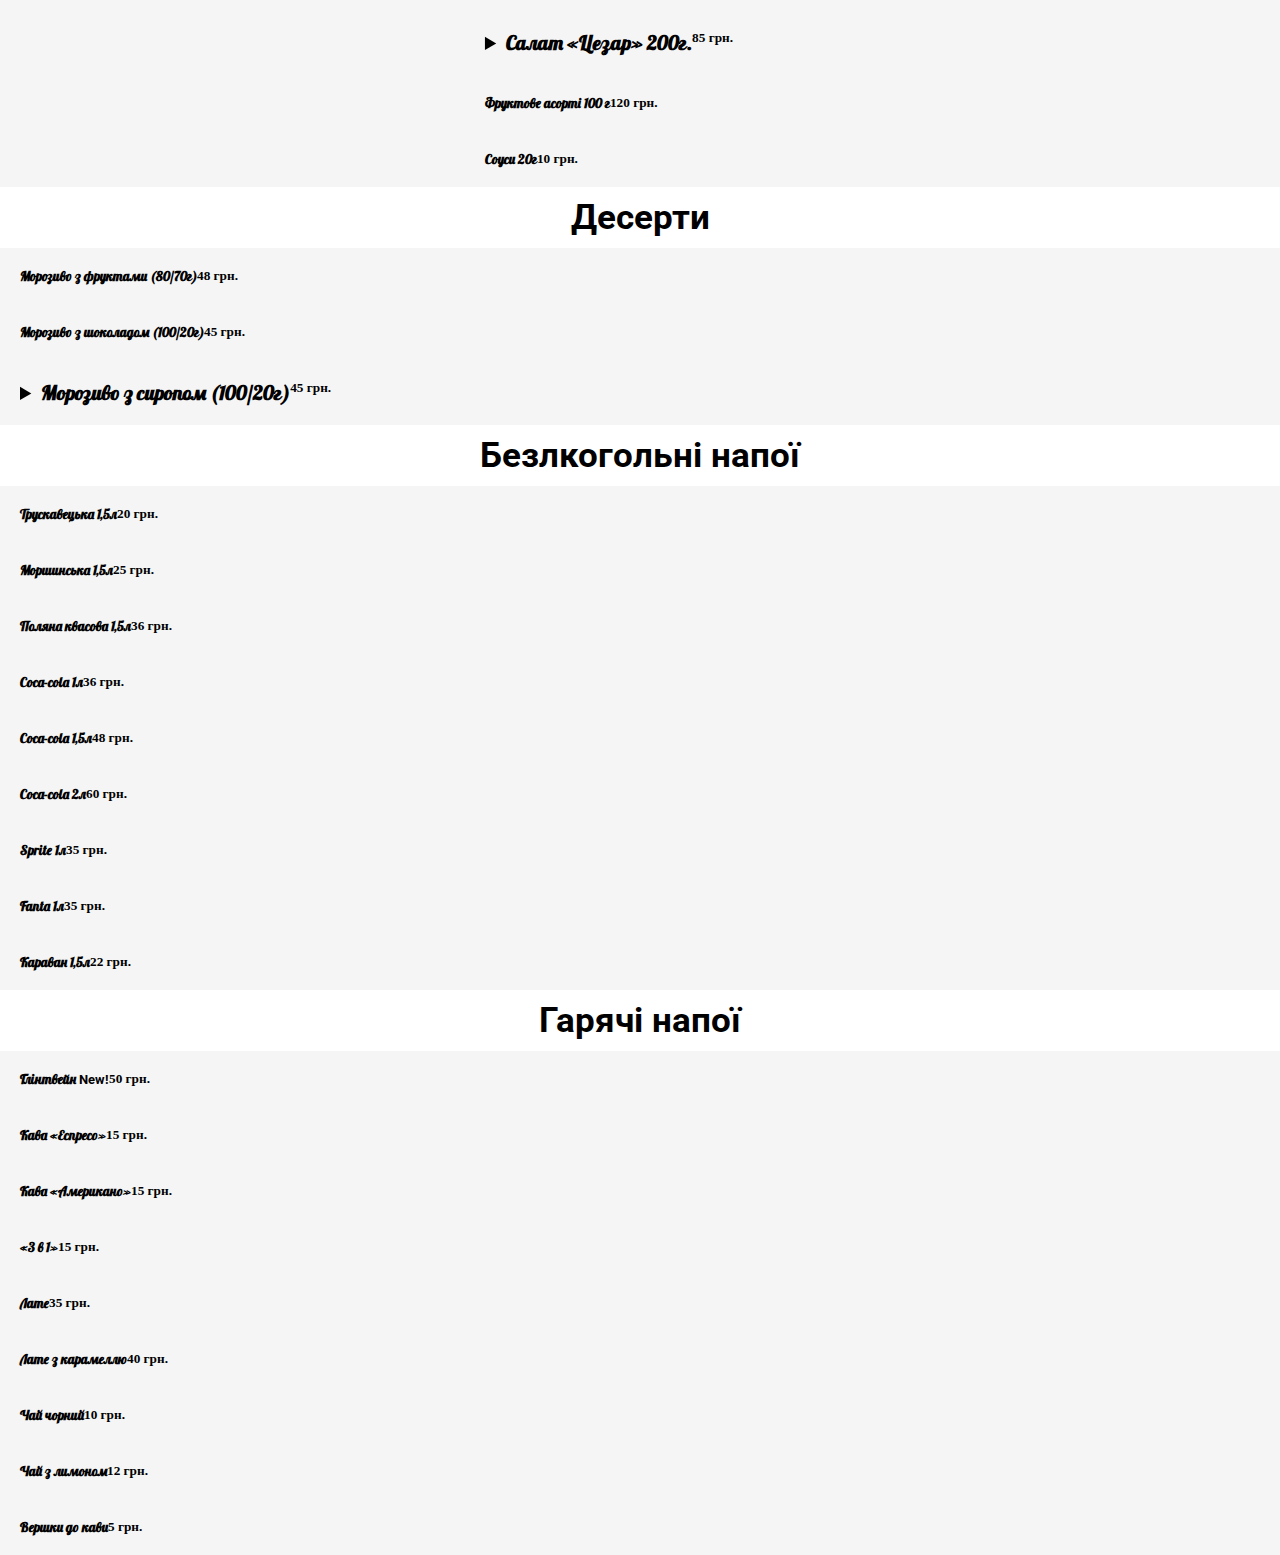
==== commit a9c49751: "Added "New" badge, ready to work" ====
--- a/index.html
+++ b/index.html
@@ -139,7 +139,7 @@
           </div>
           <div class="item">
             <img src="sources/pizza6.jpeg" alt="">
-            <p class="name">Піца з шинкою <span class="badge rounded-pill bg-warning text-light">New</span></p>
+            <p class="name">Піца з шинкою <span class="badge rounded-pill bg-warning text-light">New!</span></p>
             <details>
               <summary>Склад</summary>
               <p>Вершкова основа, шинка, ананас, гриби, оливки, моцарелла</p>
@@ -155,7 +155,7 @@
         <div class="list">
           <div class="item">
             <img src="sources/nuggets.jpg" alt="">
-            <p class="name">Нагетси</p>
+            <p class="name">Нагетси <span class="badge rounded-pill bg-warning text-light">New!</span></p>
             <div class="buy-item">
               <span class="price">85 грн.</span>
             </div>
@@ -197,7 +197,7 @@
           </div>
           <div class="item">
             <img src="sources/grill.jpg" alt="">
-            <p class="name">Ковбаски гриль</p>
+            <p class="name">Ковбаски гриль <span class="badge rounded-pill bg-warning text-light">New!</span></p>
             <div class="buy-item">
               <span class="price">45грн.</span>
             </div>
@@ -205,7 +205,7 @@
           <div class="container text-center">
             <div class="row food-item">
               <div class="col item-name">
-                <h5>Вареники з сметаною 100г</h5>
+                <h5>Вареники з сметаною 100г<span class="badge rounded-pill bg-warning text-light">New!</span></h5>
               </div>
               <div class="col item-price">
                 <h5>65 грн.</h5>
@@ -213,7 +213,7 @@
             </div>
             <div class="row food-item">
               <div class="col item-name">
-                <h5>Пельмені</h5>
+                <h5>Пельмені <span class="badge rounded-pill bg-warning text-light">New!</span></h5>
               </div>
               <div class="col item-price">
                 <h5>65 грн.</h5>
@@ -400,7 +400,7 @@
           <div class="container text-center">
             <div class="row drinks-item">
               <div class="col item-name">
-                <h5>Глінтвейн</h5>
+                <h5>Глінтвейн <span class="badge rounded-pill bg-warning text-light">New!</span></h5>
               </div>
               <div class="col item-price">
                 <h5>50 грн.</h5>
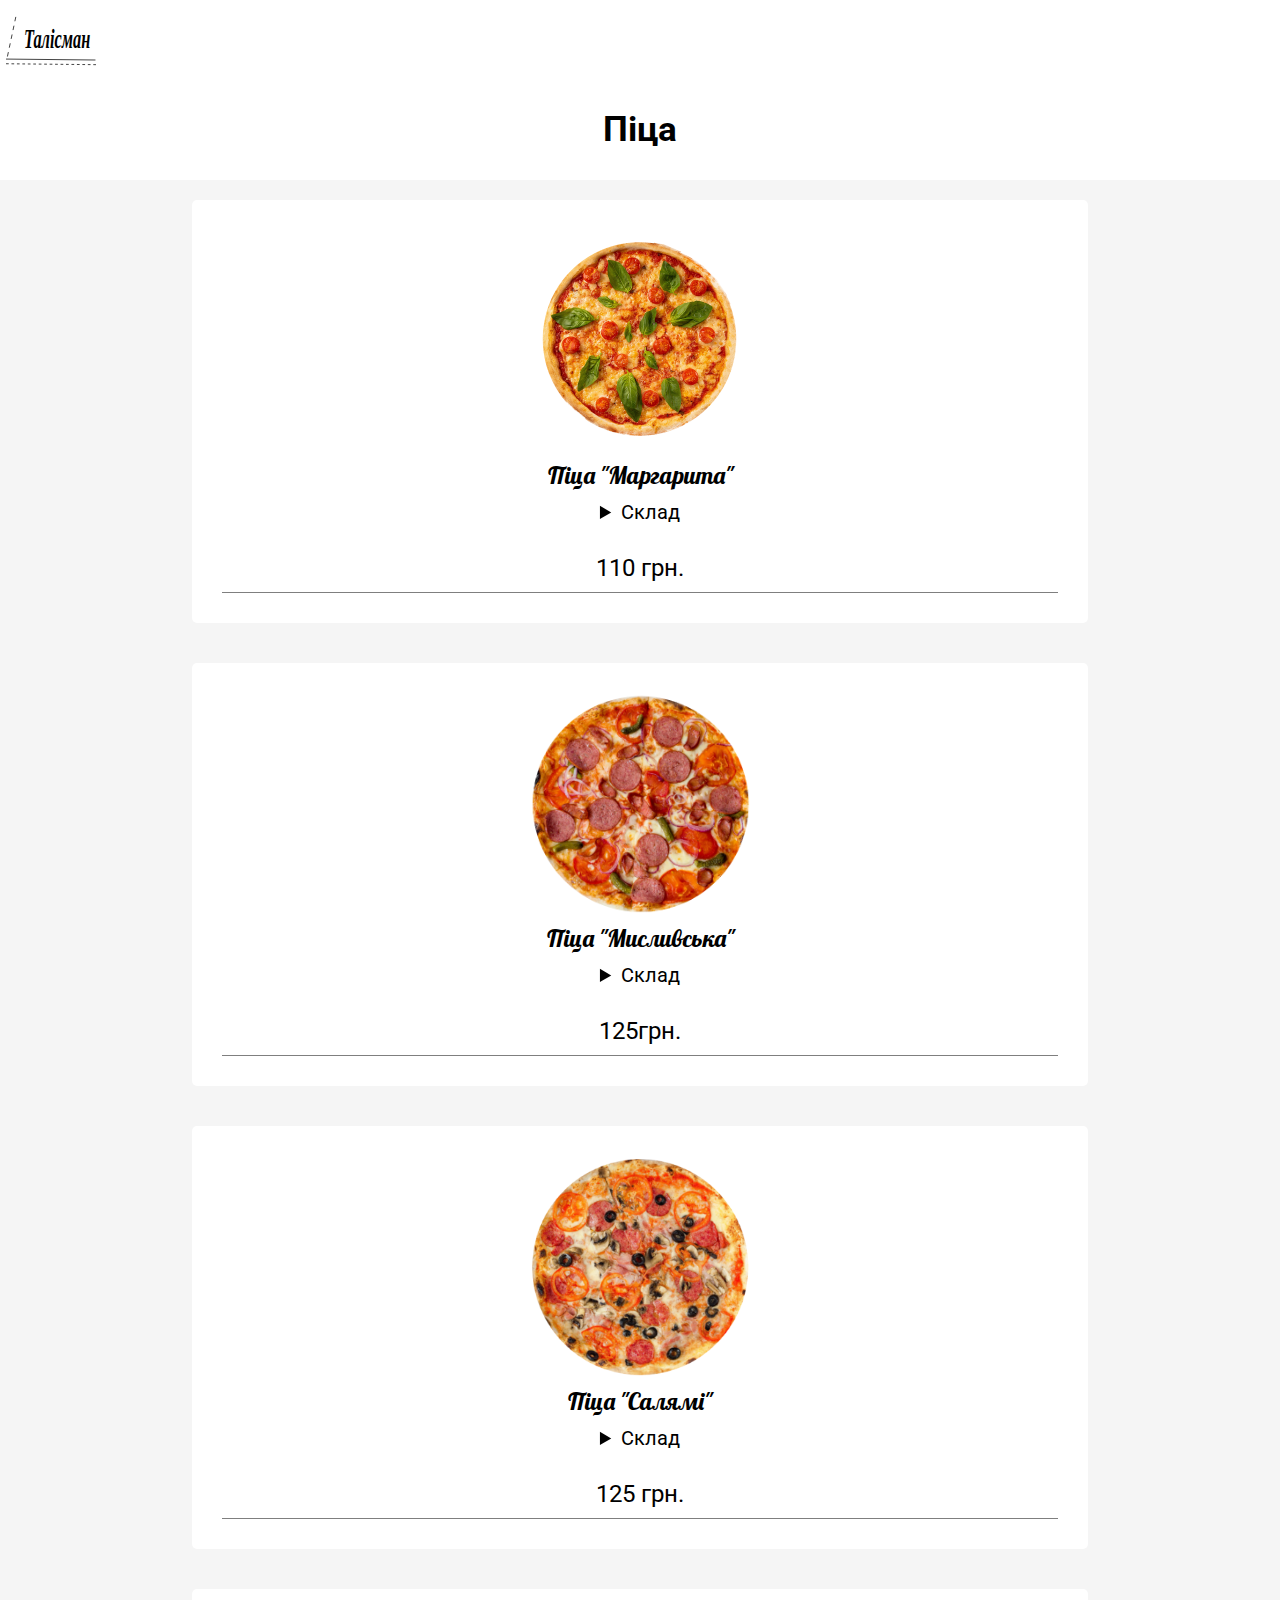
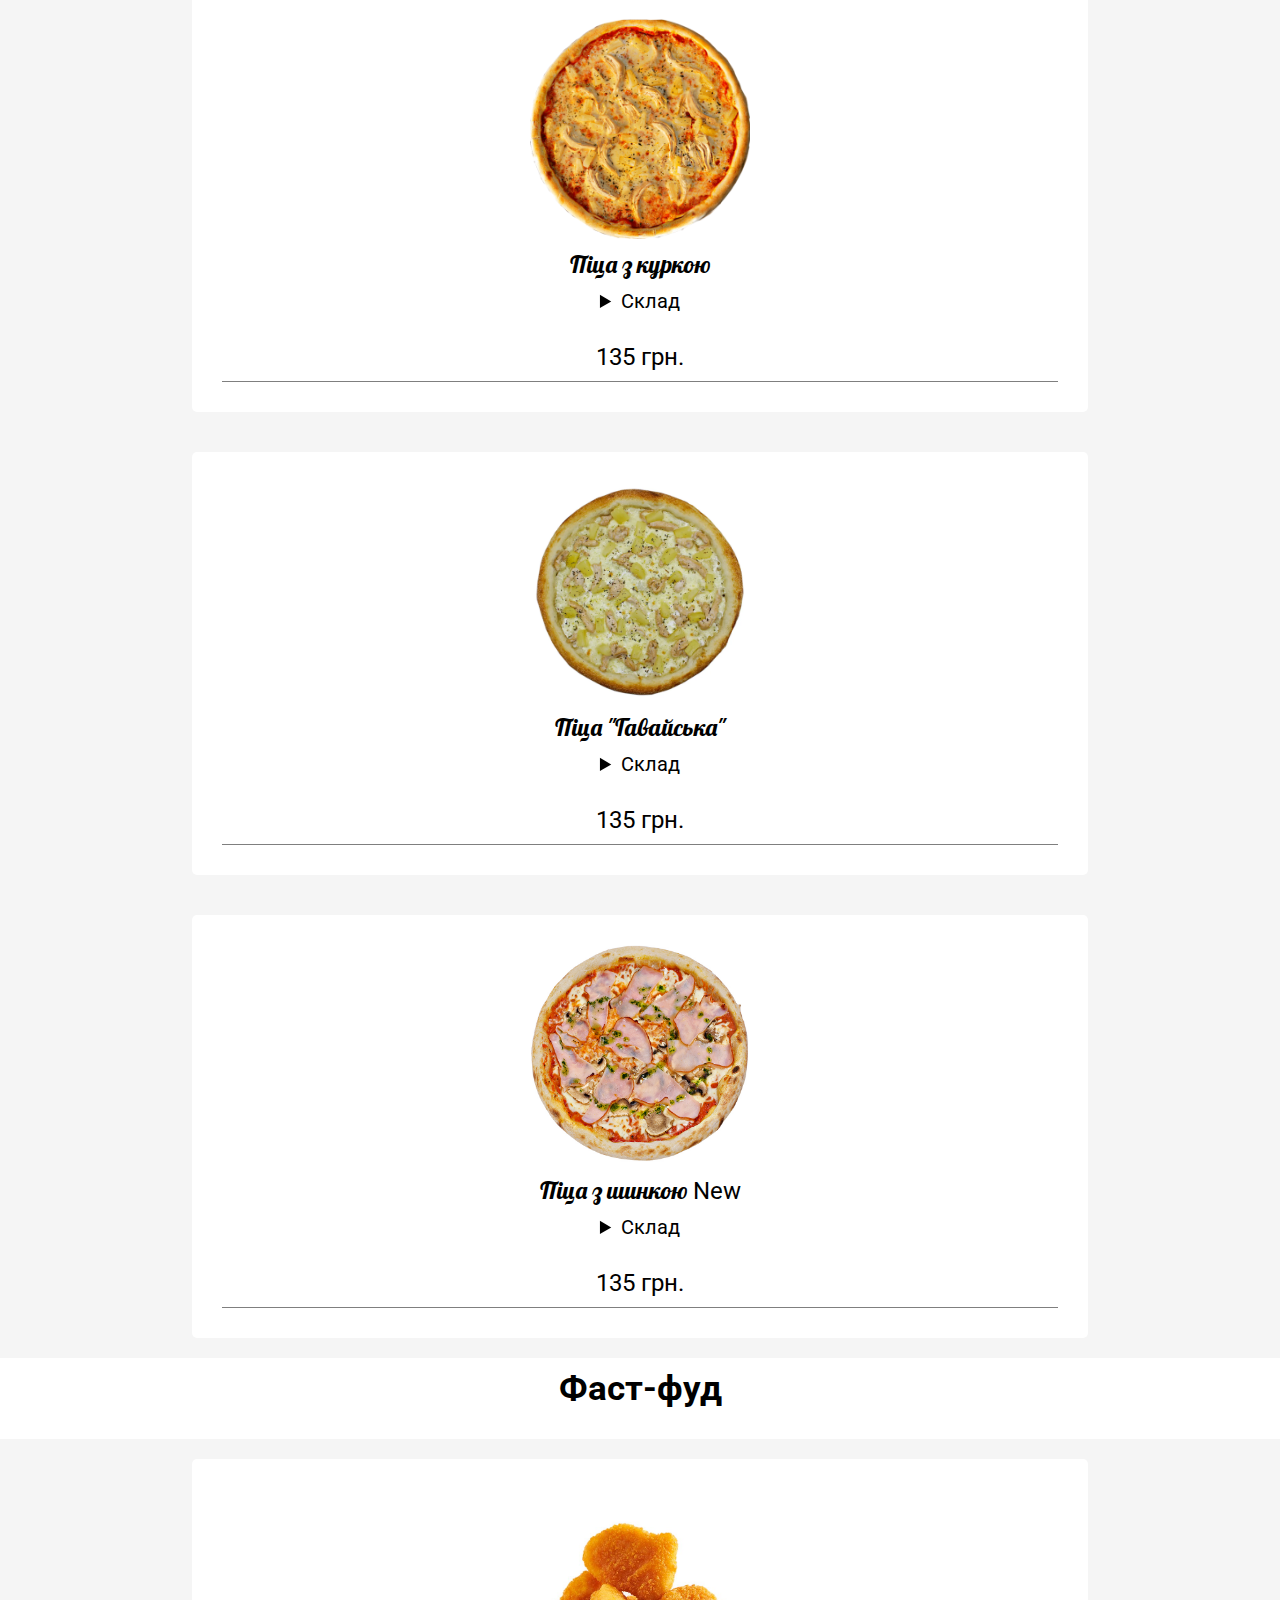
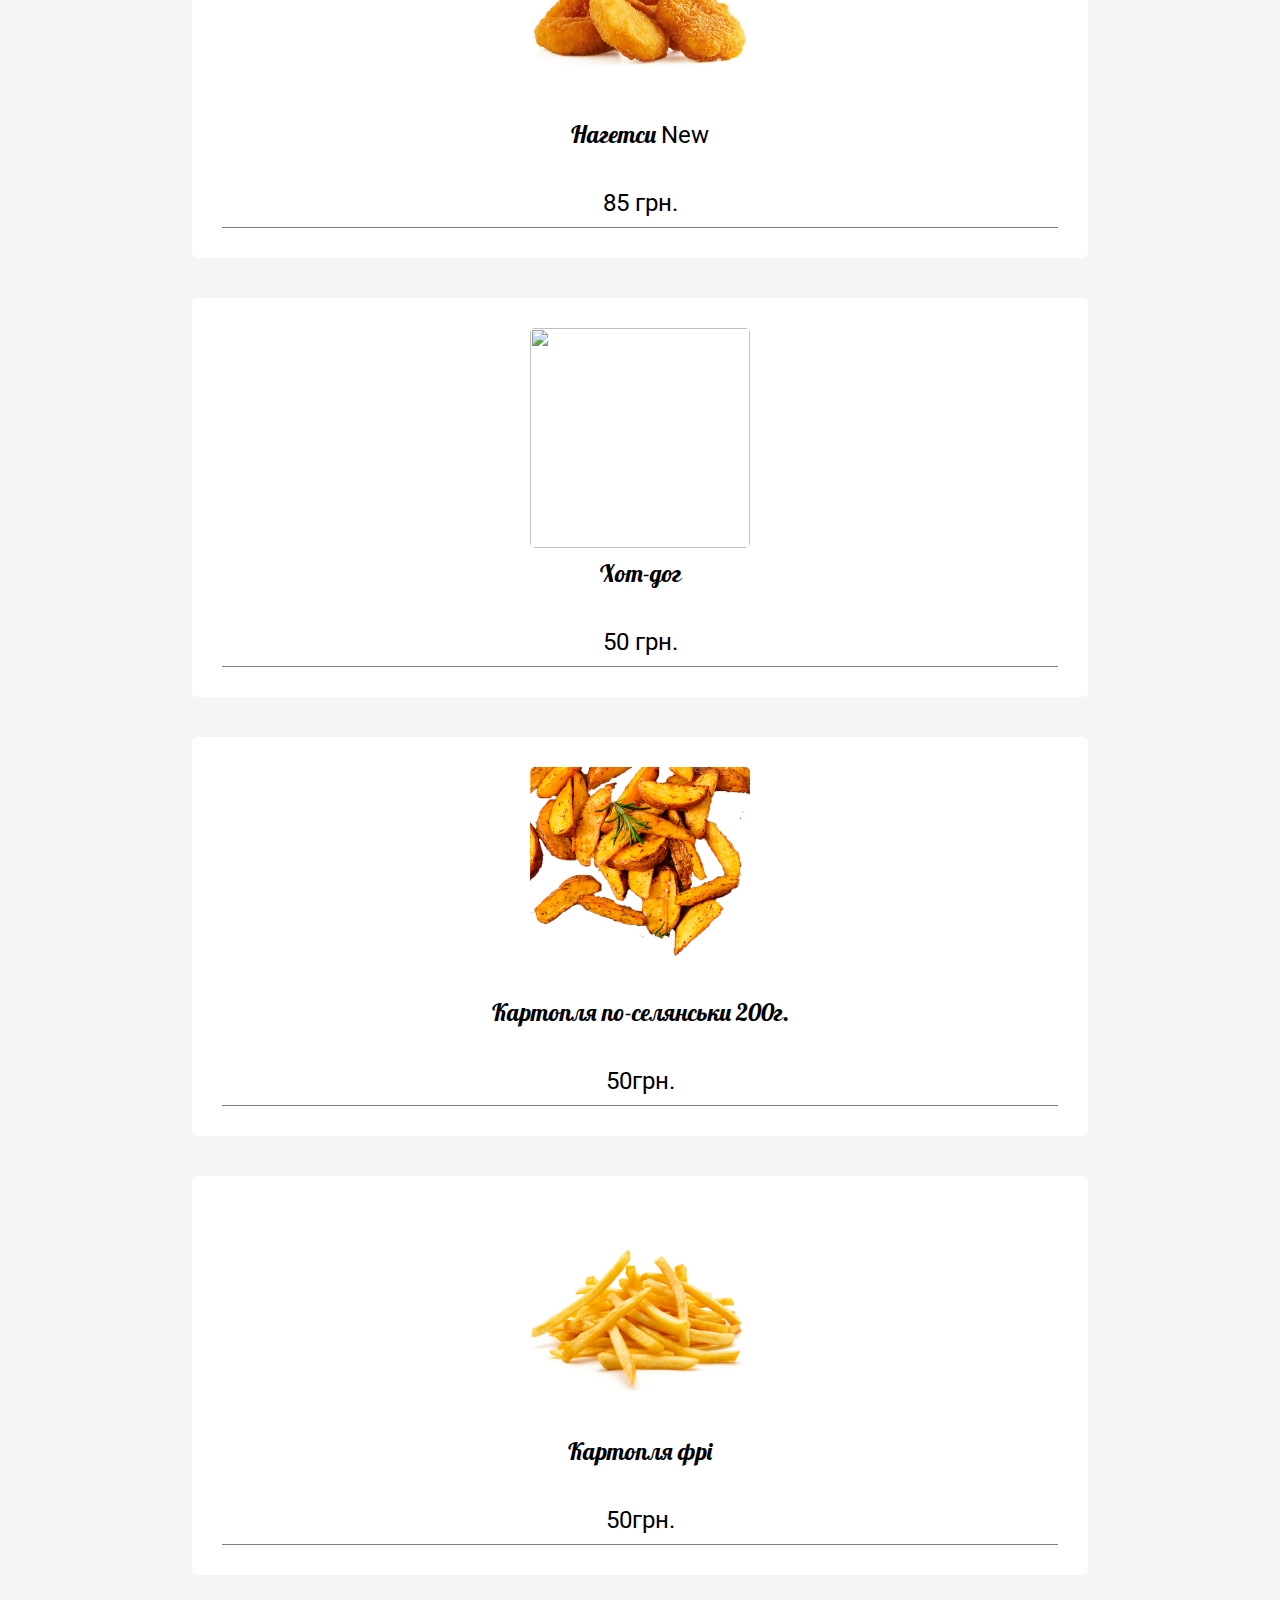
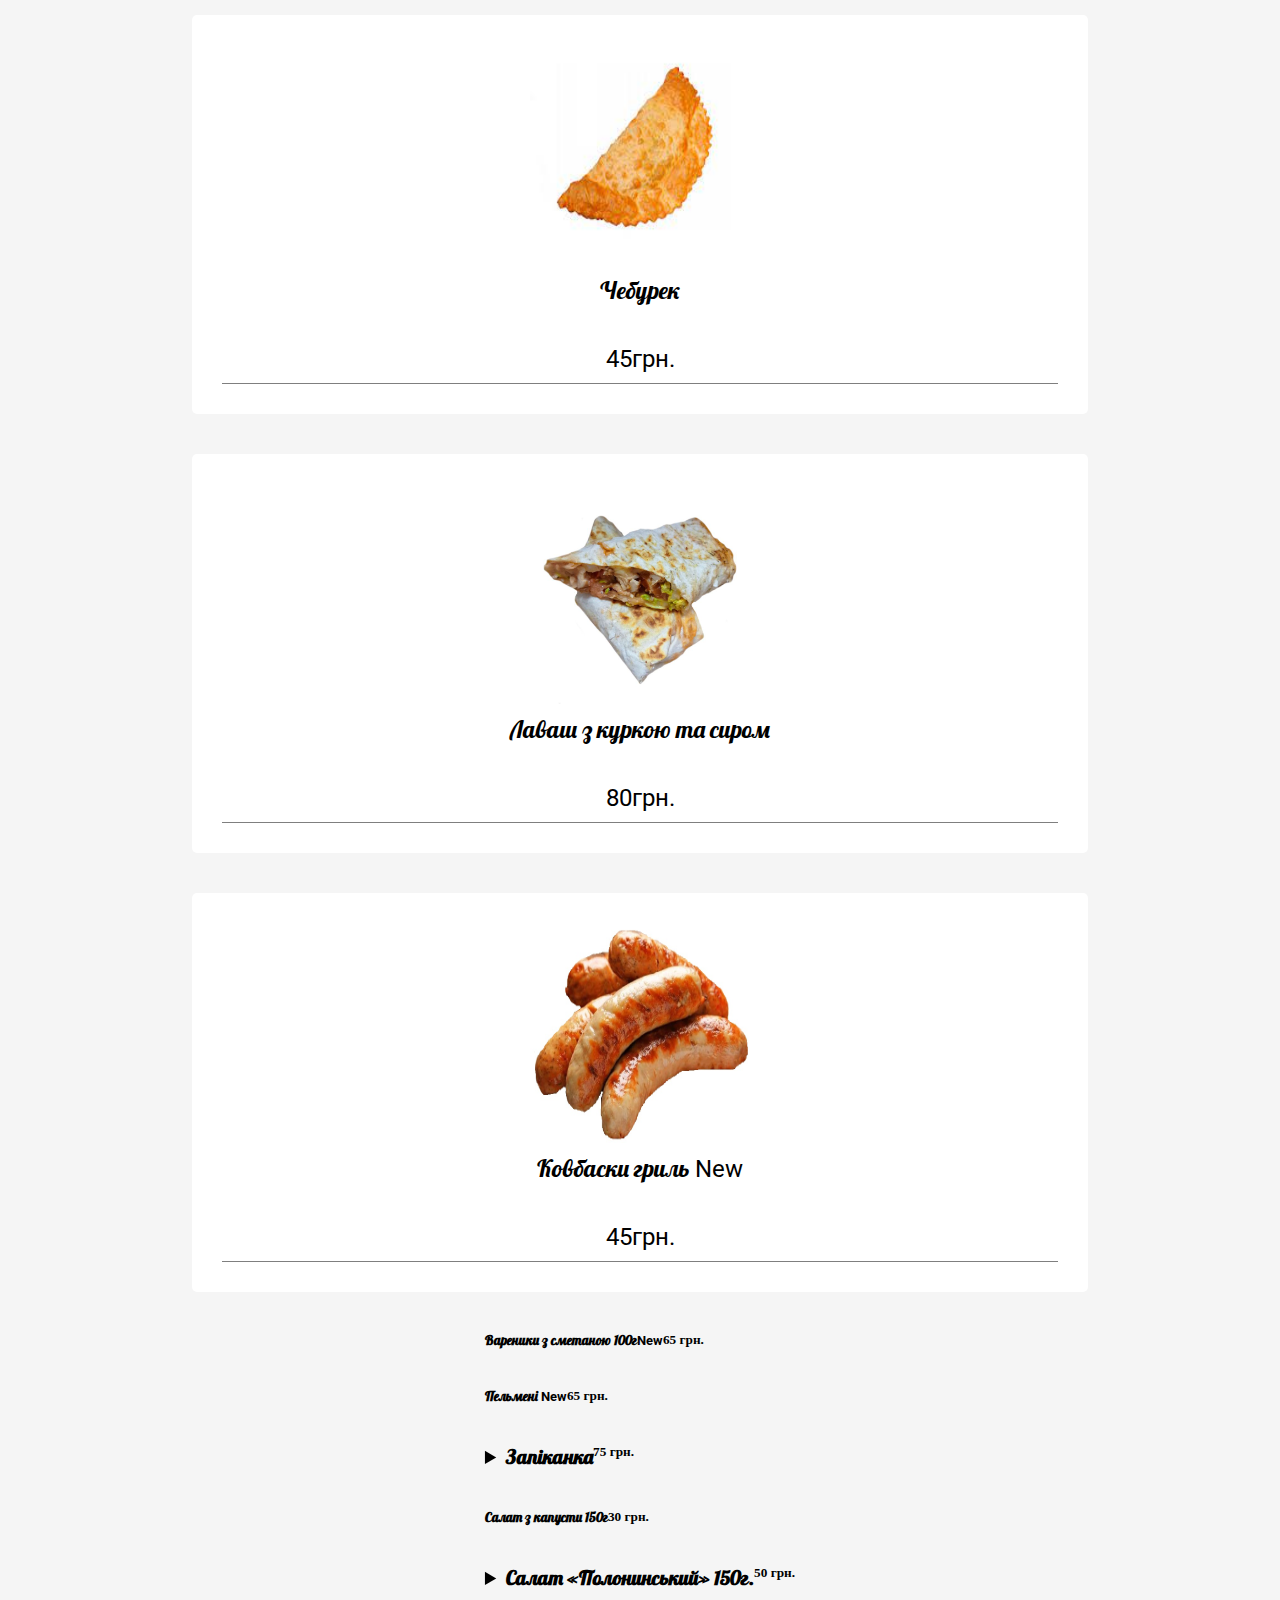
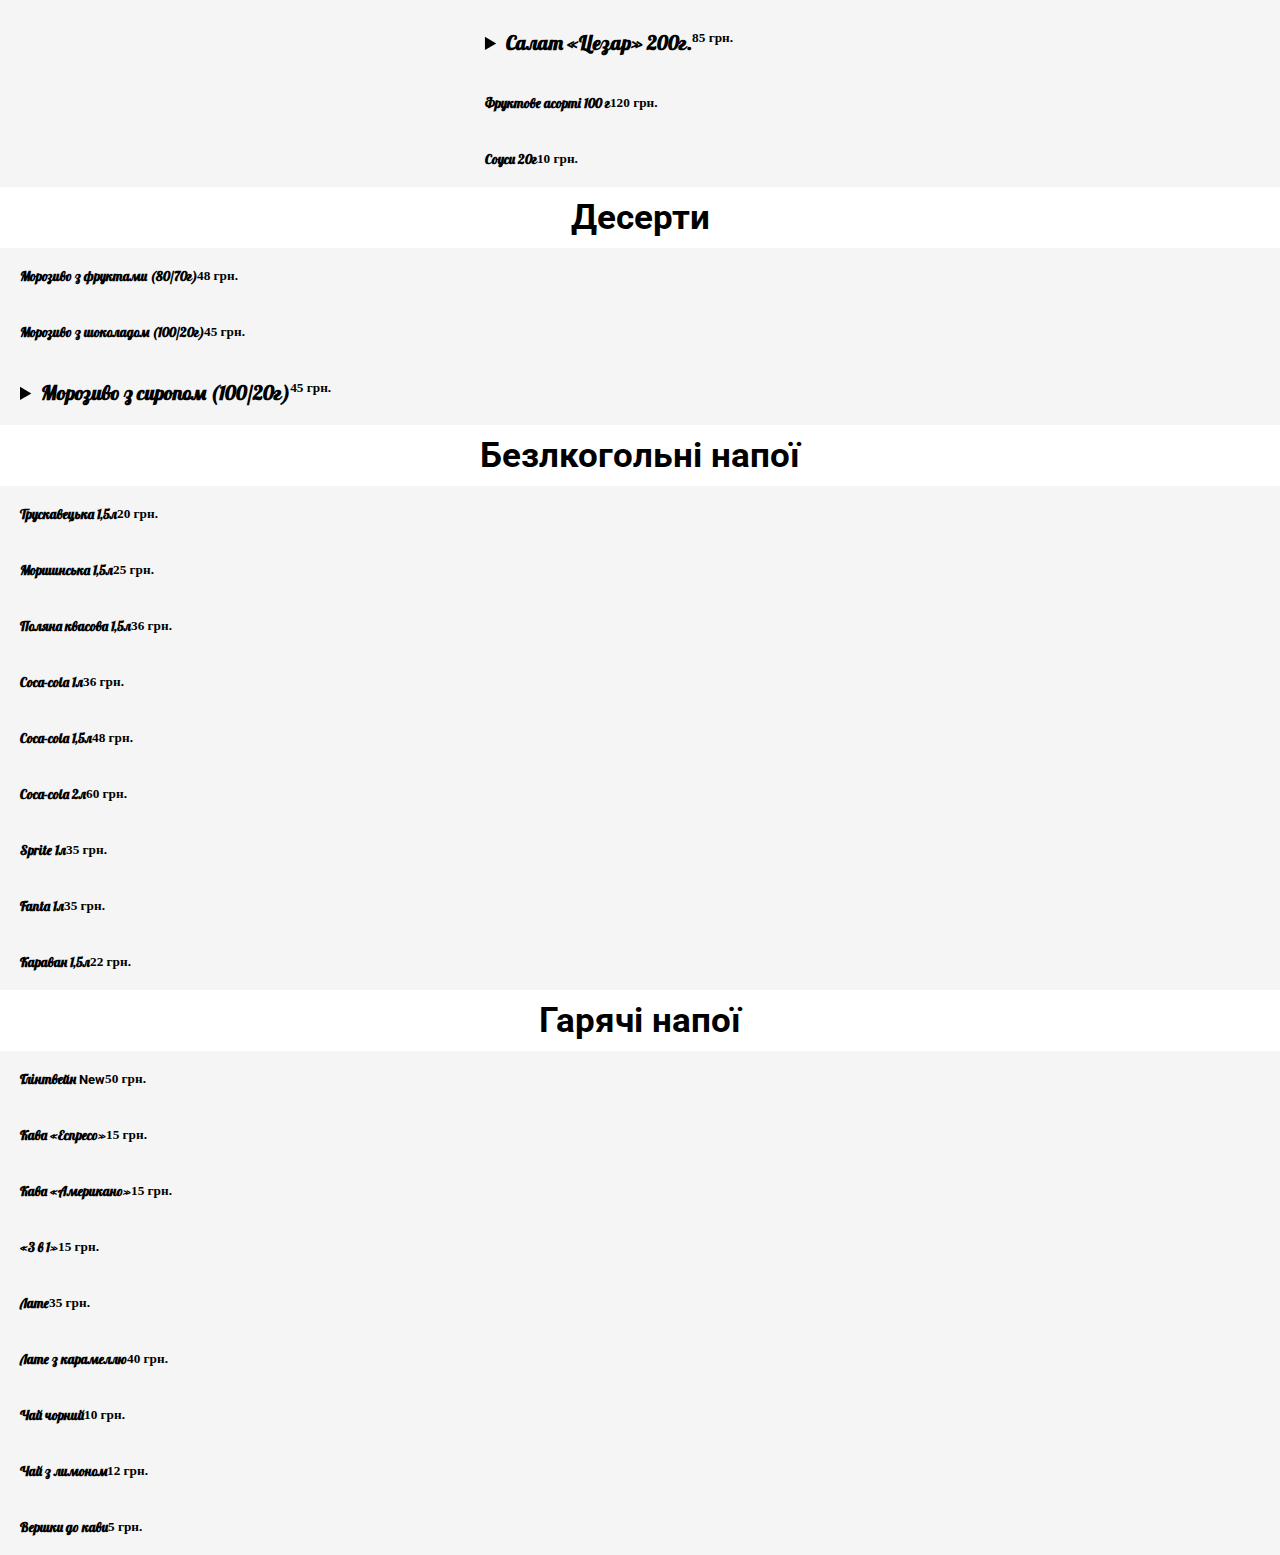
==== commit 2dff4aa5: "Update index.html" ====
--- a/index.html
+++ b/index.html
@@ -139,7 +139,7 @@
           </div>
           <div class="item">
             <img src="sources/pizza6.jpeg" alt="">
-            <p class="name">Піца з шинкою <span class="badge rounded-pill bg-warning text-light">New!</span></p>
+            <p class="name">Піца з шинкою <span class="badge rounded-pill bg-warning text-light">New</span></p>
             <details>
               <summary>Склад</summary>
               <p>Вершкова основа, шинка, ананас, гриби, оливки, моцарелла</p>
@@ -155,7 +155,7 @@
         <div class="list">
           <div class="item">
             <img src="sources/nuggets.jpg" alt="">
-            <p class="name">Нагетси <span class="badge rounded-pill bg-warning text-light">New!</span></p>
+            <p class="name">Нагетси <span class="badge rounded-pill bg-warning text-light">New</span></p>
             <div class="buy-item">
               <span class="price">85 грн.</span>
             </div>
@@ -197,7 +197,7 @@
           </div>
           <div class="item">
             <img src="sources/grill.jpg" alt="">
-            <p class="name">Ковбаски гриль <span class="badge rounded-pill bg-warning text-light">New!</span></p>
+            <p class="name">Ковбаски гриль <span class="badge rounded-pill bg-warning text-light">New</span></p>
             <div class="buy-item">
               <span class="price">45грн.</span>
             </div>
@@ -205,7 +205,7 @@
           <div class="container text-center">
             <div class="row food-item">
               <div class="col item-name">
-                <h5>Вареники з сметаною 100г<span class="badge rounded-pill bg-warning text-light">New!</span></h5>
+                <h5>Вареники з сметаною 100г<span class="badge rounded-pill bg-warning text-light">New</span></h5>
               </div>
               <div class="col item-price">
                 <h5>65 грн.</h5>
@@ -213,7 +213,7 @@
             </div>
             <div class="row food-item">
               <div class="col item-name">
-                <h5>Пельмені <span class="badge rounded-pill bg-warning text-light">New!</span></h5>
+                <h5>Пельмені <span class="badge rounded-pill bg-warning text-light">New</span></h5>
               </div>
               <div class="col item-price">
                 <h5>65 грн.</h5>
@@ -400,7 +400,7 @@
           <div class="container text-center">
             <div class="row drinks-item">
               <div class="col item-name">
-                <h5>Глінтвейн <span class="badge rounded-pill bg-warning text-light">New!</span></h5>
+                <h5>Глінтвейн <span class="badge rounded-pill bg-warning text-light">New</span></h5>
               </div>
               <div class="col item-price">
                 <h5>50 грн.</h5>
@@ -479,4 +479,4 @@
     crossorigin="anonymous"></script>
 </body>
 
-</html>+</html>
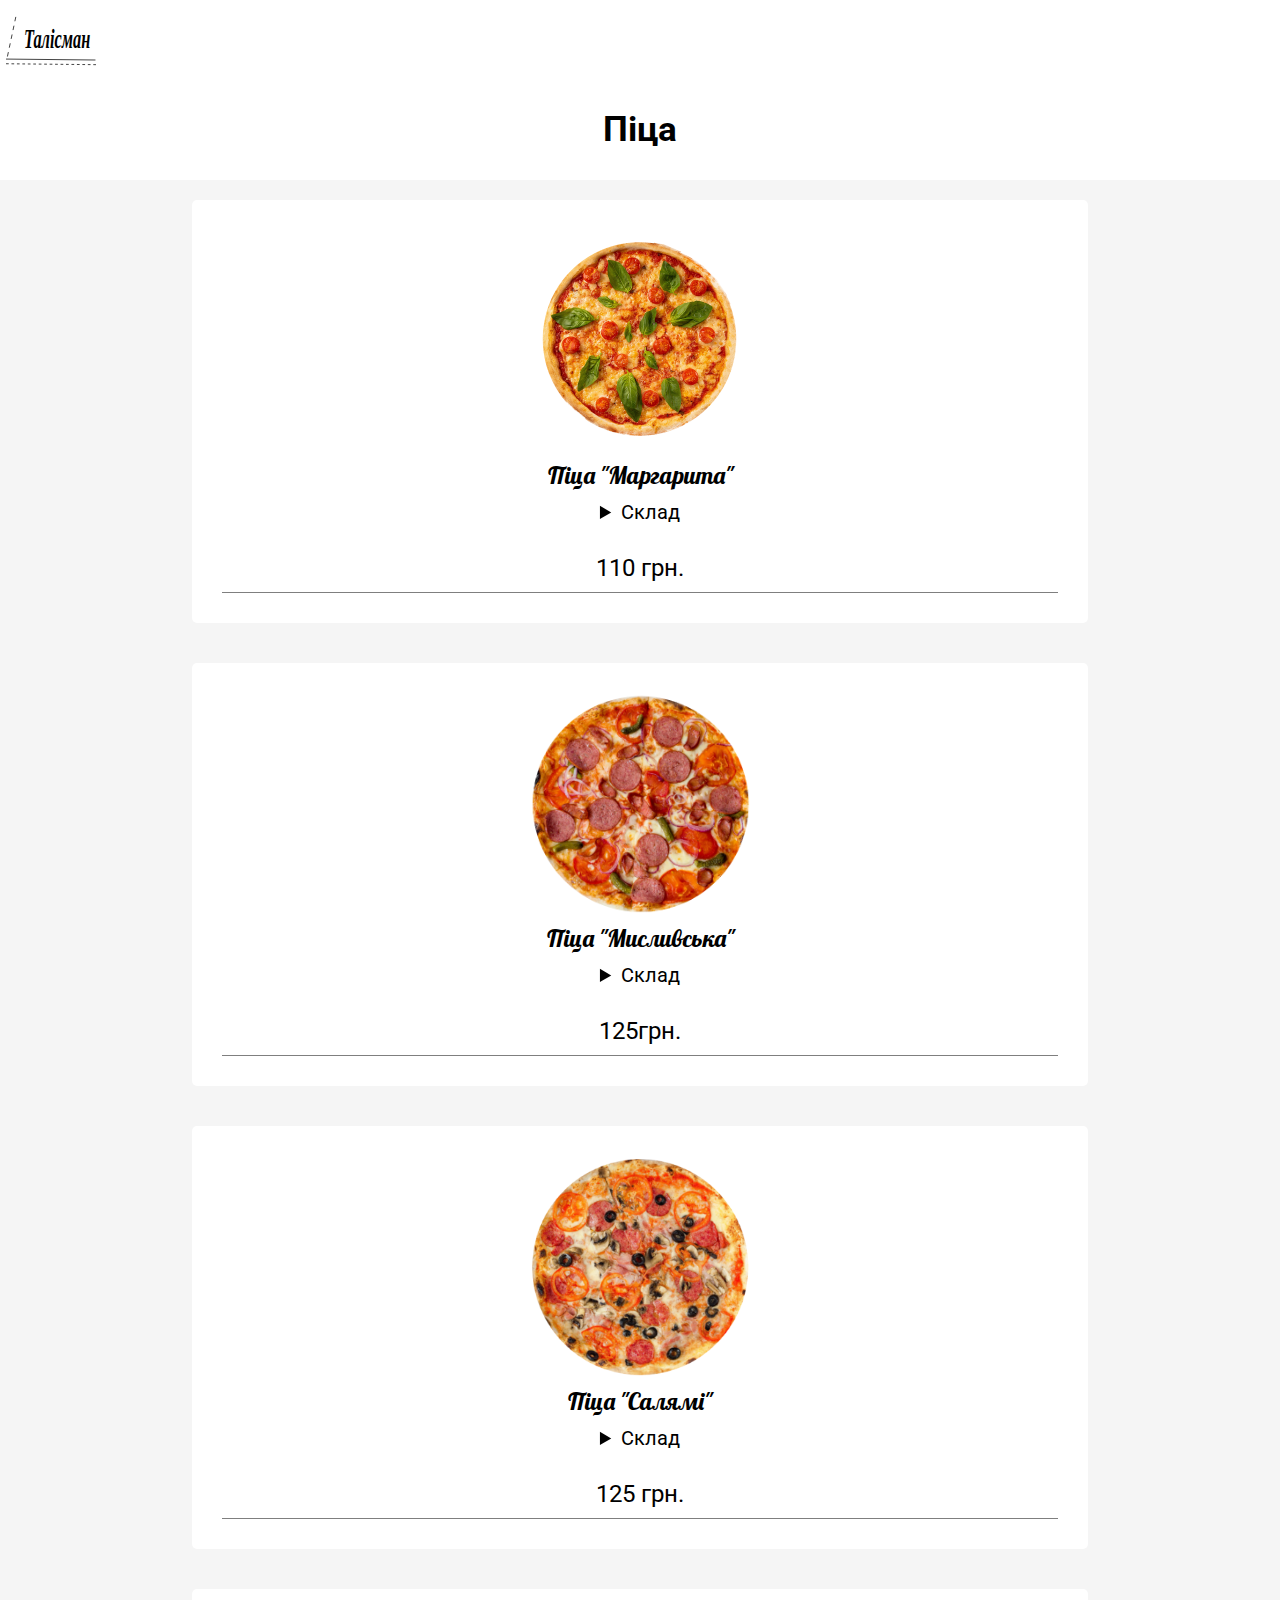
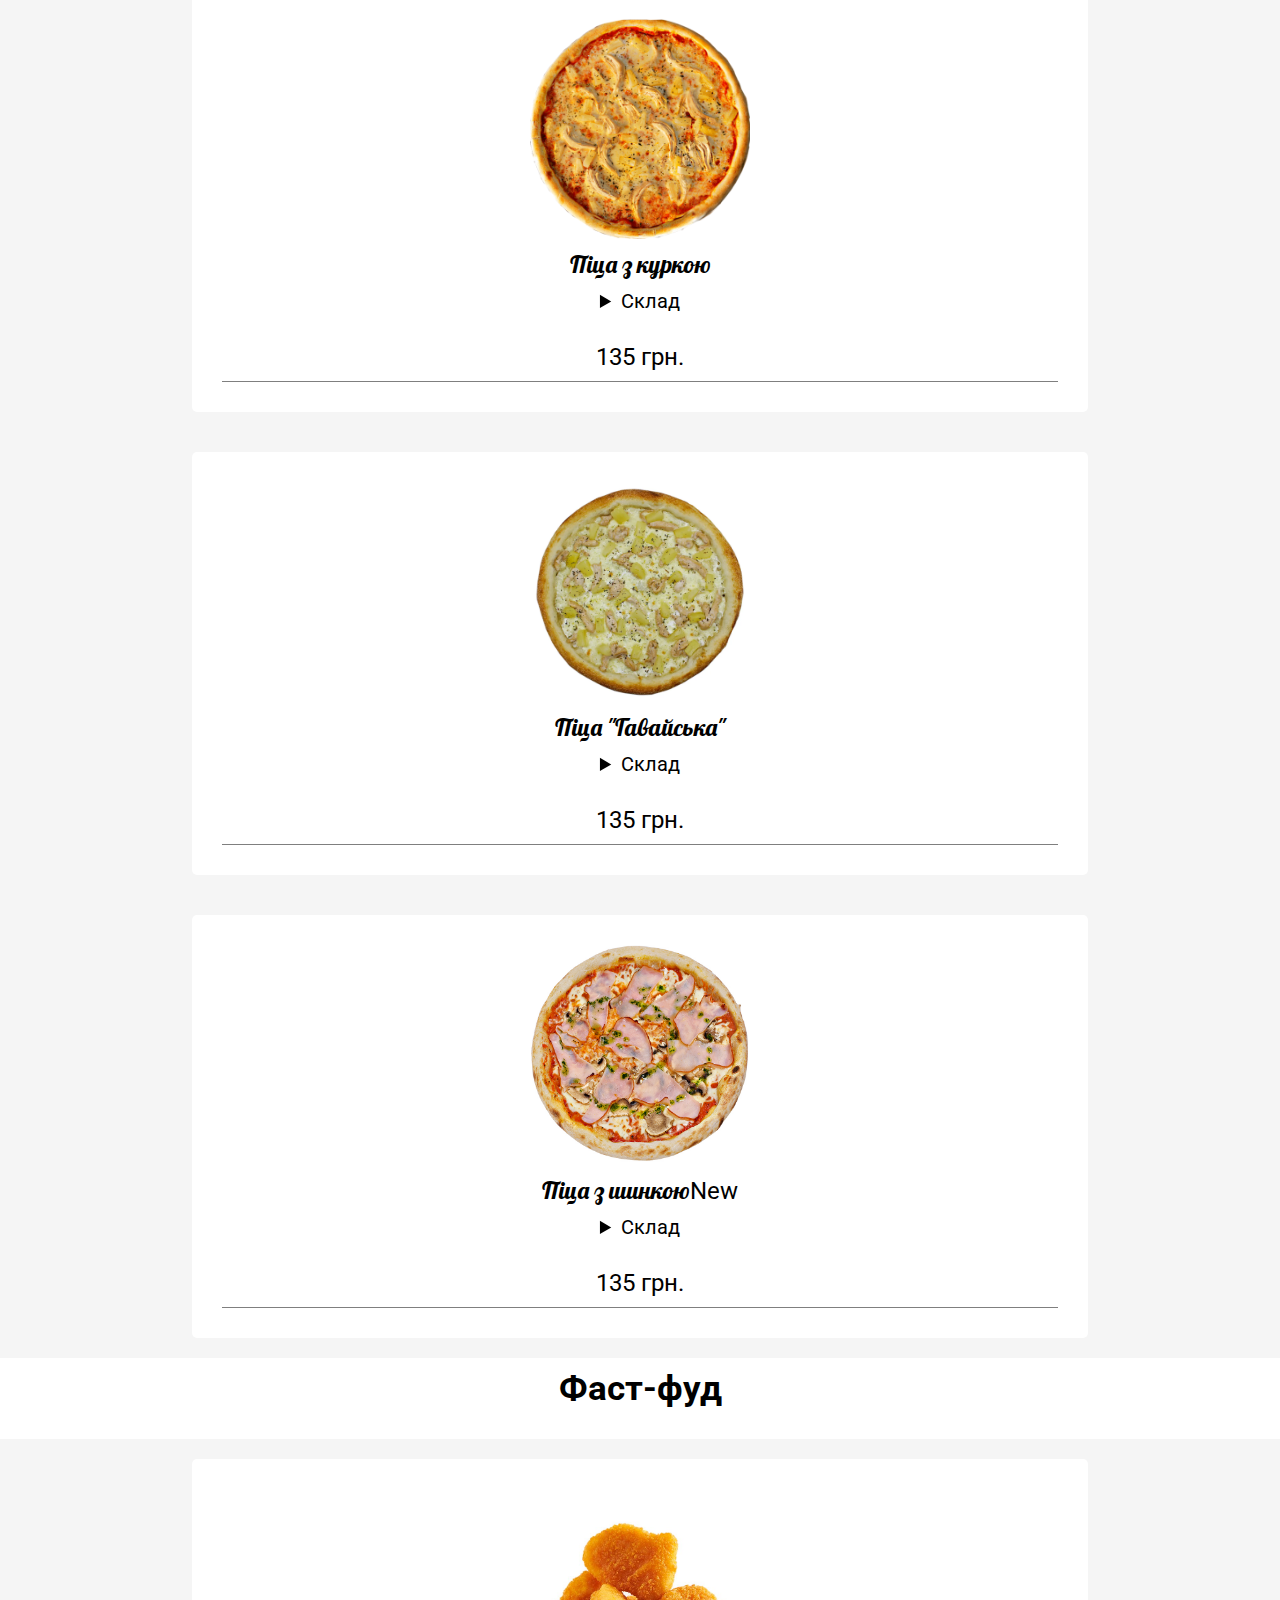
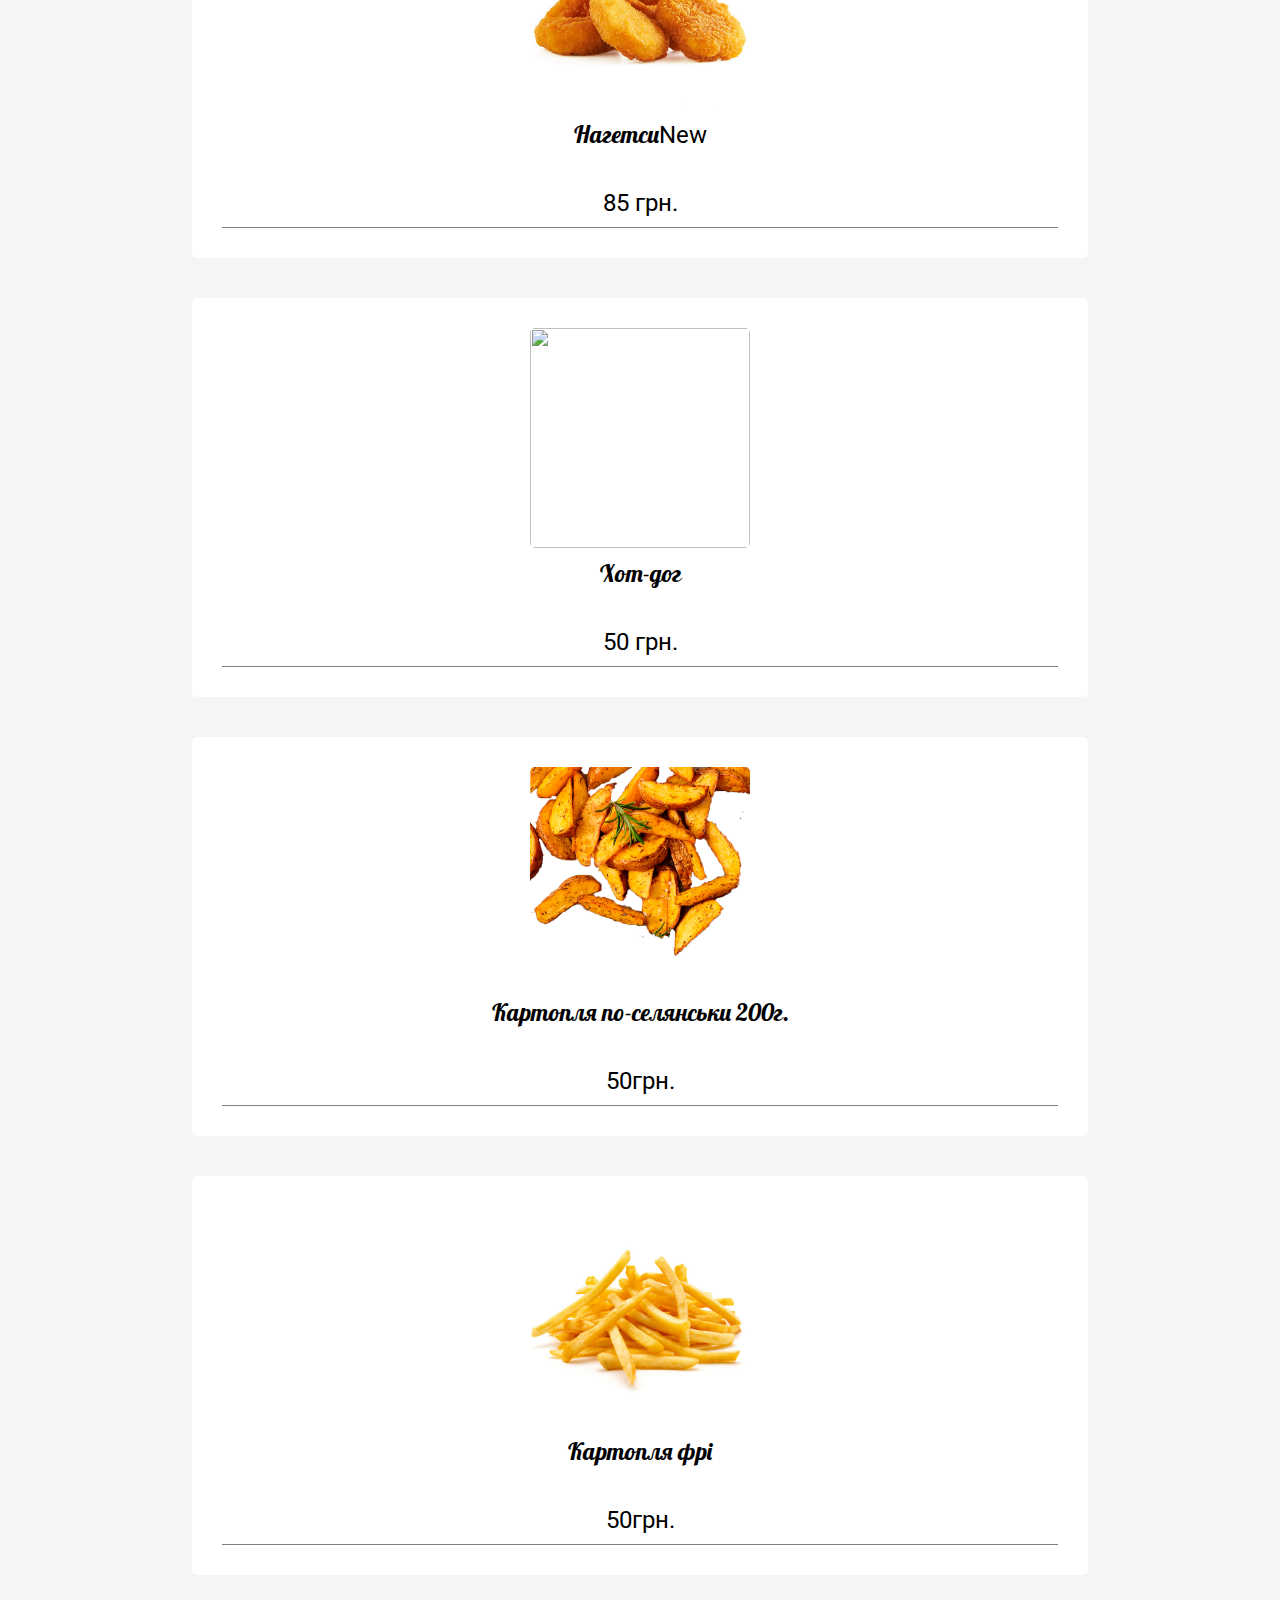
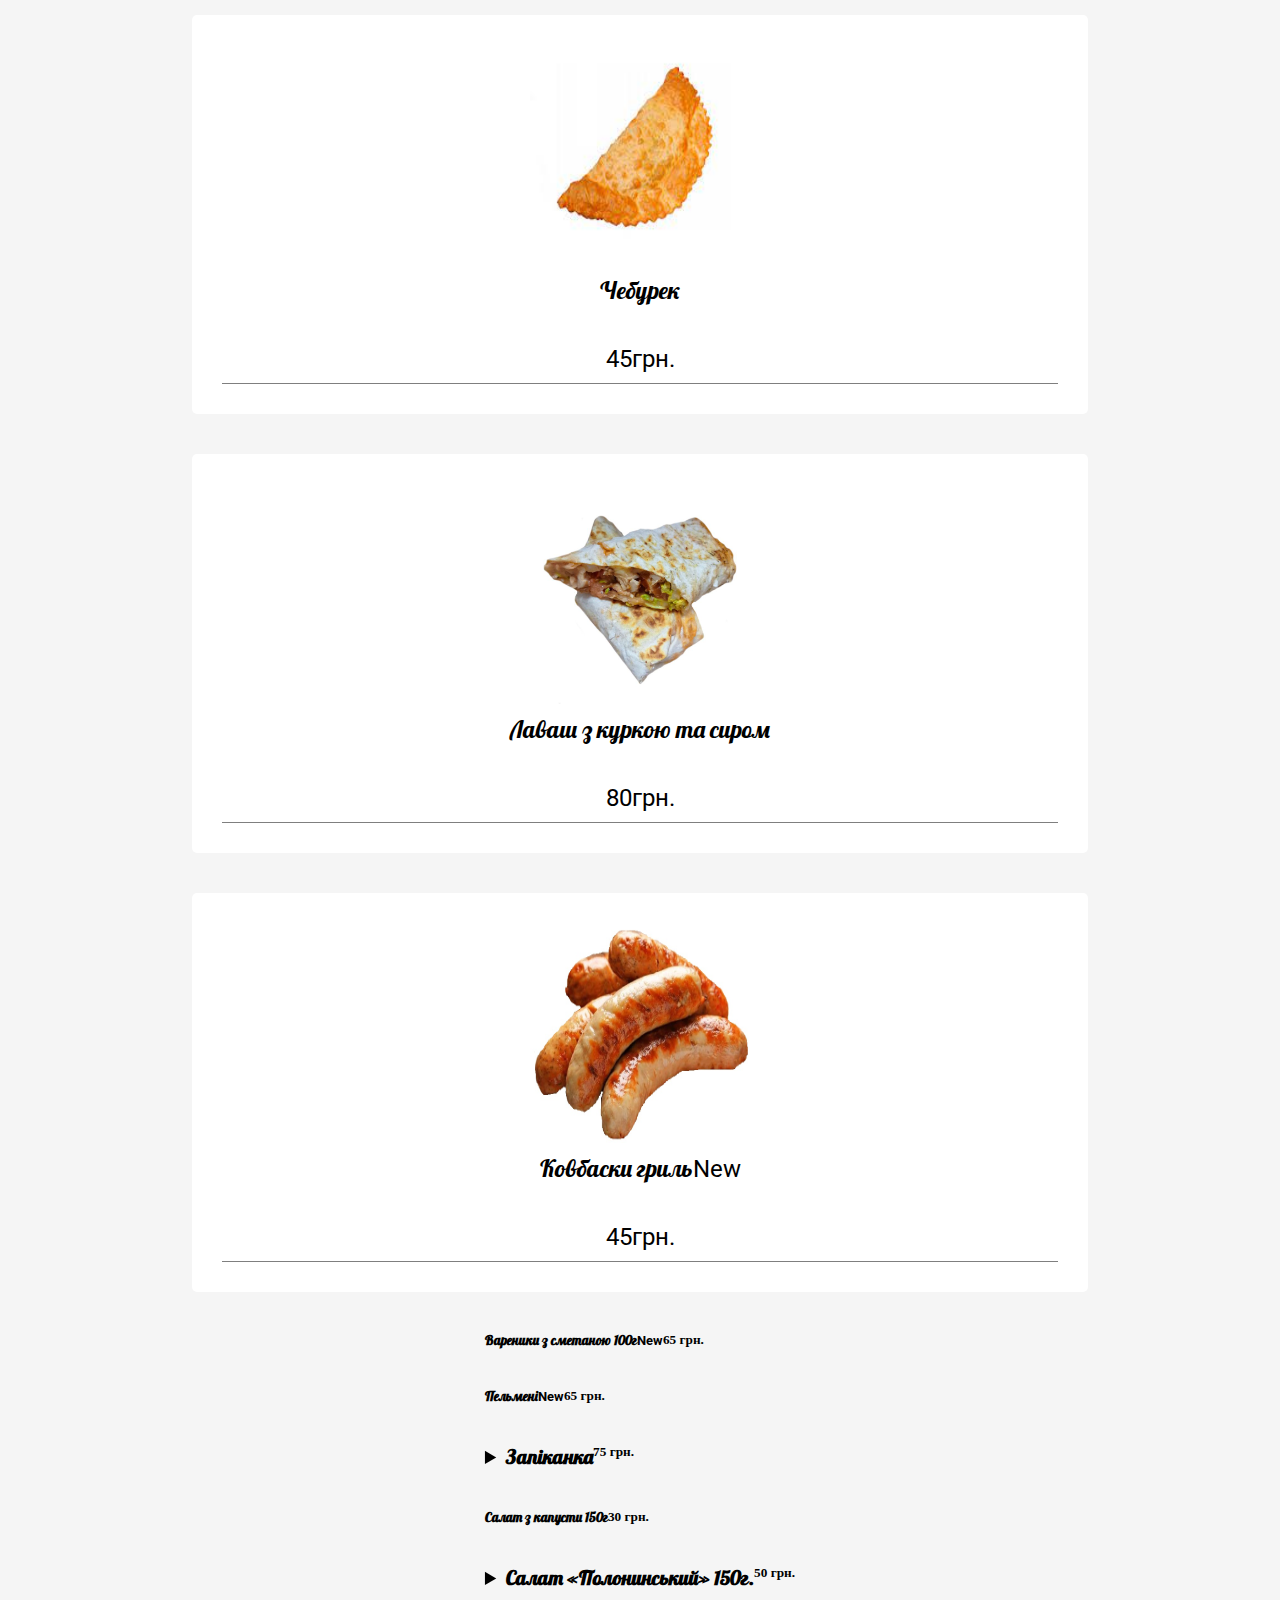
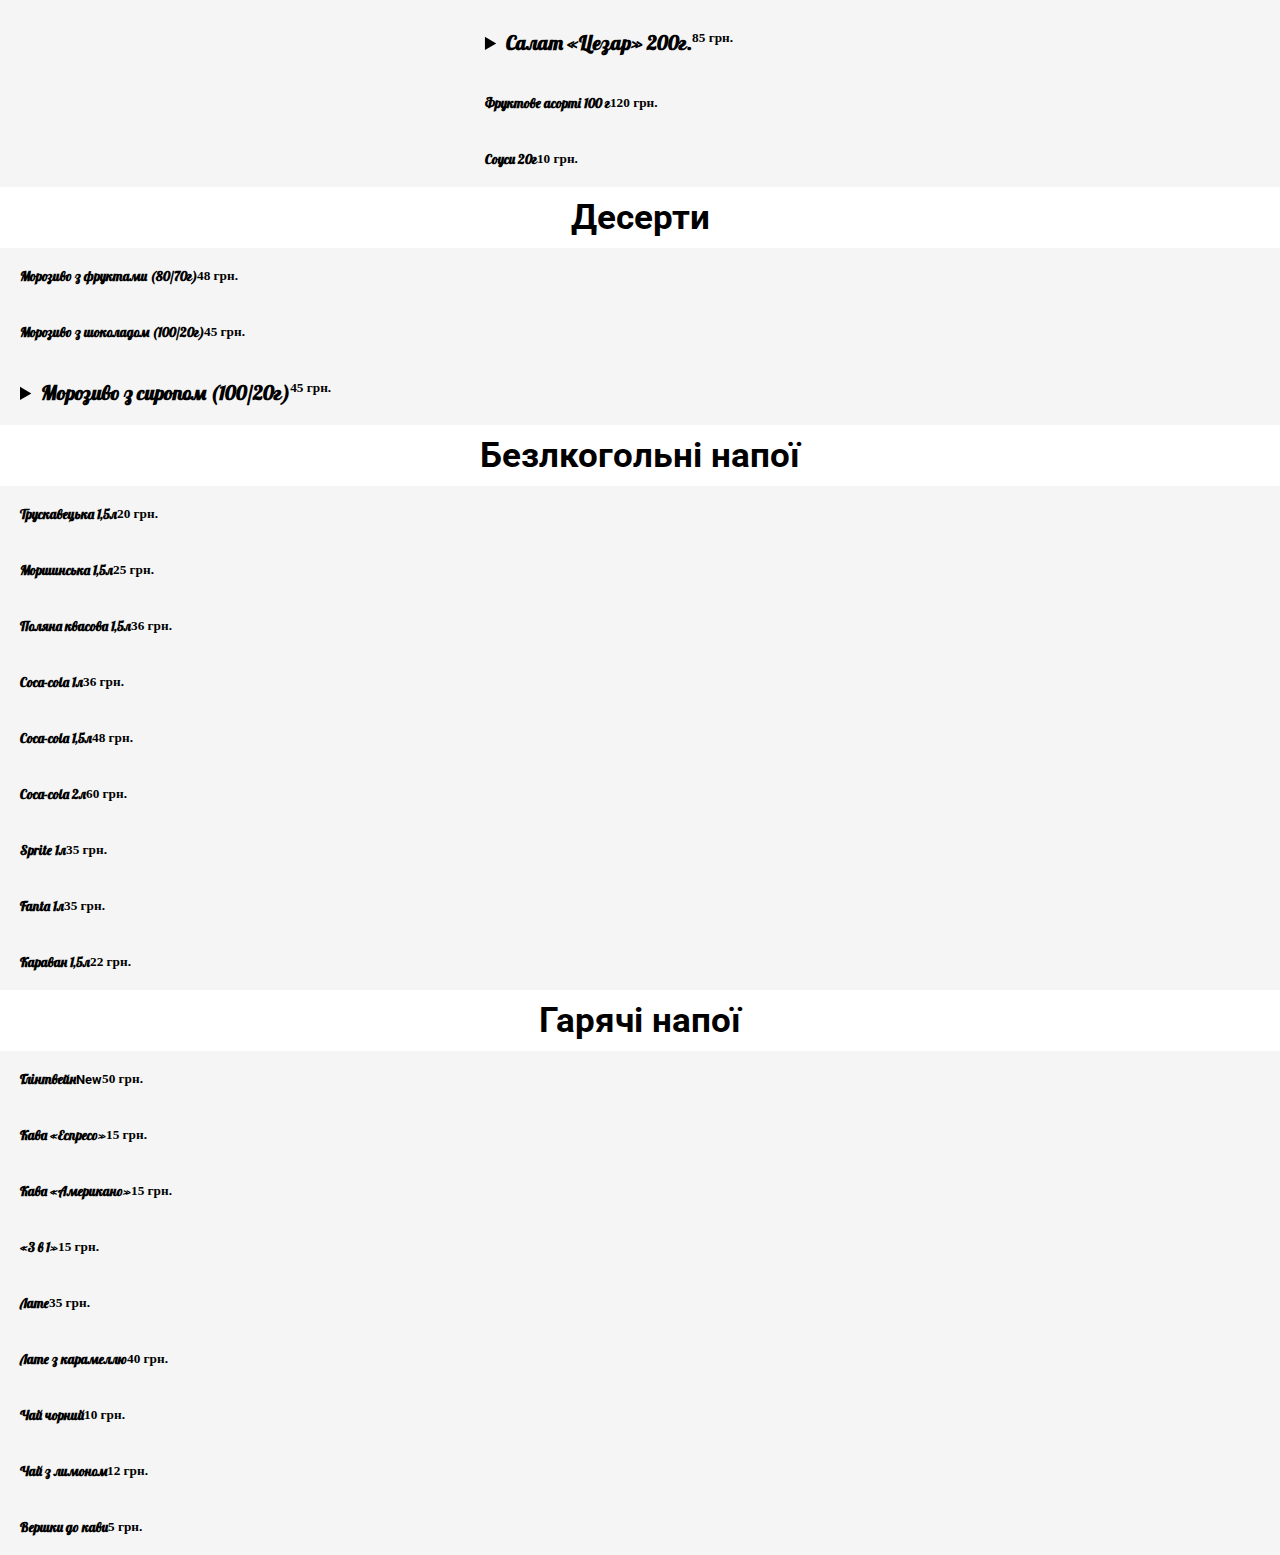
==== commit 5a35f429: "style fixes" ====
--- a/index.html
+++ b/index.html
@@ -139,7 +139,7 @@
           </div>
           <div class="item">
             <img src="sources/pizza6.jpeg" alt="">
-            <p class="name">Піца з шинкою <span class="badge rounded-pill bg-warning text-light">New</span></p>
+            <p class="name">Піца з шинкою<span class="badge rounded-pill bg-warning text-light">New</span></p>
             <details>
               <summary>Склад</summary>
               <p>Вершкова основа, шинка, ананас, гриби, оливки, моцарелла</p>
@@ -155,7 +155,7 @@
         <div class="list">
           <div class="item">
             <img src="sources/nuggets.jpg" alt="">
-            <p class="name">Нагетси <span class="badge rounded-pill bg-warning text-light">New</span></p>
+            <p class="name">Нагетси<span class="badge rounded-pill bg-warning text-light">New</span></p>
             <div class="buy-item">
               <span class="price">85 грн.</span>
             </div>
@@ -197,7 +197,7 @@
           </div>
           <div class="item">
             <img src="sources/grill.jpg" alt="">
-            <p class="name">Ковбаски гриль <span class="badge rounded-pill bg-warning text-light">New</span></p>
+            <p class="name">Ковбаски гриль<span class="badge rounded-pill bg-warning text-light">New</span></p>
             <div class="buy-item">
               <span class="price">45грн.</span>
             </div>
@@ -213,7 +213,7 @@
             </div>
             <div class="row food-item">
               <div class="col item-name">
-                <h5>Пельмені <span class="badge rounded-pill bg-warning text-light">New</span></h5>
+                <h5>Пельмені<span class="badge rounded-pill bg-warning text-light">New</span></h5>
               </div>
               <div class="col item-price">
                 <h5>65 грн.</h5>
@@ -400,7 +400,7 @@
           <div class="container text-center">
             <div class="row drinks-item">
               <div class="col item-name">
-                <h5>Глінтвейн <span class="badge rounded-pill bg-warning text-light">New</span></h5>
+                <h5>Глінтвейн<span class="badge rounded-pill bg-warning text-light">New</span></h5>
               </div>
               <div class="col item-price">
                 <h5>50 грн.</h5>
